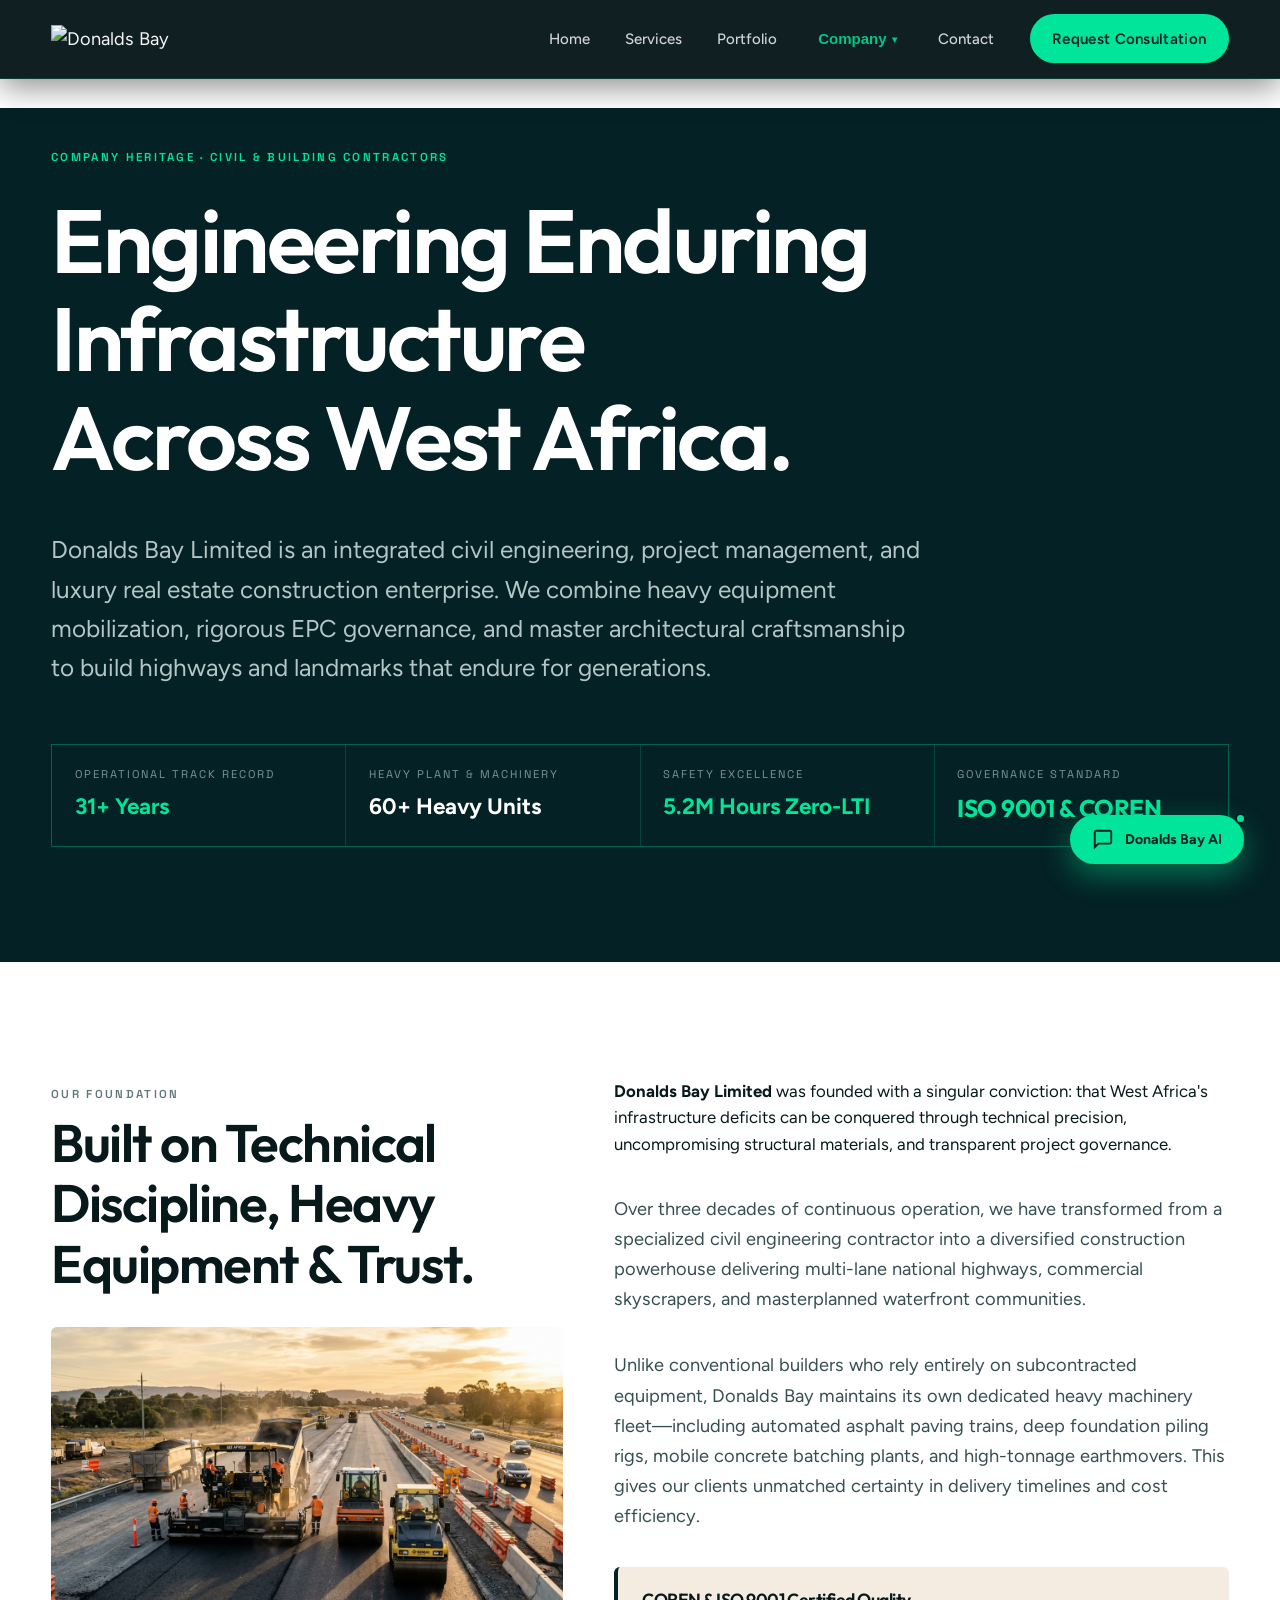
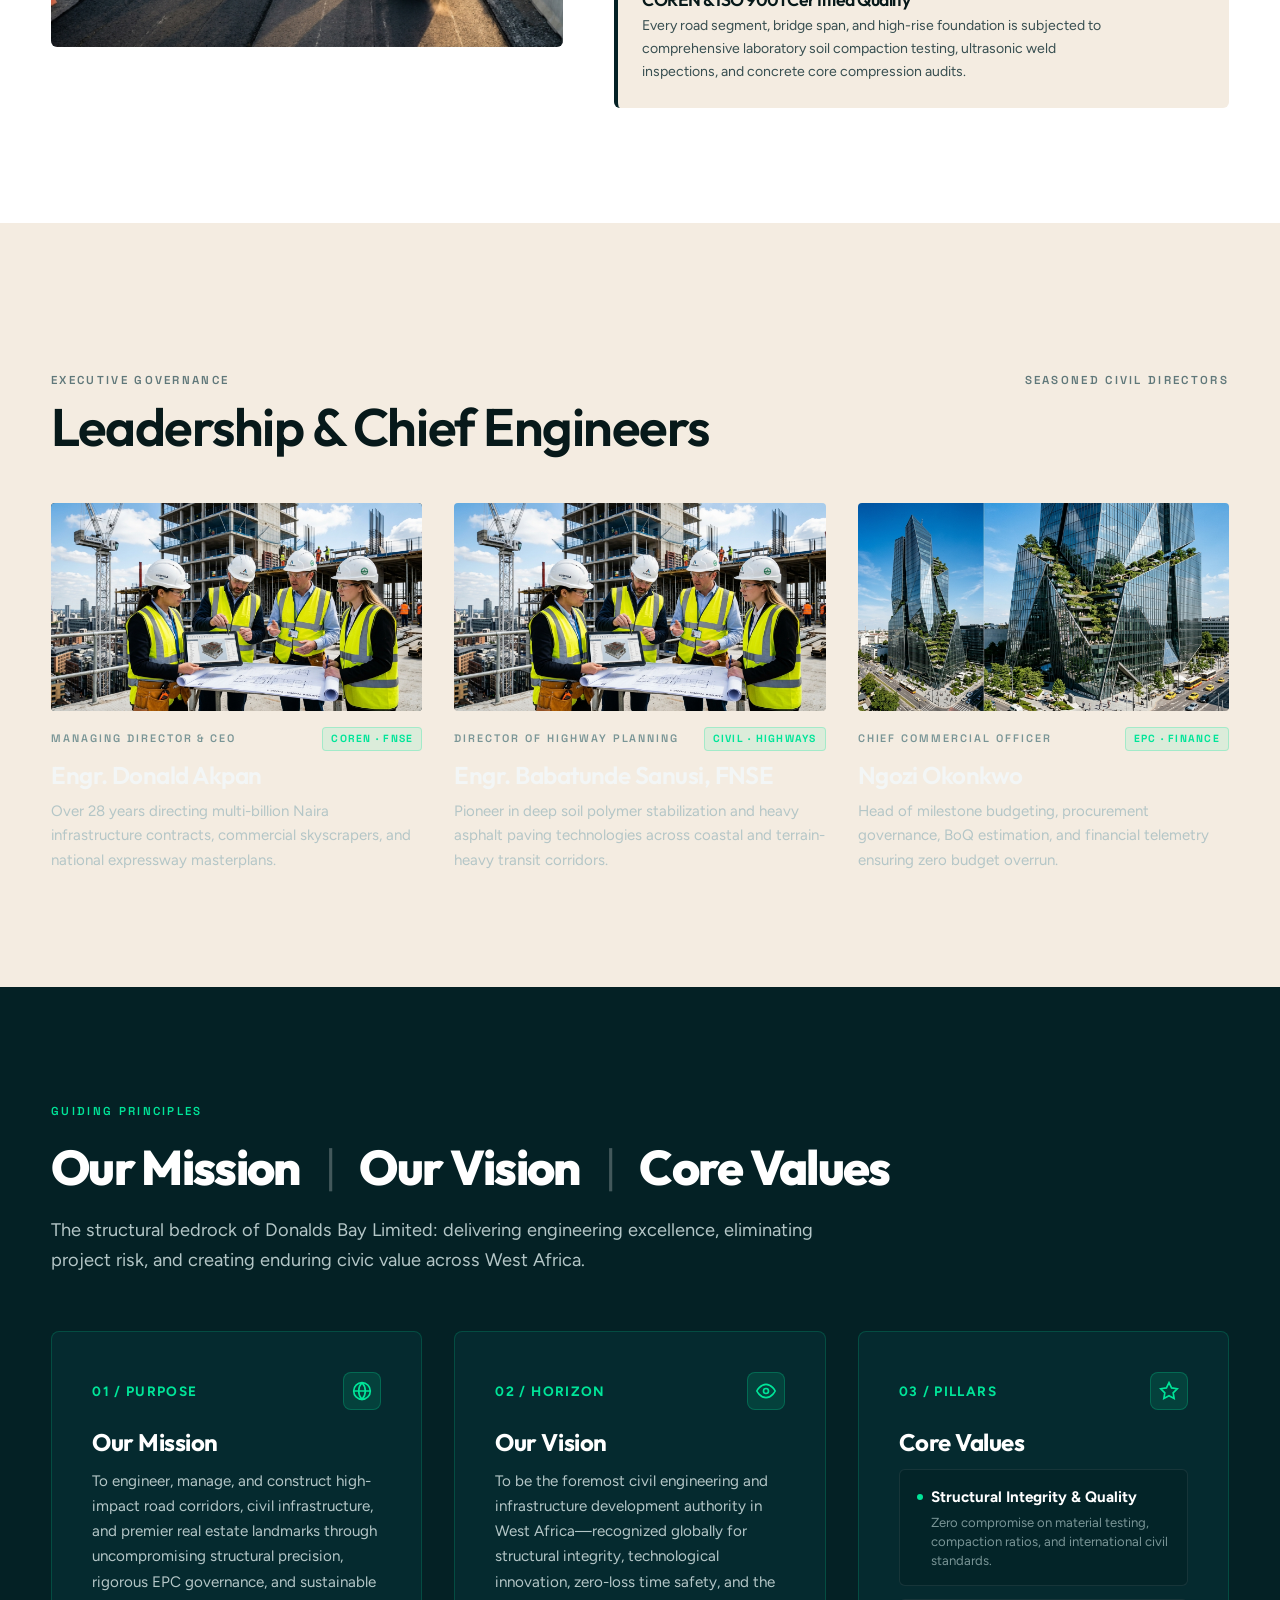
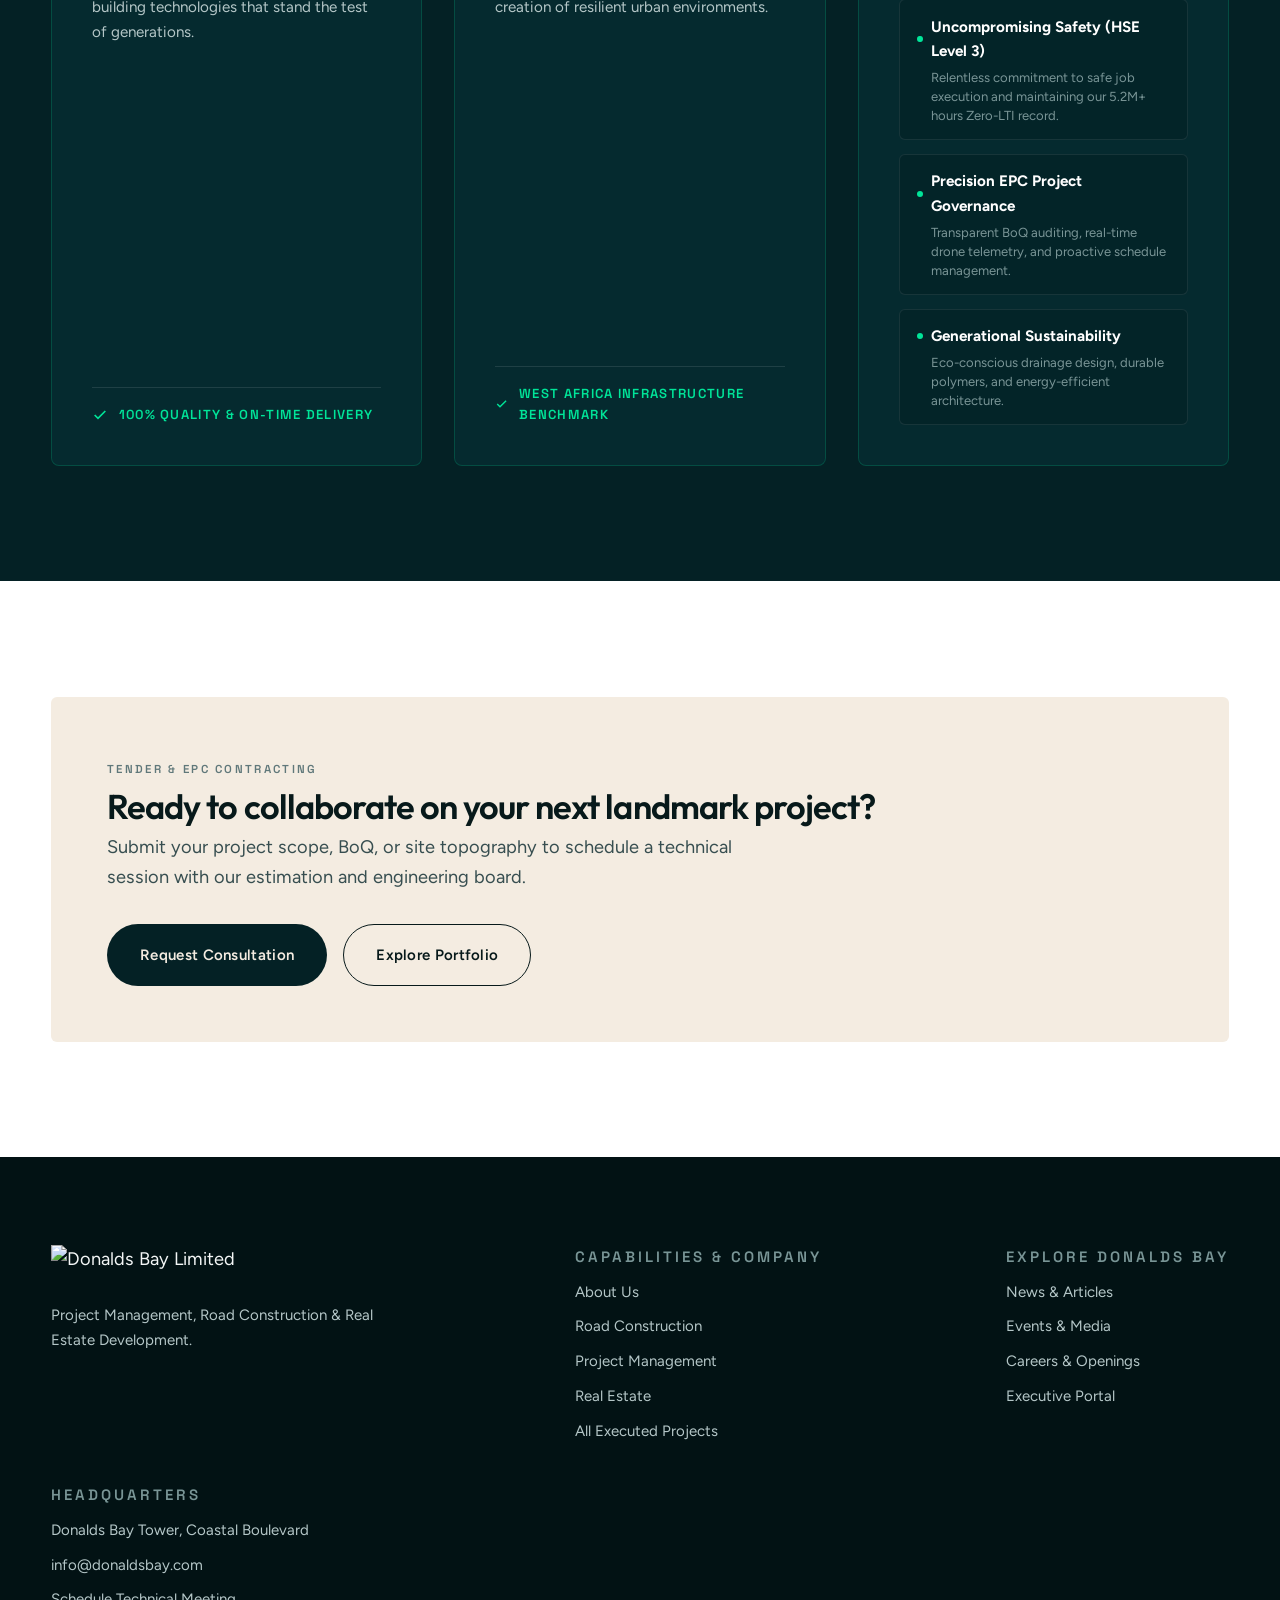
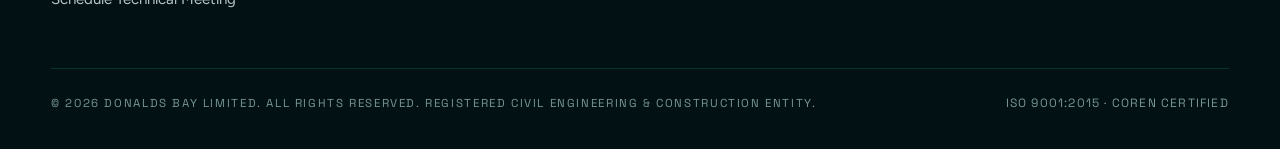
==== about.html @ 794b5937 "style: streamline Company dropdown to About Us, News & Insights, Careers, and Events" ====
<!doctype html>
<html lang="en">
<head>
  <meta charset="utf-8">
  <meta name="viewport" content="width=device-width, initial-scale=1">
  <title>About Us | Donalds Bay Limited — Civil Engineering &amp; Construction Leader</title>
  <meta name="description" content="Discover Donalds Bay Limited's heritage, executive leadership, heavy plant machinery fleet, ISO 9001 certifications, and engineering excellence across West Africa.">
  <meta name="theme-color" content="#042125">
  
  <link rel="preconnect" href="https://fonts.googleapis.com">
  <link rel="preconnect" href="https://fonts.gstatic.com" crossorigin>
  <link rel="stylesheet" href="https://fonts.googleapis.com/css2?family=Figtree:wght@400;500;600;700&family=Outfit:wght@500;600;700;800&family=Space+Grotesk:wght@400;500;600;700&display=swap">
  <link rel="stylesheet" href="css/main.css">
</head>
<body>

<!-- ============================ NAVIGATION ============================ -->
<header class="nav is-stuck" id="nav">
  <div class="shell nav__inner">
    <a href="index.html" class="nav__mark" aria-label="Donalds Bay Limited Homepage">
      <img src="media/logo-white.svg" alt="Donalds Bay Limited" width="280" height="52">
    </a>
    
    <nav class="nav__links" id="nav-links">
      <a href="index.html">Home</a>
      <a href="index.html#services">Services</a>
      <a href="portfolio.html">Portfolio</a>
      <div class="nav-item--dropdown">
        <button class="nav-dropdown-toggle" type="button" aria-expanded="false" style="color:var(--accent); font-weight:700;">
          Company <span class="nav-dropdown-caret">&#9662;</span>
        </button>
        <div class="nav-dropdown-menu">
          <a href="about.html" class="nav-dropdown-item is-active">About Us</a>
          <a href="news.html" class="nav-dropdown-item">News &amp; Insights</a>
          <a href="careers.html" class="nav-dropdown-item">Careers</a>
          <a href="events.html" class="nav-dropdown-item">Events</a>
        </div>
      </div>
      <a href="index.html#book">Contact</a>
    </nav>
    
    <a class="btn btn--primary" href="index.html#book">Request Consultation</a>
    <button class="nav__toggle" type="button" aria-expanded="false" aria-controls="nav-links">Menu</button>
  </div>
</header>

<main style="padding-top: clamp(6.5rem, 12vh, 8.5rem);">

<!-- ============================ ABOUT HERO ============================ -->
<section class="band band--petrol" style="padding-top:2.5rem; position:relative; overflow:hidden;">
  <div class="shell">
    <div class="stack" style="max-width:880px;">
      <span class="label" data-reveal>Company Heritage &middot; Civil &amp; Building Contractors</span>
      <h1 style="font-size:var(--step-4); color:var(--white); line-height:1.1;" data-reveal>
        Engineering Enduring Infrastructure Across West Africa.
      </h1>
      <p style="color:var(--on-petrol-mid); font-size:var(--step-1); max-width:58ch; margin-top:1.25rem;" data-reveal>
        Donalds Bay Limited is an integrated civil engineering, project management, and luxury real estate construction enterprise. We combine heavy equipment mobilization, rigorous EPC governance, and master architectural craftsmanship to build highways and landmarks that endure for generations.
      </p>
    </div>

    <!-- Heritage Stats Matrix -->
    <div class="case__meta" style="margin-top:3.5rem;" data-reveal>
      <div class="case__cell">
        <dt>Operational Track Record</dt>
        <dd style="font-size:1.4rem; color:var(--accent); font-weight:700;">31+ Years</dd>
      </div>
      <div class="case__cell">
        <dt>Heavy Plant &amp; Machinery</dt>
        <dd style="font-size:1.4rem; color:var(--white); font-weight:700;">60+ Heavy Units</dd>
      </div>
      <div class="case__cell">
        <dt>Safety Excellence</dt>
        <dd style="font-size:1.4rem; color:var(--accent); font-weight:700;">5.2M Hours Zero-LTI</dd>
      </div>
      <div class="case__cell case__cell--result">
        <dt>Governance Standard</dt>
        <dd>ISO 9001 &amp; COREN</dd>
      </div>
    </div>
  </div>
</section>

<!-- ============================ OUR STORY & PHILOSOPHY ============================ -->
<section class="band band--white">
  <div class="shell">
    <div class="studio__grid" style="align-items:flex-start;">
      <div data-reveal>
        <span class="label">Our Foundation</span>
        <h2 style="font-size:var(--step-3); color:var(--ink); margin-top:0.35rem; line-height:1.15;">
          Built on Technical Discipline, Heavy Equipment &amp; Trust.
        </h2>
        <div style="margin-top:2rem;">
          <img src="media/pillar-roads.jpg" alt="Donalds Bay heavy road paving operations" style="width:100%; border-radius:6px; aspect-ratio:16/10; object-fit:cover;">
        </div>
      </div>
      <div class="studio__body" data-reveal style="display:flex; flex-direction:column; gap:1.25rem;">
        <p style="font-size:1.05rem; color:var(--ink); line-height:1.6;">
          <strong>Donalds Bay Limited</strong> was founded with a singular conviction: that West Africa's infrastructure deficits can be conquered through technical precision, uncompromising structural materials, and transparent project governance.
        </p>
        <p style="color:var(--ink-mid); line-height:1.65;">
          Over three decades of continuous operation, we have transformed from a specialized civil engineering contractor into a diversified construction powerhouse delivering multi-lane national highways, commercial skyscrapers, and masterplanned waterfront communities.
        </p>
        <p style="color:var(--ink-mid); line-height:1.65;">
          Unlike conventional builders who rely entirely on subcontracted equipment, Donalds Bay maintains its own dedicated heavy machinery fleet—including automated asphalt paving trains, deep foundation piling rigs, mobile concrete batching plants, and high-tonnage earthmovers. This gives our clients unmatched certainty in delivery timelines and cost efficiency.
        </p>

        <div style="background:var(--sand); padding:1.5rem; border-radius:6px; border-left:4px solid var(--petrol); margin-top:1rem;">
          <h4 style="font-size:1.1rem; color:var(--ink); margin:0 0 0.35rem;">COREN &amp; ISO 9001 Certified Quality</h4>
          <p style="font-size:0.88rem; color:var(--ink-mid); margin:0;">
            Every road segment, bridge span, and high-rise foundation is subjected to comprehensive laboratory soil compaction testing, ultrasonic weld inspections, and concrete core compression audits.
          </p>
        </div>
      </div>
    </div>
  </div>
</section>

<!-- ============================ EXECUTIVE BOARD & LEADERSHIP ============================ -->
<section class="band band--sand">
  <div class="shell">
    <div class="grid__head" style="border-top:none; margin-top:0;" data-reveal>
      <div>
        <span class="label" style="color:var(--ink-soft);">Executive Governance</span>
        <h2 style="font-size:var(--step-3); color:var(--ink); margin-top:0.35rem;">Leadership &amp; Chief Engineers</h2>
      </div>
      <span class="label" style="color:var(--ink-soft);">Seasoned Civil Directors</span>
    </div>

    <div class="grid" style="margin-top:3rem;">
      <!-- Leader 1 -->
      <div class="card" data-reveal>
        <div class="card__media" style="background:var(--petrol);">
          <img src="media/pillar-management.jpg" alt="Engr. Donald Akpan" style="object-position:top center;">
        </div>
        <div class="card__badges">
          <span class="card__tag">Managing Director &amp; CEO</span>
          <span class="card__budget">COREN &middot; FNSE</span>
        </div>
        <h3 class="card__title">Engr. Donald Akpan</h3>
        <p class="card__desc">Over 28 years directing multi-billion Naira infrastructure contracts, commercial skyscrapers, and national expressway masterplans.</p>
      </div>

      <!-- Leader 2 -->
      <div class="card" data-reveal>
        <div class="card__media" style="background:var(--petrol);">
          <img src="media/work-06.jpg" alt="Engr. Babatunde Sanusi" style="object-position:center;">
        </div>
        <div class="card__badges">
          <span class="card__tag">Director of Highway Planning</span>
          <span class="card__budget">Civil &middot; Highways</span>
        </div>
        <h3 class="card__title">Engr. Babatunde Sanusi, FNSE</h3>
        <p class="card__desc">Pioneer in deep soil polymer stabilization and heavy asphalt paving technologies across coastal and terrain-heavy transit corridors.</p>
      </div>

      <!-- Leader 3 -->
      <div class="card" data-reveal>
        <div class="card__media" style="background:var(--petrol);">
          <img src="media/work-02.jpg" alt="Ngozi Okonkwo" style="object-position:center;">
        </div>
        <div class="card__badges">
          <span class="card__tag">Chief Commercial Officer</span>
          <span class="card__budget">EPC &middot; Finance</span>
        </div>
        <h3 class="card__title">Ngozi Okonkwo</h3>
        <p class="card__desc">Head of milestone budgeting, procurement governance, BoQ estimation, and financial telemetry ensuring zero budget overrun.</p>
      </div>
    </div>
  </div>
</section>

<!-- ============================ MISSION | VISION | CORE VALUES ============================ -->
<section class="band band--petrol mv-section" id="mission-vision">
  <div class="shell">
    <div class="pillars__banner-head">
      <span class="label" style="color:var(--accent);" data-reveal>Guiding Principles</span>
      <h2 class="pillars__title-banner" style="color:var(--white);" data-reveal>
        <span style="color:var(--white);">Our Mission</span> <span class="divider-pipe" style="color:rgba(255,255,255,0.25);">|</span> 
        <span style="color:var(--white);">Our Vision</span> <span class="divider-pipe" style="color:rgba(255,255,255,0.25);">|</span> 
        <span style="color:var(--white);">Core Values</span>
      </h2>
      <p data-reveal style="color:var(--on-petrol-mid); max-width:64ch; margin-top:0.4rem; font-size:var(--step-0);">
        The structural bedrock of Donalds Bay Limited: delivering engineering excellence, eliminating project risk, and creating enduring civic value across West Africa.
      </p>
    </div>

    <div class="mv-grid">
      <!-- Card 1: Mission -->
      <div class="mv-card" data-reveal>
        <div class="mv-card__head">
          <span class="mv-card__num">01 / PURPOSE</span>
          <div class="mv-card__icon">
            <svg viewBox="0 0 24 24" width="20" height="20" fill="none" stroke="currentColor" stroke-width="2"><circle cx="12" cy="12" r="10"/><path d="M12 2a14.5 14.5 0 0 0 0 20 14.5 14.5 0 0 0 0-20M2 12h20"/></svg>
          </div>
        </div>
        <h3 class="mv-card__title">Our Mission</h3>
        <p class="mv-card__text">
          To engineer, manage, and construct high-impact road corridors, civil infrastructure, and premier real estate landmarks through uncompromising structural precision, rigorous EPC governance, and sustainable building technologies that stand the test of generations.
        </p>
        <div class="mv-card__highlight">
          <svg viewBox="0 0 24 24" width="16" height="16" fill="none" stroke="currentColor" stroke-width="2.5"><polyline points="20 6 9 17 4 12"/></svg>
          <span>100% Quality &amp; On-Time Delivery</span>
        </div>
      </div>

      <!-- Card 2: Vision -->
      <div class="mv-card" data-reveal>
        <div class="mv-card__head">
          <span class="mv-card__num">02 / HORIZON</span>
          <div class="mv-card__icon">
            <svg viewBox="0 0 24 24" width="20" height="20" fill="none" stroke="currentColor" stroke-width="2"><path d="M1 12s4-8 11-8 11 8 11 8-4 8-11 8-11-8-11-8z"/><circle cx="12" cy="12" r="3"/></svg>
          </div>
        </div>
        <h3 class="mv-card__title">Our Vision</h3>
        <p class="mv-card__text">
          To be the foremost civil engineering and infrastructure development authority in West Africa—recognized globally for structural integrity, technological innovation, zero-loss time safety, and the creation of resilient urban environments.
        </p>
        <div class="mv-card__highlight">
          <svg viewBox="0 0 24 24" width="16" height="16" fill="none" stroke="currentColor" stroke-width="2.5"><polyline points="20 6 9 17 4 12"/></svg>
          <span>West Africa Infrastructure Benchmark</span>
        </div>
      </div>

      <!-- Card 3: Core Values -->
      <div class="mv-card" data-reveal>
        <div class="mv-card__head">
          <span class="mv-card__num">03 / PILLARS</span>
          <div class="mv-card__icon">
            <svg viewBox="0 0 24 24" width="20" height="20" fill="none" stroke="currentColor" stroke-width="2"><path d="M12 2l3.09 6.26L22 9.27l-5 4.87 1.18 6.88L12 17.77l-6.18 3.25L7 14.14 2 9.27l6.91-1.01L12 2z"/></svg>
          </div>
        </div>
        <h3 class="mv-card__title">Core Values</h3>
        <ul class="mv-values-list">
          <li class="mv-value-item">
            <div class="mv-value-title">Structural Integrity &amp; Quality</div>
            <p class="mv-value-desc">Zero compromise on material testing, compaction ratios, and international civil standards.</p>
          </li>
          <li class="mv-value-item">
            <div class="mv-value-title">Uncompromising Safety (HSE Level 3)</div>
            <p class="mv-value-desc">Relentless commitment to safe job execution and maintaining our 5.2M+ hours Zero-LTI record.</p>
          </li>
          <li class="mv-value-item">
            <div class="mv-value-title">Precision EPC Project Governance</div>
            <p class="mv-value-desc">Transparent BoQ auditing, real-time drone telemetry, and proactive schedule management.</p>
          </li>
          <li class="mv-value-item">
            <div class="mv-value-title">Generational Sustainability</div>
            <p class="mv-value-desc">Eco-conscious drainage design, durable polymers, and energy-efficient architecture.</p>
          </li>
        </ul>
      </div>
    </div>
  </div>
</section>

<!-- ============================ CTA CALLOUT ============================ -->
<section class="band band--white">
  <div class="shell">
    <div style="background:var(--sand); padding:clamp(2rem, 5vw, 3.5rem); border-radius:6px; display:flex; flex-wrap:wrap; justify-content:space-between; align-items:center; gap:2rem;" data-reveal>
      <div>
        <span class="label" style="color:var(--ink-soft);">Tender &amp; EPC Contracting</span>
        <h3 style="font-size:var(--step-2); margin-top:0.4rem; color:var(--ink);">Ready to collaborate on your next landmark project?</h3>
        <p style="color:var(--ink-mid); margin-top:0.5rem; max-width:54ch;">Submit your project scope, BoQ, or site topography to schedule a technical session with our estimation and engineering board.</p>
      </div>
      <div style="display:flex; gap:1rem; flex-wrap:wrap;">
        <a class="btn btn--dark" href="index.html#book" style="padding:1.1rem 2rem;">Request Consultation</a>
        <a class="btn btn--ghost" href="portfolio.html" style="padding:1.1rem 2rem;">Explore Portfolio</a>
      </div>
    </div>
  </div>
</section>

</main>

<!-- ============================ FOOTER ============================ -->
<footer class="foot">
  <div class="shell">
    <div class="foot__grid">
      <div class="foot__col">
        <img class="foot__mark" src="media/logo-white.svg" alt="Donalds Bay Limited" width="260" height="48">
        <span style="max-width:34ch">Project Management, Road Construction &amp; Real Estate Development.</span>
      </div>
      <div class="foot__col">
        <span class="label" style="color:var(--on-petrol-soft)">Capabilities &amp; Company</span>
        <a href="about.html">About Us</a>
        <a href="index.html#services">Road Construction</a>
        <a href="index.html#services">Project Management</a>
        <a href="index.html#services">Real Estate</a>
        <a href="portfolio.html">All Executed Projects</a>
      </div>
      <div class="foot__col">
        <span class="label" style="color:var(--on-petrol-soft)">Explore Donalds Bay</span>
        <a href="news.html">News &amp; Articles</a>
        <a href="events.html">Events &amp; Media</a>
        <a href="careers.html">Careers &amp; Openings</a>
        <a href="admin.html">Executive Portal</a>
      </div>
      <div class="foot__col">
        <span class="label" style="color:var(--on-petrol-soft)">Headquarters</span>
        <span>Donalds Bay Tower, Coastal Boulevard</span>
        <a href="mailto:info@donaldsbay.com">info@donaldsbay.com</a>
        <a href="index.html#book">Schedule Technical Meeting</a>
      </div>
    </div>
    
    <div class="foot__base">
      <span>&copy; 2026 Donalds Bay Limited. All rights reserved. Registered Civil Engineering &amp; Construction Entity.</span>
      <span style="font-size:0.75rem; color:var(--on-petrol-soft); text-transform:uppercase; letter-spacing:0.1em;">ISO 9001:2015 &middot; COREN Certified</span>
    </div>
  </div>
</footer>

<script src="js/db.js"></script>
<script src="js/main.js"></script>
<script src="js/ai-chat.js" defer></script>
</body>
</html>
---- css/main.css ----
/* ==========================================================================
   Donalds Bay Limited — Design System
   Inspired by Cidar Studios architectural minimalism.
   Grounds: Deep Petrol (#042125) carries the landmark work; Sand (#F4ECE1)
   carries the strategic copy; White (#FFFFFF) carries the service pillars.
   ========================================================================== */

:root {
  /* ---- Brand Colours ---- */
  --petrol:        #042125;
  --petrol-deep:   #021214;
  --petrol-lift:   #093339;
  --sand:          #F4ECE1;
  --sand-deep:     #E5D6C0;
  --accent:        #00E599;
  --accent-gold:   #E5A93C;
  --white:         #FFFFFF;

  /* ---- Ink & Readability ---- */
  --ink:           #07191A;
  --ink-mid:       #374E50;
  --ink-soft:      #60787A;
  --on-petrol:     #F3F6F6;
  --on-petrol-mid: #B4C6C7;
  --on-petrol-soft:#799596;

  /* ---- Typography ---- */
  --display: "Outfit", -apple-system, BlinkMacSystemFont, "Segoe UI", Roboto, sans-serif;
  --body:    "Figtree", -apple-system, BlinkMacSystemFont, "Segoe UI", Roboto, sans-serif;
  --label:   "Space Grotesk", ui-monospace, SFMono-Regular, monospace;

  /* ---- Fluid Scale ---- */
  --step--1: clamp(0.83rem, 0.78rem + 0.22vw, 0.94rem);
  --step-0:  clamp(1rem, 0.94rem + 0.28vw, 1.14rem);
  --step-1:  clamp(1.2rem, 1.08rem + 0.55vw, 1.55rem);
  --step-2:  clamp(1.5rem, 1.3rem + 1.1vw, 2.15rem);
  --step-3:  clamp(2rem, 1.6rem + 2.2vw, 3.3rem);
  --step-4:  clamp(2.8rem, 2rem + 4.5vw, 6.2rem);

  /* ---- Spacing & Layout ---- */
  --gutter: clamp(1.25rem, 4vw, 3.5rem);
  --bay:    clamp(4.5rem, 9vw, 9.5rem);
  --measure: 62ch;

  --ease: cubic-bezier(0.22, 0.61, 0.36, 1);
}

/* ==========================================================================
   Reset & Base Elements
   ========================================================================== */

*, *::before, *::after { box-sizing: border-box; }

html { -webkit-text-size-adjust: 100%; scroll-behavior: smooth; }

body {
  margin: 0;
  background: var(--white);
  color: var(--ink);
  font-family: var(--body);
  font-size: var(--step-0);
  line-height: 1.62;
  -webkit-font-smoothing: antialiased;
  -moz-osx-font-smoothing: grayscale;
  overflow-x: hidden;
}

h1, h2, h3, h4 {
  font-family: var(--display);
  font-weight: 600;
  line-height: 1.06;
  letter-spacing: -0.028em;
  text-wrap: balance;
  margin: 0;
}

p { margin: 0; max-width: var(--measure); }

img, video { display: block; max-width: 100%; height: auto; }

a { color: inherit; text-decoration: none; }

:focus-visible {
  outline: 2px solid var(--accent);
  outline-offset: 3px;
  border-radius: 2px;
}

::selection { background: var(--accent); color: var(--petrol); }

/* ==========================================================================
   Layout Primitives
   ========================================================================== */

.shell {
  width: 100%;
  max-width: 1320px;
  margin-inline: auto;
  padding-inline: var(--gutter);
}

.band { padding-block: var(--bay); position: relative; }

.band--petrol { background: var(--petrol); color: var(--on-petrol); }
.band--sand   { background: var(--sand);   color: var(--ink); }
.band--white  { background: var(--white);  color: var(--ink); }

.stack { display: flex; flex-direction: column; gap: 1.5rem; align-items: flex-start; }

.label {
  font-family: var(--label);
  font-size: 0.72rem;
  font-weight: 600;
  letter-spacing: 0.2em;
  text-transform: uppercase;
}

.band--petrol .label { color: var(--accent); }
.band--sand   .label,
.band--white  .label { color: var(--ink-soft); }

/* ==========================================================================
   Buttons & CTAs
   ========================================================================== */

.btn {
  display: inline-flex;
  align-items: center;
  justify-content: center;
  gap: 0.65rem;
  font-family: var(--body);
  font-size: var(--step--1);
  font-weight: 600;
  letter-spacing: 0.02em;
  color: inherit;
  appearance: none;
  -webkit-appearance: none;
  padding: 0.95rem 1.65rem;
  border-radius: 999px;
  border: 1px solid transparent;
  cursor: pointer;
  transition: background 0.35s var(--ease), color 0.35s var(--ease),
              border-color 0.35s var(--ease), transform 0.35s var(--ease),
              box-shadow 0.35s var(--ease);
}

.btn:hover { transform: translateY(-2px); }

.btn--primary {
  background: var(--accent);
  color: var(--petrol);
}
.btn--primary:hover {
  background: var(--white);
  box-shadow: 0 8px 24px rgba(0, 229, 153, 0.28);
}

.btn--ghost {
  border-color: currentColor;
  background: transparent;
}
.hero .btn--ghost:hover,
.band--petrol .btn--ghost:hover {
  background: var(--on-petrol);
  color: var(--petrol);
}
.band--sand .btn--ghost:hover,
.band--white .btn--ghost:hover {
  background: var(--petrol);
  color: var(--sand);
  border-color: var(--petrol);
}

.btn--dark {
  background: var(--petrol);
  color: var(--sand);
}
.btn--dark:hover {
  background: var(--petrol-deep);
  color: var(--white);
}

.btn__play {
  width: 0; height: 0;
  border-left: 7px solid currentColor;
  border-top: 4.5px solid transparent;
  border-bottom: 4.5px solid transparent;
  flex: none;
}

.cta-link {
  display: inline-flex;
  align-items: center;
  gap: 0.5rem;
  font-weight: 600;
  font-size: var(--step--1);
  padding-bottom: 3px;
  border-bottom: 1.5px solid currentColor;
  transition: gap 0.3s var(--ease), color 0.3s var(--ease);
}
.cta-link:hover { gap: 0.95rem; }
.cta-link .arw { transition: transform 0.3s var(--ease); display: inline-block; }
.cta-link:hover .arw { transform: translateX(3px); }

/* ==========================================================================
   Navigation Bar (Permanently Fixed Glassmorphic Navbar)
   ========================================================================== */

.nav {
  position: fixed;
  top: 0;
  left: 0;
  right: 0;
  z-index: 10000;
  padding-block: 0.9rem;
  background: rgba(2, 18, 20, 0.94);
  backdrop-filter: blur(20px);
  -webkit-backdrop-filter: blur(20px);
  border-bottom: 1px solid rgba(0, 229, 153, 0.16);
  box-shadow: 0 8px 32px rgba(0, 0, 0, 0.45);
  color: var(--on-petrol);
  transition: all 0.3s var(--ease);
}

.nav.is-stuck {
  background: rgba(2, 18, 20, 0.98);
  padding-block: 0.75rem;
  border-bottom-color: rgba(0, 229, 153, 0.25);
  box-shadow: 0 12px 36px rgba(0, 0, 0, 0.6);
}

.nav__inner { display: flex; align-items: center; gap: 2.2rem; }

.nav__mark {
  margin-right: auto;
  display: flex;
  align-items: center;
}
.nav__mark img, .nav__mark svg {
  height: 28px;
  width: auto;
  display: block;
}
@media (max-width: 540px) { .nav__mark img, .nav__mark svg { height: 22px; } }

.nav__links { display: flex; gap: 2.2rem; align-items: center; }

.nav__links a,
.nav-dropdown-toggle {
  font-size: var(--step--1);
  font-weight: 500;
  opacity: 0.84;
  color: var(--on-petrol);
  background: transparent;
  border: none;
  cursor: pointer;
  display: inline-flex;
  align-items: center;
  gap: 0.35rem;
  transition: opacity 0.25s var(--ease), color 0.25s var(--ease);
}
.nav__links a:hover,
.nav-dropdown-toggle:hover,
.nav-item--dropdown:hover .nav-dropdown-toggle {
  opacity: 1;
  color: var(--accent);
}

.nav-item--dropdown {
  position: relative;
  display: inline-flex;
  align-items: center;
}

.nav-dropdown-caret {
  font-size: 0.65rem;
  transition: transform 0.25s var(--ease);
}
.nav-item--dropdown:hover .nav-dropdown-caret {
  transform: rotate(180deg);
}

.nav-dropdown-menu {
  position: absolute;
  top: calc(100% + 0.5rem);
  left: 50%;
  transform: translateX(-50%) translateY(8px);
  min-width: 210px;
  background: rgba(2, 18, 20, 0.96);
  backdrop-filter: blur(20px);
  -webkit-backdrop-filter: blur(20px);
  border: 1px solid rgba(0, 229, 153, 0.22);
  border-radius: 8px;
  padding: 0.45rem 0;
  box-shadow: 0 16px 36px rgba(0, 0, 0, 0.6), 0 0 24px rgba(0, 229, 153, 0.06);
  opacity: 0;
  visibility: hidden;
  transition: all 0.22s var(--ease);
  pointer-events: none;
  z-index: 120;
}

.nav-item--dropdown:hover .nav-dropdown-menu,
.nav-item--dropdown:focus-within .nav-dropdown-menu,
.nav-item--dropdown.is-open .nav-dropdown-menu {
  opacity: 1;
  visibility: visible;
  transform: translateX(-50%) translateY(0);
  pointer-events: auto;
}

.nav-dropdown-item {
  display: block;
  padding: 0.65rem 1.25rem;
  font-size: 0.88rem;
  font-weight: 500;
  color: var(--on-petrol);
  text-decoration: none;
  border-left: 2px solid transparent;
  transition: all 0.2s var(--ease);
  white-space: nowrap;
}
.nav-dropdown-item:hover,
.nav-dropdown-item.is-active {
  background: rgba(0, 229, 153, 0.08);
  border-left-color: var(--accent);
  color: var(--accent);
  padding-left: 1.45rem;
}

.nav__clock {
  font-family: var(--label);
  font-size: 0.72rem;
  letter-spacing: 0.15em;
  text-transform: uppercase;
  color: var(--on-petrol-soft);
  font-variant-numeric: tabular-nums;
  display: flex;
  align-items: center;
  gap: 0.5rem;
}
.nav__clock::before {
  content: "";
  width: 6px; height: 6px;
  border-radius: 50%;
  background: var(--accent);
  box-shadow: 0 0 8px var(--accent);
}

.nav .btn { padding: 0.7rem 1.35rem; }

.nav__toggle {
  display: none;
  appearance: none;
  -webkit-appearance: none;
  font: inherit;
  font-size: var(--step--1);
  font-weight: 600;
  color: inherit;
  background: transparent;
  border: 1px solid rgba(243, 246, 246, 0.35);
  border-radius: 999px;
  padding: 0.62rem 1.1rem;
  cursor: pointer;
  transition: background 0.3s var(--ease);
}
.nav__toggle:hover { background: rgba(255,255,255,0.1); }

@media (max-width: 960px) {
  .nav__links, .nav__clock { display: none; }
  .nav__inner { gap: 0.75rem; }
  .nav__toggle { display: inline-flex; }

  .nav.is-open {
    background: rgba(4, 33, 37, 0.98);
    backdrop-filter: blur(18px);
  }
  .nav.is-open .nav__links {
    display: flex;
    flex-direction: column;
    align-items: stretch;
    gap: 0;
    position: absolute;
    top: 100%;
    left: 0;
    right: 0;
    padding: 0 var(--gutter) 1.5rem;
    background: rgba(4, 33, 37, 0.98);
    box-shadow: 0 8px 24px rgba(0,0,0,0.35);
    max-height: 85vh;
    overflow-y: auto;
  }
  .nav.is-open .nav__links a,
  .nav.is-open .nav-dropdown-toggle {
    display: block;
    padding: 0.9rem 0;
    font-size: var(--step-0);
    opacity: 1;
    border-top: 1px solid rgba(243, 246, 246, 0.1);
  }
  .nav.is-open .nav-item--dropdown {
    display: flex;
    flex-direction: column;
    align-items: stretch;
    border-top: 1px solid rgba(243, 246, 246, 0.1);
  }
  .nav.is-open .nav-dropdown-toggle {
    border-top: none;
    width: 100%;
    justify-content: space-between;
  }
  .nav.is-open .nav-dropdown-menu {
    position: static;
    opacity: 1;
    visibility: visible;
    transform: none;
    pointer-events: auto;
    width: 100%;
    background: rgba(9, 51, 57, 0.5);
    box-shadow: none;
    border-radius: 4px;
    padding: 0.3rem 0 0.6rem 1rem;
    margin-bottom: 0.5rem;
  }
  .nav.is-open .nav-dropdown-item {
    padding: 0.5rem 0.75rem;
  }
}

@media (max-width: 440px) {
  .nav .btn { padding: 0.58rem 0.95rem; font-size: 0.8rem; }
  .nav__toggle { padding: 0.52rem 0.85rem; font-size: 0.8rem; }
}

/* ==========================================================================
   Hero Section
   ========================================================================== */

.hero {
  position: relative;
  min-height: 100svh;
  display: flex;
  align-items: flex-end;
  background: var(--petrol);
  color: var(--on-petrol);
  overflow: hidden;
  padding-block: clamp(7.5rem, 15vh, 11rem) clamp(3rem, 7vh, 5rem);
}

.hero__media {
  position: absolute;
  inset: 0;
  z-index: 0;
}

.hero__media video, .hero__media img {
  width: 100%; height: 100%;
  object-fit: cover;
  filter: brightness(0.72) saturate(1.05);
}

.hero__media::after {
  content: "";
  position: absolute;
  inset: 0;
  background:
    radial-gradient(90% 70% at 8% 88%, rgba(2,18,20,0.95) 0%, rgba(2,18,20,0.55) 45%, transparent 75%),
    linear-gradient(180deg,
      rgba(2,18,20,0.65) 0%,
      rgba(2,18,20,0.18) 28%,
      rgba(2,18,20,0.48) 58%,
      rgba(2,18,20,0.85) 82%,
      rgba(2,18,20,0.96) 100%);
}

.hero__inner { position: relative; z-index: 2; width: 100%; }

.hero h1 {
  font-size: var(--step-4);
  font-weight: 700;
  letter-spacing: -0.045em;
  max-width: 17ch;
}

.hero h1 .word { display: inline-block; overflow: hidden; vertical-align: bottom; }
.hero h1 .word > span { display: inline-block; }

.hero__sub {
  font-size: var(--step-1);
  color: var(--on-petrol-mid);
  max-width: 48ch;
  margin-top: 1.6rem;
  line-height: 1.5;
}

.hero__actions { display: flex; flex-wrap: wrap; gap: 0.95rem; margin-top: 2.5rem; }

.hero__avail {
  display: inline-flex;
  align-items: center;
  gap: 0.65rem;
  margin-top: 2.4rem;
  font-family: var(--label);
  font-size: 0.74rem;
  letter-spacing: 0.16em;
  text-transform: uppercase;
  color: var(--on-petrol-soft);
}
.hero__avail::before {
  content: "";
  width: 7px; height: 7px;
  border-radius: 50%;
  background: var(--accent);
  box-shadow: 0 0 8px var(--accent);
  flex: none;
}

/* ==========================================================================
   Client & Partner Marquee Band
   ========================================================================== */

.logos__head {
  display: flex;
  flex-wrap: wrap;
  gap: 1rem 2rem;
  align-items: baseline;
  justify-content: space-between;
  margin-bottom: 2.5rem;
}

.marquee {
  overflow: hidden;
  -webkit-mask-image: linear-gradient(90deg, transparent, #000 8%, #000 92%, transparent);
          mask-image: linear-gradient(90deg, transparent, #000 8%, #000 92%, transparent);
}

.marquee__track {
  display: flex;
  width: max-content;
  animation: marquee-scroll 38s linear infinite;
}
.marquee:hover .marquee__track { animation-play-state: paused; }

.marquee__set {
  display: flex;
  align-items: center;
  gap: clamp(3rem, 6vw, 6.5rem);
  padding-right: clamp(3rem, 6vw, 6.5rem);
  margin: 0;
  list-style: none;
}

.marquee__set li { display: flex; align-items: center; flex: none; }

.marquee__set img, .marquee__set svg {
  max-height: 32px;
  width: auto;
  filter: brightness(0);
  opacity: 0.65;
  transition: opacity 0.35s var(--ease), filter 0.35s var(--ease);
}
.marquee__set img:hover, .marquee__set svg:hover { opacity: 1; }

@keyframes marquee-scroll {
  from { transform: translateX(0); }
  to   { transform: translateX(-50%); }
}

@media (prefers-reduced-motion: reduce) {
  .marquee { overflow-x: auto; }
  .marquee__track { animation: none; }
}

/* ==========================================================================
   Pillars — Capabilities & Sectors (ITB Nigeria Inspired Design)
   ========================================================================== */

.pillars__banner-head {
  display: flex;
  flex-direction: column;
  gap: 0.85rem;
}

.pillars__title-banner {
  font-family: var(--display);
  font-size: clamp(1.75rem, 3.8vw, 3.2rem);
  font-weight: 800;
  letter-spacing: -0.035em;
  color: var(--ink);
  line-height: 1.15;
  margin-top: 0.35rem;
}

.pillars__title-banner span {
  display: inline-block;
  color: var(--petrol);
  transition: color 0.3s var(--ease);
}

.pillars__title-banner .divider-pipe {
  color: rgba(4, 33, 37, 0.25);
  font-weight: 300;
  margin-inline: 0.35em;
}

.pillars__grid {
  display: grid;
  grid-template-columns: repeat(auto-fit, minmax(320px, 1fr));
  gap: clamp(1.5rem, 2.5vw, 2.25rem);
  margin-top: 3.5rem;
}

.itb-card {
  position: relative;
  background: var(--sand-soft);
  border-radius: 8px;
  overflow: hidden;
  border: 1px solid rgba(7, 25, 26, 0.08);
  display: flex;
  flex-direction: column;
  transition: transform 0.4s var(--ease), box-shadow 0.4s var(--ease), border-color 0.4s var(--ease);
}

.itb-card:hover {
  transform: translateY(-6px);
  box-shadow: 0 24px 48px rgba(4, 33, 37, 0.12);
  border-color: rgba(0, 229, 153, 0.4);
}

.itb-card__media {
  position: relative;
  width: 100%;
  aspect-ratio: 16 / 10;
  overflow: hidden;
  background: var(--petrol);
}

.itb-card__media img {
  width: 100%;
  height: 100%;
  object-fit: cover;
  transition: transform 0.7s var(--ease);
}

.itb-card:hover .itb-card__media img {
  transform: scale(1.06);
}

.itb-card__media-overlay {
  position: absolute;
  inset: 0;
  background: linear-gradient(180deg, rgba(4, 33, 37, 0.1) 0%, rgba(4, 33, 37, 0.75) 100%);
  display: flex;
  align-items: flex-end;
  justify-content: space-between;
  padding: 1.25rem;
}

.itb-card__badge {
  font-family: var(--label);
  font-size: 0.72rem;
  letter-spacing: 0.14em;
  text-transform: uppercase;
  color: var(--white);
  background: rgba(4, 33, 37, 0.8);
  backdrop-filter: blur(8px);
  padding: 0.35rem 0.75rem;
  border-radius: 999px;
  border: 1px solid rgba(255, 255, 255, 0.2);
}

.itb-card__action-btn {
  width: 40px;
  height: 40px;
  border-radius: 50%;
  background: var(--accent);
  color: var(--petrol);
  display: grid;
  place-items: center;
  font-size: 1.1rem;
  font-weight: 700;
  box-shadow: 0 4px 14px rgba(0, 229, 153, 0.4);
  transition: transform 0.3s var(--ease), background 0.3s var(--ease);
}

.itb-card:hover .itb-card__action-btn {
  transform: rotate(45deg) scale(1.08);
}

.itb-card__body {
  padding: 1.75rem 1.5rem;
  display: flex;
  flex-direction: column;
  flex: 1;
}

.itb-card__title {
  font-family: var(--display);
  font-size: 1.4rem;
  font-weight: 700;
  color: var(--ink);
  letter-spacing: -0.02em;
  margin: 0 0 0.6rem;
}

.itb-card__desc {
  font-size: 0.92rem;
  color: var(--ink-mid);
  line-height: 1.55;
  margin-bottom: 1.25rem;
}

.itb-card__features {
  list-style: none;
  margin: 0;
  padding: 1rem 0 0;
  border-top: 1px solid rgba(7, 25, 26, 0.1);
  display: flex;
  flex-direction: column;
  gap: 0.5rem;
  margin-top: auto;
}

.itb-card__features li {
  font-size: 0.85rem;
  color: var(--ink);
  display: flex;
  align-items: center;
  gap: 0.5rem;
}

.itb-card__features li::before {
  content: "—";
  color: var(--petrol);
  font-weight: 700;
}

.itb-card__footer {
  margin-top: 1.25rem;
  display: flex;
  justify-content: space-between;
  align-items: center;
  font-size: 0.8rem;
  font-family: var(--label);
  color: var(--ink-soft);
  text-transform: uppercase;
  letter-spacing: 0.08em;
}

.itb-card__link {
  color: var(--petrol);
  font-weight: 700;
  display: inline-flex;
  align-items: center;
  gap: 0.3rem;
  text-decoration: none;
  transition: color 0.2s var(--ease);
}
.itb-card__link:hover {
  color: #008855;
}

/* ==========================================================================
   Mission | Vision | Core Values Section Styles
   ========================================================================== */

.mv-section {
  position: relative;
  overflow: hidden;
}

.mv-grid {
  display: grid;
  grid-template-columns: repeat(auto-fit, minmax(320px, 1fr));
  gap: clamp(1.5rem, 2.5vw, 2.25rem);
  margin-top: 3.5rem;
}

.mv-card {
  position: relative;
  background: rgba(9, 51, 57, 0.55);
  backdrop-filter: blur(12px);
  -webkit-backdrop-filter: blur(12px);
  border: 1px solid rgba(0, 229, 153, 0.18);
  border-radius: 8px;
  padding: clamp(1.75rem, 3.5vw, 2.5rem);
  display: flex;
  flex-direction: column;
  transition: transform 0.35s var(--ease), border-color 0.35s var(--ease), box-shadow 0.35s var(--ease);
}

.mv-card:hover {
  transform: translateY(-5px);
  border-color: rgba(0, 229, 153, 0.45);
  box-shadow: 0 20px 40px rgba(0, 0, 0, 0.4), 0 0 30px rgba(0, 229, 153, 0.08);
}

.mv-card__head {
  display: flex;
  justify-content: space-between;
  align-items: center;
  margin-bottom: 1.25rem;
}

.mv-card__num {
  font-family: var(--mono);
  font-size: 0.85rem;
  color: var(--accent);
  letter-spacing: 0.1em;
  font-weight: 700;
}

.mv-card__icon {
  width: 38px;
  height: 38px;
  border-radius: 8px;
  background: rgba(0, 229, 153, 0.12);
  border: 1px solid rgba(0, 229, 153, 0.25);
  display: grid;
  place-items: center;
  color: var(--accent);
}

.mv-card__title {
  font-family: var(--display);
  font-size: 1.5rem;
  font-weight: 700;
  color: var(--white);
  letter-spacing: -0.02em;
  margin-bottom: 0.85rem;
}

.mv-card__text {
  font-size: 0.95rem;
  color: var(--on-petrol-mid);
  line-height: 1.65;
  margin-bottom: 1.5rem;
  flex: 1;
}

.mv-card__highlight {
  padding-top: 1rem;
  border-top: 1px solid rgba(255, 255, 255, 0.1);
  display: flex;
  align-items: center;
  gap: 0.65rem;
  font-size: 0.82rem;
  font-family: var(--label);
  color: var(--accent);
  text-transform: uppercase;
  letter-spacing: 0.1em;
  font-weight: 600;
}

.mv-values-list {
  display: grid;
  grid-template-columns: 1fr;
  gap: 0.85rem;
  list-style: none;
  margin: 0;
  padding: 0;
}

.mv-value-item {
  background: rgba(4, 33, 37, 0.6);
  border: 1px solid rgba(255, 255, 255, 0.08);
  border-radius: 6px;
  padding: 0.9rem 1.1rem;
  transition: border-color 0.25s var(--ease), background 0.25s var(--ease);
}

.mv-value-item:hover {
  border-color: rgba(0, 229, 153, 0.35);
  background: rgba(9, 51, 57, 0.8);
}

.mv-value-title {
  font-size: 0.95rem;
  font-weight: 700;
  color: var(--white);
  display: flex;
  align-items: center;
  gap: 0.5rem;
  margin-bottom: 0.25rem;
}

.mv-value-title::before {
  content: "";
  width: 6px;
  height: 6px;
  border-radius: 50%;
  background: var(--accent);
}

.mv-value-desc {
  font-size: 0.82rem;
  color: var(--on-petrol-soft);
  line-height: 1.45;
  margin: 0;
  padding-left: 0.85rem;
}

.pillar__includes li { padding-left: 1.2rem; position: relative; }
.pillar__includes li::before {
  content: "+";
  position: absolute;
  left: 0;
  color: var(--accent);
  font-weight: 700;
}

/* ==========================================================================
   Flagship Mega Project Case Study
   ========================================================================== */

.case__head {
  display: flex;
  flex-wrap: wrap;
  gap: 1.25rem 2rem;
  align-items: baseline;
  justify-content: space-between;
  margin-bottom: 2.75rem;
}

.case__title { font-size: var(--step-3); max-width: 22ch; }

.case__media {
  position: relative;
  aspect-ratio: 16 / 9;
  background: var(--petrol-lift);
  border-radius: 4px;
  overflow: hidden;
}
.case__media video, .case__media img { width: 100%; height: 100%; object-fit: cover; }

.case__meta {
  display: grid;
  grid-template-columns: repeat(auto-fit, minmax(170px, 1fr));
  gap: 1px;
  background: rgba(0, 229, 153, 0.18);
  border: 1px solid rgba(0, 229, 153, 0.18);
  margin-top: 2.5rem;
}

.case__cell {
  background: var(--petrol);
  padding: 1.25rem 1.4rem;
  display: flex;
  flex-direction: column;
  gap: 0.5rem;
}
.case__cell dt {
  font-family: var(--label);
  font-size: 0.7rem;
  letter-spacing: 0.18em;
  text-transform: uppercase;
  color: var(--on-petrol-soft);
  margin: 0;
}
.case__cell dd {
  margin: 0;
  font-size: var(--step--1);
  color: var(--on-petrol);
  font-weight: 500;
  line-height: 1.45;
}
.case__cell--result dd {
  color: var(--accent);
  font-size: var(--step-1);
  font-family: var(--display);
  font-weight: 700;
  letter-spacing: -0.02em;
}

.case__body {
  display: grid;
  grid-template-columns: minmax(0, 1fr);
  gap: 2rem;
  margin-top: 2.5rem;
}
@media (min-width: 880px) {
  .case__body { grid-template-columns: 1.15fr 1fr; gap: 3.5rem; }
}

.case__brief p { color: var(--on-petrol-mid); }

.case__quote {
  border-left: 2px solid var(--accent);
  padding-left: 1.5rem;
  display: flex;
  flex-direction: column;
  gap: 1rem;
  align-items: flex-start;
}
.case__quote blockquote {
  margin: 0;
  font-family: var(--display);
  font-size: var(--step-1);
  font-weight: 500;
  letter-spacing: -0.02em;
  line-height: 1.38;
  color: var(--on-petrol);
}
.case__quote figcaption {
  font-family: var(--label);
  font-size: 0.72rem;
  letter-spacing: 0.15em;
  text-transform: uppercase;
  color: var(--on-petrol-soft);
  line-height: 1.7;
}

.case__stills {
  display: grid;
  grid-template-columns: 1fr 1fr 2fr;
  gap: 0.85rem;
  margin-top: 2.75rem;
}
.case__still--wide {
  grid-column: 3;
  grid-row: 1 / span 2;
  aspect-ratio: auto;
}
.case__still--wide video, .case__still--wide img {
  width: 100%; height: 100%; object-fit: cover; display: block;
}

@media (max-width: 880px) {
  .case__stills { grid-template-columns: 1fr 1fr; }
  .case__still--wide { grid-column: 1 / span 2; grid-row: auto; aspect-ratio: 16 / 9; }
}
.case__still {
  aspect-ratio: 16 / 9;
  background: var(--petrol-lift);
  border-radius: 4px;
  overflow: hidden;
}
.case__still img, .case__still video { width: 100%; height: 100%; object-fit: cover; }

/* ==========================================================================
   Selected Projects Portfolio Grid
   ========================================================================== */

.grid__head {
  display: flex;
  flex-wrap: wrap;
  gap: 1rem 2rem;
  align-items: baseline;
  justify-content: space-between;
  margin-top: clamp(4.5rem, 8vw, 7.5rem);
  padding-top: 1.6rem;
  border-top: 1px solid rgba(0, 229, 153, 0.22);
}

.grid {
  display: grid;
  grid-template-columns: repeat(auto-fit, minmax(300px, 1fr));
  gap: clamp(1.5rem, 2.5vw, 2.5rem);
  margin-top: 2.5rem;
}

.card {
  display: flex;
  flex-direction: column;
  gap: 0.6rem;
  align-items: flex-start;
  cursor: pointer;
}

.card__media {
  width: 100%;
  aspect-ratio: 16 / 9;
  background: var(--petrol-lift);
  border-radius: 4px;
  overflow: hidden;
  margin-bottom: 0.4rem;
  position: relative;
}
.card__media video, .card__media img {
  width: 100%; height: 100%; object-fit: cover;
  transition: transform 0.7s var(--ease);
}
.card:hover .card__media video,
.card:hover .card__media img {
  transform: scale(1.04);
}

/* Nav Admin Link */
.nav-admin-link {
  display: inline-flex !important;
  align-items: center;
  gap: 0.45rem;
  font-size: 0.72rem !important;
  font-family: var(--label) !important;
  letter-spacing: 0.14em !important;
  text-transform: uppercase !important;
  font-weight: 700 !important;
  color: var(--accent) !important;
  background: rgba(0, 229, 153, 0.12);
  border: 1px solid rgba(0, 229, 153, 0.32);
  padding: 0.35rem 0.8rem;
  border-radius: 999px;
  opacity: 1 !important;
  transition: all 0.25s var(--ease);
}
.nav-admin-link:hover {
  background: var(--accent);
  color: var(--petrol) !important;
}
.nav-admin-dot {
  width: 5px; height: 5px;
  border-radius: 50%;
  background: var(--accent);
  box-shadow: 0 0 6px var(--accent);
}
.nav-admin-link:hover .nav-admin-dot {
  background: var(--petrol);
}

/* Portfolio Filters */
.portfolio-filters {
  display: flex;
  flex-wrap: wrap;
  gap: 0.65rem;
  margin-top: 1.8rem;
}
.portfolio-tab {
  appearance: none;
  background: rgba(255, 255, 255, 0.05);
  border: 1px solid rgba(255, 255, 255, 0.12);
  color: var(--on-petrol-mid);
  font-family: var(--body);
  font-size: var(--step--1);
  font-weight: 600;
  padding: 0.65rem 1.25rem;
  border-radius: 999px;
  cursor: pointer;
  transition: all 0.25s var(--ease);
}
.portfolio-tab:hover {
  color: var(--on-petrol);
  background: rgba(255, 255, 255, 0.1);
  border-color: rgba(255, 255, 255, 0.25);
}
.portfolio-tab.active {
  background: var(--accent);
  color: var(--petrol);
  border-color: var(--accent);
  font-weight: 700;
}

.card__badges {
  display: flex;
  align-items: center;
  justify-content: space-between;
  width: 100%;
  gap: 0.5rem;
}
.card__budget {
  font-family: var(--label);
  font-size: 0.65rem;
  letter-spacing: 0.12em;
  text-transform: uppercase;
  color: var(--accent);
  background: rgba(0, 229, 153, 0.1);
  padding: 0.15rem 0.5rem;
  border-radius: 4px;
  border: 1px solid rgba(0, 229, 153, 0.25);
  font-weight: 700;
}
.card.is-hidden {
  display: none !important;
}

.card__tag {
  font-family: var(--label);
  font-size: 0.68rem;
  font-weight: 600;
  letter-spacing: 0.18em;
  text-transform: uppercase;
  color: var(--on-petrol-soft);
  transition: color 0.3s var(--ease);
}
.card:hover .card__tag { color: var(--accent); }

.card__title {
  font-size: var(--step-1);
  font-weight: 600;
  letter-spacing: -0.022em;
  line-height: 1.18;
  color: var(--on-petrol);
}
.card:hover .card__title { text-decoration: underline; text-underline-offset: 4px; }

.card__desc { font-size: var(--step--1); color: var(--on-petrol-mid); max-width: 42ch; }

/* ==========================================================================
   Studio / Company Ethos & Facts
   ========================================================================== */

.studio__grid {
  display: grid;
  grid-template-columns: 1fr;
  gap: clamp(1.5rem, 4vw, 4.5rem);
}
@media (min-width: 900px) {
  .studio__grid { grid-template-columns: 5fr 6fr; align-items: start; }
}

.studio__lede {
  margin-top: 0.75rem;
  font-family: var(--display);
  font-size: var(--step-2);
  font-weight: 600;
  letter-spacing: -0.025em;
  line-height: 1.15;
  max-width: 22ch;
}

.studio__body p { color: var(--ink-mid); max-width: 54ch; }
.studio__body p + p { margin-top: 1rem; }

.studio__facts {
  list-style: none;
  margin: clamp(2.5rem, 5vw, 4.5rem) 0 0;
  padding: 0;
  display: grid;
  grid-template-columns: repeat(auto-fit, minmax(210px, 1fr));
  gap: 1.6rem;
}
.studio__facts li {
  border-top: 1.5px solid var(--ink);
  padding-top: 1.1rem;
  display: flex;
  flex-direction: column;
  align-items: flex-start;
  gap: 0.45rem;
}
.studio__facts strong {
  font-family: var(--display);
  font-weight: 600;
  font-size: var(--step-0);
}

/* ==========================================================================
   Consultation & Project RFP Section
   ========================================================================== */

.cta__head { margin-bottom: clamp(2rem, 4vw, 3.2rem); }
.cta h2 { font-size: var(--step-3); max-width: 18ch; }
.cta p { color: var(--ink-mid); margin-top: 1rem; max-width: 44ch; }

.rfp-box {
  background: var(--white);
  border: 1px solid var(--sand-deep);
  border-radius: 6px;
  padding: clamp(1.5rem, 4vw, 3rem);
  box-shadow: 0 10px 30px rgba(0,0,0,0.04);
}

.rfp-form {
  display: grid;
  grid-template-columns: 1fr;
  gap: 1.5rem;
}
@media (min-width: 768px) {
  .rfp-form { grid-template-columns: 1fr 1fr; }
  .rfp-form .full-col { grid-column: span 2; }
}

.form-group {
  display: flex;
  flex-direction: column;
  gap: 0.5rem;
}
.form-group label {
  font-family: var(--label);
  font-size: 0.72rem;
  font-weight: 600;
  letter-spacing: 0.14em;
  text-transform: uppercase;
  color: var(--ink-soft);
}
.form-control {
  font-family: var(--body);
  font-size: var(--step-0);
  padding: 0.85rem 1.1rem;
  border: 1px solid var(--sand-deep);
  border-radius: 4px;
  background: #FCFAF7;
  color: var(--ink);
  outline: none;
  transition: border-color 0.25s var(--ease), background 0.25s var(--ease);
}
.form-control:focus {
  border-color: var(--petrol);
  background: var(--white);
}

.service-pills {
  display: flex;
  flex-wrap: wrap;
  gap: 0.6rem;
}
.service-pill {
  cursor: pointer;
}
.service-pill input { display: none; }
.service-pill span {
  display: inline-block;
  padding: 0.6rem 1.1rem;
  border-radius: 999px;
  border: 1px solid var(--sand-deep);
  font-size: var(--step--1);
  font-weight: 500;
  background: #FCFAF7;
  color: var(--ink);
  transition: all 0.25s var(--ease);
}
.service-pill input:checked + span {
  background: var(--petrol);
  color: var(--white);
  border-color: var(--petrol);
}

/* ==========================================================================
   Footer
   ========================================================================== */

.foot {
  background: var(--petrol-deep);
  color: var(--on-petrol);
  padding-block: clamp(3.5rem, 7vw, 5.5rem) 2.2rem;
}

.foot__grid {
  display: flex;
  flex-wrap: wrap;
  gap: 2.5rem;
  justify-content: space-between;
}
.foot__col {
  display: flex;
  flex-direction: column;
  gap: 0.65rem;
}
.foot__col a, .foot__col span {
  font-size: var(--step--1);
  color: var(--on-petrol-mid);
  transition: color 0.25s var(--ease);
}
.foot__col a:hover { color: var(--accent); }

.foot__base {
  margin-top: 3.5rem;
  padding-top: 1.6rem;
  border-top: 1px solid rgba(0, 229, 153, 0.16);
  display: flex;
  flex-wrap: wrap;
  gap: 1rem;
  justify-content: space-between;
  font-family: var(--label);
  font-size: 0.72rem;
  letter-spacing: 0.14em;
  text-transform: uppercase;
  color: var(--on-petrol-soft);
}

/* ==========================================================================
   Modal Dialogs (Reel & Project Showcase)
   ========================================================================== */

.reel {
  --ratio: 1.7778;
  border: 0;
  padding: 0;
  background: transparent;
  width: min(1200px, 92vw, calc(84vh * var(--ratio)));
  max-height: 90vh;
  overflow: visible;
}
.reel::backdrop {
  background: rgba(2, 18, 20, 0.92);
  backdrop-filter: blur(8px);
  -webkit-backdrop-filter: blur(8px);
}

.reel__video {
  width: 100%;
  max-height: 84vh;
  aspect-ratio: 16 / 9;
  background: #000;
  border-radius: 4px;
  display: block;
}

.reel__frame {
  width: 100%;
  aspect-ratio: var(--ratio);
  background: #000;
  border-radius: 4px;
  overflow: hidden;
}

.reel__close {
  position: absolute;
  top: -3rem; right: 0;
  width: 36px; height: 36px;
  display: grid; place-items: center;
  font-size: 1.5rem; line-height: 1;
  background: transparent;
  color: var(--on-petrol);
  border: 1px solid rgba(243, 246, 246, 0.35);
  border-radius: 50%;
  cursor: pointer;
  transition: background 0.25s var(--ease), color 0.25s var(--ease), border-color 0.25s var(--ease);
}
.reel__close:hover {
  background: var(--accent);
  color: var(--petrol);
  border-color: var(--accent);
}

.reel--project { width: min(1200px, 92vw, calc(76vh * var(--ratio))); }
.proj__stage { position: relative; }
.proj__stage > img,
.proj__stage > video { width: 100%; height: 100%; object-fit: contain; display: block; }

.proj__bar {
  display: flex;
  flex-wrap: wrap;
  align-items: center;
  justify-content: space-between;
  gap: 0.6rem 1rem;
  margin-top: 1rem;
  color: var(--on-petrol);
}
.proj__title { font-family: var(--display); font-weight: 600; font-size: var(--step-0); }
.proj__nav { display: flex; align-items: center; gap: 0.75rem; }
.proj__nav[hidden] { display: none; }
.proj__count {
  min-width: 3.5em;
  text-align: center;
  font-family: var(--label);
  font-size: 0.72rem;
  letter-spacing: 0.14em;
  color: var(--on-petrol-soft);
  font-variant-numeric: tabular-nums;
}
.proj__arrow {
  width: 36px; height: 36px;
  display: grid; place-items: center;
  appearance: none;
  font: inherit;
  font-size: 1rem;
  background: transparent;
  color: var(--on-petrol);
  border: 1px solid rgba(243, 246, 246, 0.35);
  border-radius: 50%;
  cursor: pointer;
  transition: background 0.25s var(--ease), color 0.25s var(--ease), border-color 0.25s var(--ease);
}
.proj__arrow:hover {
  background: var(--accent);
  color: var(--petrol);
  border-color: var(--accent);
}

/* ==========================================================================
   Motion & Reveals
   ========================================================================== */

.js [data-reveal] {
  opacity: 0;
  transform: translateY(28px);
  transition: opacity 0.85s var(--ease), transform 0.85s var(--ease);
}
.js [data-reveal].is-in { opacity: 1; transform: none; }

.js .hero h1 .word > span {
  transform: translateY(115%);
  animation: word-rise 1.1s cubic-bezier(0.16, 1, 0.3, 1) 0.15s forwards;
}
.js .hero h1 .word:nth-child(2) > span { animation-delay: 0.25s; }
.js .hero h1 .word:nth-child(3) > span { animation-delay: 0.35s; }

@keyframes word-rise { to { transform: translateY(0); } }

@media (prefers-reduced-motion: reduce) {
  *, *::before, *::after {
    animation-duration: 0.01ms !important;
    animation-iteration-count: 1 !important;
    transition-duration: 0.01ms !important;
  }
  .js [data-reveal] { opacity: 1 !important; transform: none !important; }
  .js .hero h1 .word > span { transform: none; animation: none; }
}

/* ==========================================================================
   Blog & Engineering Insights Cards
   ========================================================================== */

.blog-card {
  background: var(--white);
  border: 1px solid var(--sand-deep);
  border-radius: 6px;
  overflow: hidden;
  display: flex;
  flex-direction: column;
  box-shadow: 0 4px 20px rgba(0,0,0,0.03);
  transition: transform 0.3s var(--ease), box-shadow 0.3s var(--ease);
}
.blog-card:hover {
  transform: translateY(-4px);
  box-shadow: 0 12px 30px rgba(0,0,0,0.08);
}

.blog-media {
  width: 100%;
  aspect-ratio: 16 / 10;
  overflow: hidden;
  background: var(--petrol-lift);
}
.blog-media img {
  width: 100%;
  height: 100%;
  object-fit: cover;
  transition: transform 0.6s var(--ease);
}
.blog-card:hover .blog-media img {
  transform: scale(1.04);
}

.blog-meta {
  display: flex;
  align-items: center;
  justify-content: space-between;
  padding: 1.25rem 1.4rem 0.5rem;
}

.blog-title {
  font-family: var(--display);
  font-size: 1.25rem;
  font-weight: 600;
  line-height: 1.25;
  color: var(--ink);
  padding: 0 1.4rem;
  margin-top: 0.35rem;
}

.blog-excerpt {
  font-size: 0.88rem;
  color: var(--ink-mid);
  line-height: 1.55;
  padding: 0.6rem 1.4rem 1.25rem;
  flex: 1;
}

.blog-foot {
  border-top: 1px solid rgba(7, 25, 26, 0.08);
  padding: 0.9rem 1.4rem;
  display: flex;
  align-items: center;
  justify-content: space-between;
  background: #FCFAF7;
}

/* Portfolio Search Box */
.portfolio-search-box .form-control {
  background: var(--white);
  border-color: rgba(7, 25, 26, 0.2);
}

/* ==========================================================================
   AI Customer Support Agent Popup Widget (Fixed Overlay)
   ========================================================================== */

.ai-widget {
  position: fixed;
  bottom: clamp(1.2rem, 3vw, 2.25rem);
  right: clamp(1.2rem, 3vw, 2.25rem);
  z-index: 99999;
}

.ai-toggle-btn {
  display: inline-flex;
  align-items: center;
  gap: 0.65rem;
  background: var(--accent);
  color: var(--petrol);
  border: none;
  border-radius: 999px;
  padding: 0.85rem 1.4rem;
  font-family: var(--body);
  font-size: 0.88rem;
  font-weight: 700;
  cursor: pointer;
  box-shadow: 0 10px 30px rgba(0, 229, 153, 0.45), 0 4px 12px rgba(0, 0, 0, 0.3);
  transition: transform 0.3s var(--ease), box-shadow 0.3s var(--ease), background 0.3s var(--ease);
  position: relative;
}
.ai-toggle-btn:hover {
  transform: translateY(-3px) scale(1.03);
  box-shadow: 0 14px 40px rgba(0, 229, 153, 0.65);
  background: var(--white);
}

.ai-badge-pulse {
  position: absolute;
  top: -2px;
  right: -2px;
  width: 11px;
  height: 11px;
  background: #00E599;
  border-radius: 50%;
  border: 2px solid var(--petrol);
  animation: ai-pulse 2s infinite;
}
@keyframes ai-pulse {
  0% { transform: scale(0.95); box-shadow: 0 0 0 0 rgba(0, 229, 153, 0.7); }
  70% { transform: scale(1); box-shadow: 0 0 0 12px rgba(0, 229, 153, 0); }
  100% { transform: scale(0.95); box-shadow: 0 0 0 0 rgba(0, 229, 153, 0); }
}

.ai-chat-box {
  display: none;
  position: fixed;
  bottom: calc(clamp(1.2rem, 3vw, 2.25rem) + 4.2rem);
  right: clamp(1.2rem, 3vw, 2.25rem);
  width: min(400px, calc(100vw - 2.5rem));
  height: min(560px, calc(100vh - 8rem));
  background: linear-gradient(180deg, rgba(9, 51, 57, 0.98) 0%, rgba(2, 18, 20, 0.99) 100%);
  border: 1px solid rgba(0, 229, 153, 0.3);
  border-radius: 12px;
  box-shadow: 0 24px 60px rgba(0, 0, 0, 0.75), 0 0 40px rgba(0, 229, 153, 0.1);
  overflow: hidden;
  flex-direction: column;
  z-index: 100000;
}
.ai-chat-box.is-active {
  display: flex;
  animation: ai-open 0.35s var(--ease);
}
@keyframes ai-open {
  from { opacity: 0; transform: translateY(12px) scale(0.96); }
  to { opacity: 1; transform: none; }
}

.ai-chat-head {
  background: var(--petrol);
  padding: 1rem 1.25rem;
  border-bottom: 1px solid rgba(0, 229, 153, 0.16);
  display: flex;
  align-items: center;
  justify-content: space-between;
}

.ai-head-info {
  display: flex;
  align-items: center;
  gap: 0.75rem;
}

.ai-avatar {
  width: 38px;
  height: 38px;
  border-radius: 50%;
  background: var(--petrol-lift);
  border: 1.5px solid var(--accent);
  color: var(--accent);
  display: grid;
  place-items: center;
  font-family: var(--display);
  font-size: 0.82rem;
  font-weight: 800;
  position: relative;
}

.ai-online-dot {
  position: absolute;
  bottom: 0;
  right: 0;
  width: 9px;
  height: 9px;
  border-radius: 50%;
  background: var(--accent);
  border: 2px solid var(--petrol);
}

.ai-head-info h4 {
  font-size: 0.95rem;
  font-weight: 700;
  color: var(--white);
  margin: 0;
}
.ai-head-info p {
  font-size: 0.72rem;
  color: var(--accent);
  margin: 0.1rem 0 0;
  font-family: var(--label);
}

.ai-close-btn {
  appearance: none;
  background: transparent;
  border: none;
  color: var(--on-petrol-soft);
  font-size: 1.5rem;
  line-height: 1;
  cursor: pointer;
  padding: 0.25rem;
  transition: color 0.2s var(--ease);
}
.ai-close-btn:hover { color: var(--white); }

.ai-chat-body {
  flex: 1;
  padding: 1.2rem;
  overflow-y: auto;
  display: flex;
  flex-direction: column;
  gap: 0.85rem;
}

.ai-msg {
  max-width: 86%;
  padding: 0.8rem 1rem;
  border-radius: 8px;
  font-size: 0.86rem;
  line-height: 1.5;
}
.ai-msg p { margin: 0; }
.ai-msg p + p { margin-top: 0.5rem; }

.ai-msg-bot {
  align-self: flex-start;
  background: var(--petrol);
  color: var(--on-petrol);
  border: 1px solid rgba(255, 255, 255, 0.08);
  border-bottom-left-radius: 2px;
}
.ai-msg-bot strong { color: var(--accent); }

.ai-msg-user {
  align-self: flex-end;
  background: var(--accent);
  color: var(--petrol);
  font-weight: 500;
  border-bottom-right-radius: 2px;
}

.ai-typing {
  display: flex;
  align-items: center;
  gap: 4px;
  padding: 0.75rem 1rem;
}
.ai-typing span {
  width: 6px; height: 6px;
  border-radius: 50%;
  background: var(--accent);
  animation: typing-dot 1.2s infinite ease-in-out;
}
.ai-typing span:nth-child(2) { animation-delay: 0.2s; }
.ai-typing span:nth-child(3) { animation-delay: 0.4s; }

@keyframes typing-dot {
  0%, 80%, 100% { transform: translateY(0); opacity: 0.4; }
  40% { transform: translateY(-4px); opacity: 1; }
}

.ai-quick-prompts {
  display: flex;
  flex-direction: column;
  gap: 0.45rem;
  margin-top: 0.5rem;
}
.ai-prompt-btn {
  appearance: none;
  background: rgba(0, 229, 153, 0.08);
  border: 1px solid rgba(0, 229, 153, 0.25);
  color: var(--on-petrol);
  border-radius: 6px;
  padding: 0.5rem 0.75rem;
  font-family: var(--body);
  font-size: 0.78rem;
  text-align: left;
  cursor: pointer;
  transition: all 0.2s var(--ease);
}
.ai-prompt-btn:hover {
  background: var(--accent);
  color: var(--petrol);
  font-weight: 600;
}

.ai-chat-foot {
  padding: 0.75rem 1rem;
  background: var(--petrol);
  border-top: 1px solid rgba(0, 229, 153, 0.16);
  display: flex;
  gap: 0.5rem;
}
.ai-input {
  flex: 1;
  background: var(--petrol-deep);
  border: 1px solid rgba(255, 255, 255, 0.12);
  border-radius: 6px;
  padding: 0.65rem 0.85rem;
  font-family: var(--body);
  font-size: 0.84rem;
  color: var(--white);
  outline: none;
}
.ai-input:focus { border-color: var(--accent); }

.ai-send-btn {
  appearance: none;
  background: var(--accent);
  color: var(--petrol);
  border: none;
  border-radius: 6px;
  width: 38px;
  height: 38px;
  display: grid;
  place-items: center;
  cursor: pointer;
  transition: transform 0.2s var(--ease);
}
.ai-send-btn:hover { transform: scale(1.05); }
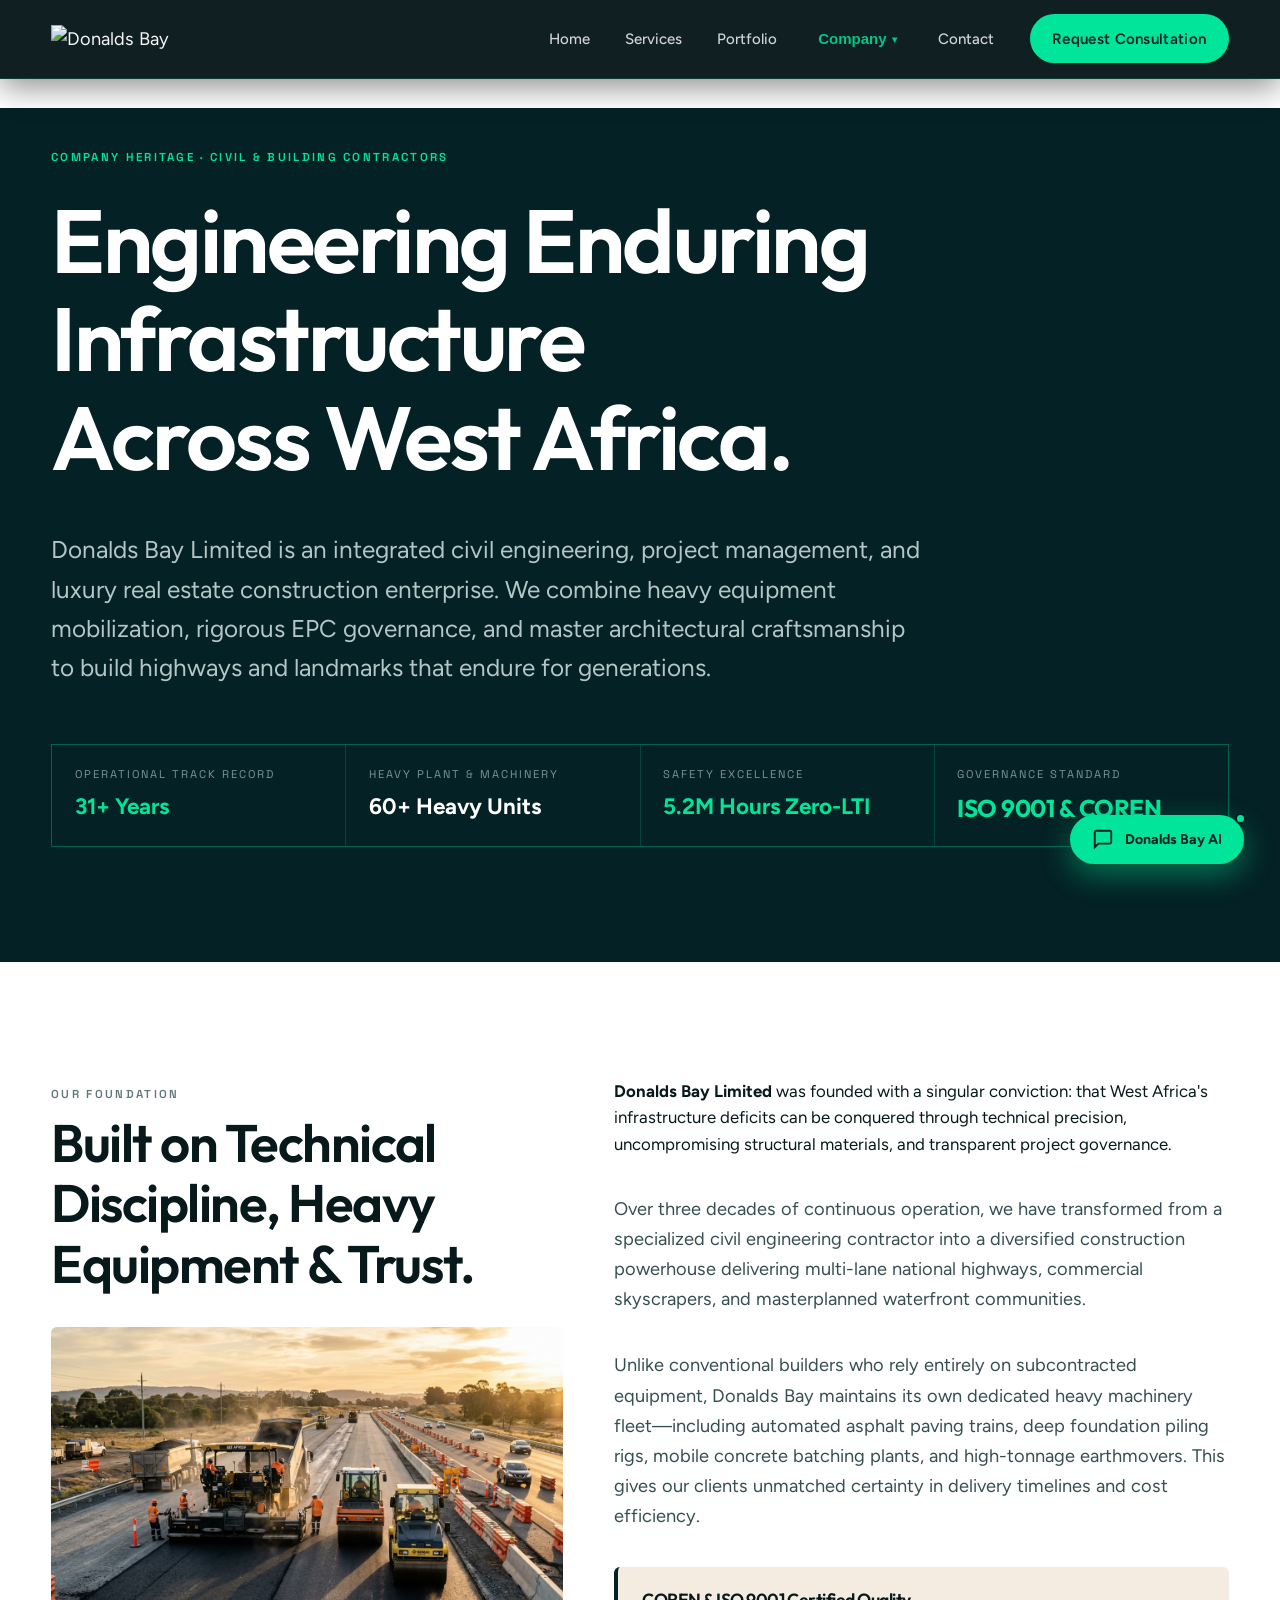
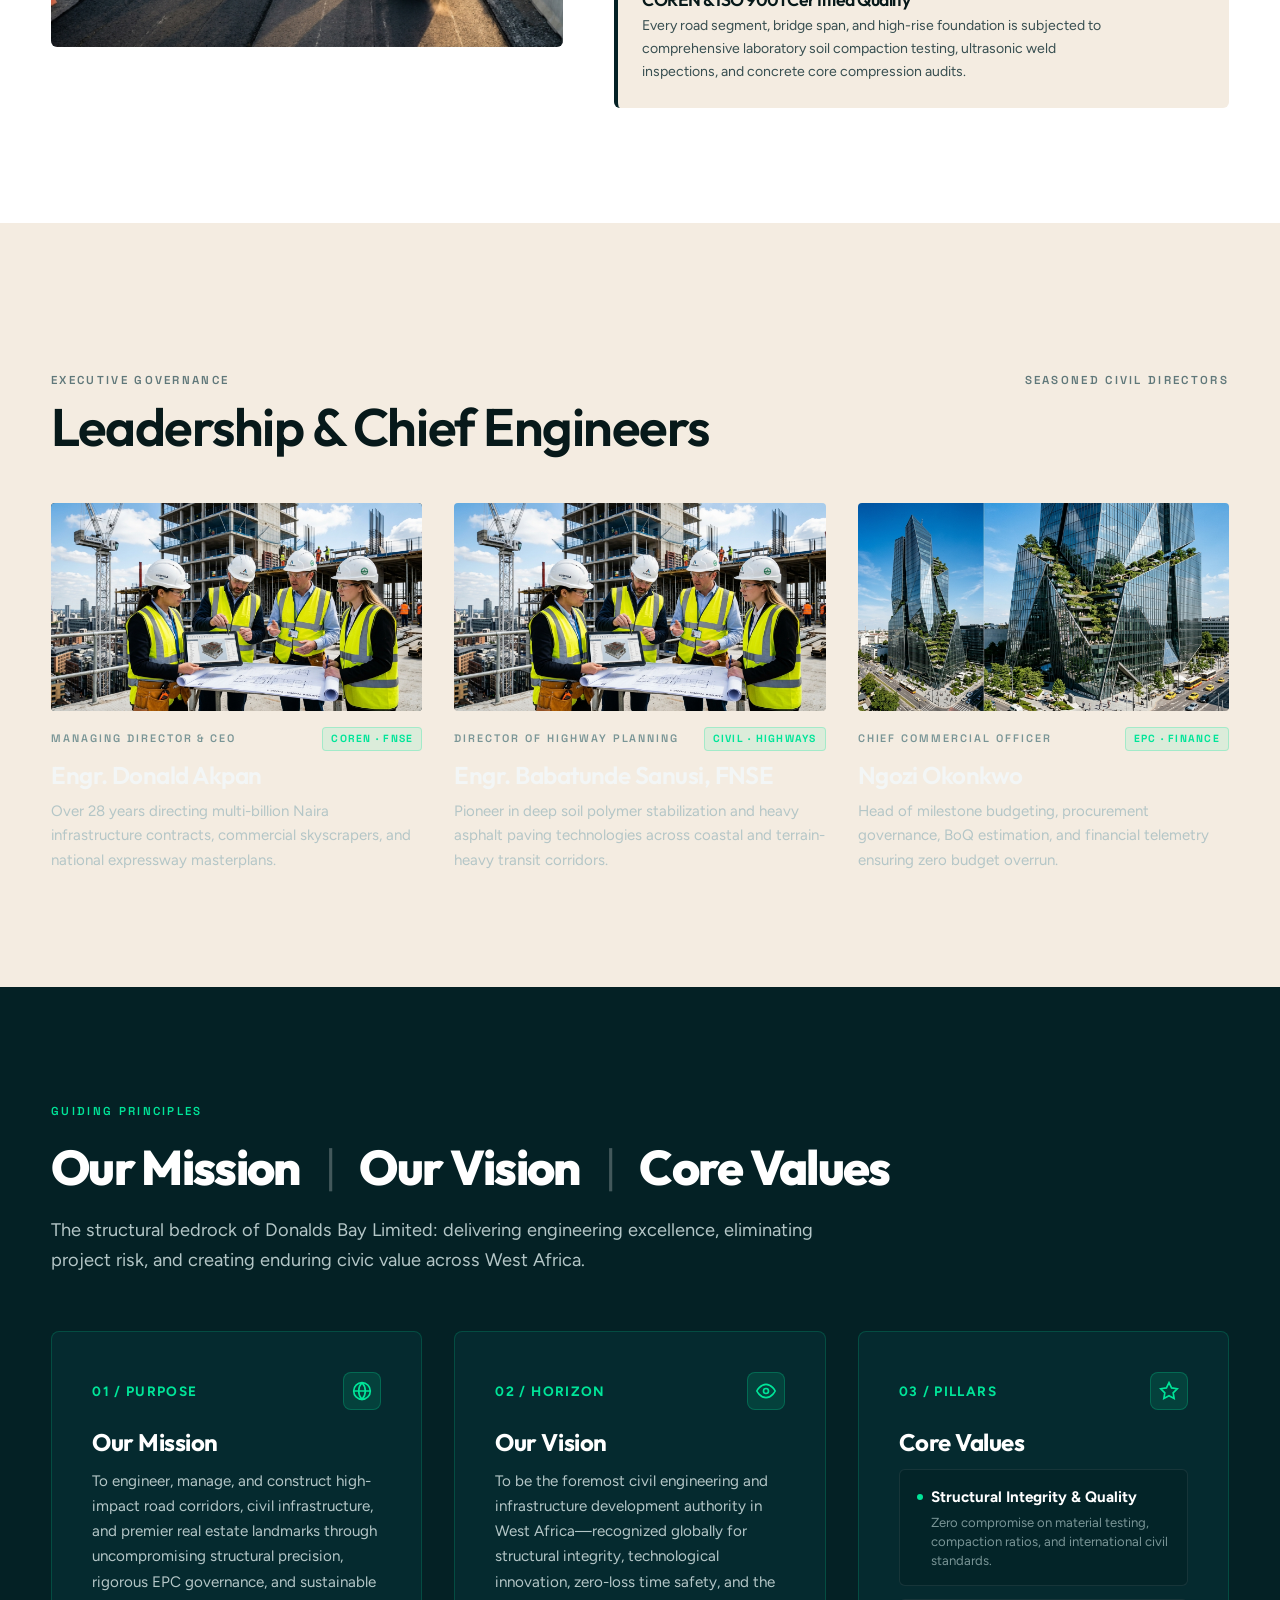
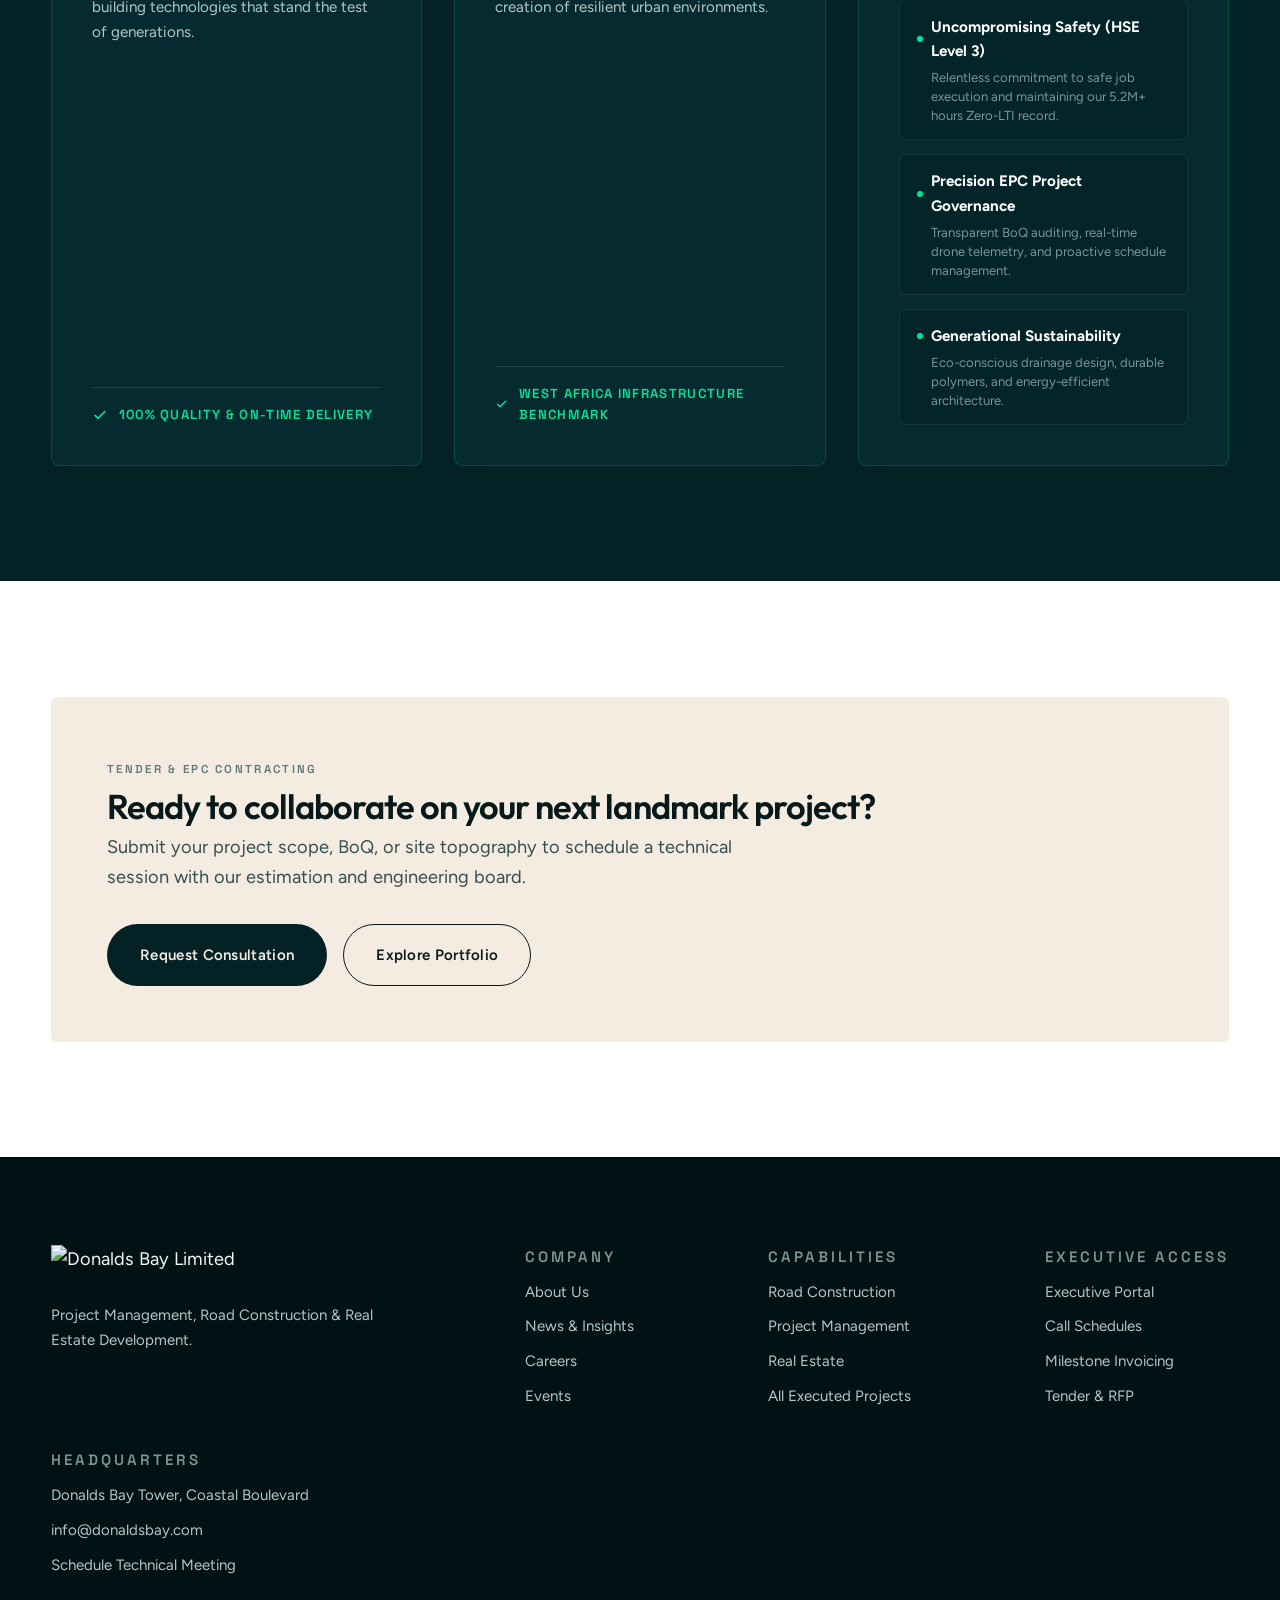
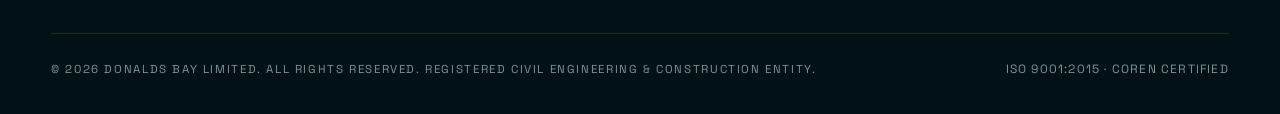
==== commit 4fee4bf0: "fix: enforce vertical stacking on Company navigation items in navbar dropdown and footer" ====
--- a/about.html
+++ b/about.html
@@ -282,19 +282,25 @@
         <span style="max-width:34ch">Project Management, Road Construction &amp; Real Estate Development.</span>
       </div>
       <div class="foot__col">
-        <span class="label" style="color:var(--on-petrol-soft)">Capabilities &amp; Company</span>
+        <span class="label" style="color:var(--on-petrol-soft)">Company</span>
         <a href="about.html">About Us</a>
+        <a href="news.html">News &amp; Insights</a>
+        <a href="careers.html">Careers</a>
+        <a href="events.html">Events</a>
+      </div>
+      <div class="foot__col">
+        <span class="label" style="color:var(--on-petrol-soft)">Capabilities</span>
         <a href="index.html#services">Road Construction</a>
         <a href="index.html#services">Project Management</a>
         <a href="index.html#services">Real Estate</a>
         <a href="portfolio.html">All Executed Projects</a>
       </div>
       <div class="foot__col">
-        <span class="label" style="color:var(--on-petrol-soft)">Explore Donalds Bay</span>
-        <a href="news.html">News &amp; Articles</a>
-        <a href="events.html">Events &amp; Media</a>
-        <a href="careers.html">Careers &amp; Openings</a>
+        <span class="label" style="color:var(--on-petrol-soft)">Executive Access</span>
         <a href="admin.html">Executive Portal</a>
+        <a href="admin.html">Call Schedules</a>
+        <a href="admin.html">Milestone Invoicing</a>
+        <a href="index.html#book">Tender &amp; RFP</a>
       </div>
       <div class="foot__col">
         <span class="label" style="color:var(--on-petrol-soft)">Headquarters</span>
--- a/css/main.css
+++ b/css/main.css
@@ -245,7 +245,7 @@
 
 .nav__links { display: flex; gap: 2.2rem; align-items: center; }
 
-.nav__links a,
+.nav__links > a,
 .nav-dropdown-toggle {
   font-size: var(--step--1);
   font-weight: 500;
@@ -259,7 +259,7 @@
   gap: 0.35rem;
   transition: opacity 0.25s var(--ease), color 0.25s var(--ease);
 }
-.nav__links a:hover,
+.nav__links > a:hover,
 .nav-dropdown-toggle:hover,
 .nav-item--dropdown:hover .nav-dropdown-toggle {
   opacity: 1;
@@ -285,13 +285,15 @@
   top: calc(100% + 0.5rem);
   left: 50%;
   transform: translateX(-50%) translateY(8px);
-  min-width: 210px;
-  background: rgba(2, 18, 20, 0.96);
+  min-width: 220px;
+  display: flex !important;
+  flex-direction: column !important;
+  background: rgba(2, 18, 20, 0.98);
   backdrop-filter: blur(20px);
   -webkit-backdrop-filter: blur(20px);
   border: 1px solid rgba(0, 229, 153, 0.22);
   border-radius: 8px;
-  padding: 0.45rem 0;
+  padding: 0.5rem 0;
   box-shadow: 0 16px 36px rgba(0, 0, 0, 0.6), 0 0 24px rgba(0, 229, 153, 0.06);
   opacity: 0;
   visibility: hidden;
@@ -309,23 +311,32 @@
   pointer-events: auto;
 }
 
-.nav-dropdown-item {
-  display: block;
-  padding: 0.65rem 1.25rem;
-  font-size: 0.88rem;
-  font-weight: 500;
-  color: var(--on-petrol);
-  text-decoration: none;
-  border-left: 2px solid transparent;
-  transition: all 0.2s var(--ease);
-  white-space: nowrap;
-}
-.nav-dropdown-item:hover,
-.nav-dropdown-item.is-active {
-  background: rgba(0, 229, 153, 0.08);
-  border-left-color: var(--accent);
-  color: var(--accent);
-  padding-left: 1.45rem;
+.nav-dropdown-menu .nav-dropdown-item {
+  display: flex !important;
+  align-items: center !important;
+  width: 100% !important;
+  box-sizing: border-box !important;
+  padding: 0.75rem 1.35rem !important;
+  font-size: 0.88rem !important;
+  font-weight: 500 !important;
+  color: var(--on-petrol) !important;
+  text-decoration: none !important;
+  border-left: 3px solid transparent !important;
+  border-top: none !important;
+  border-right: none !important;
+  border-bottom: none !important;
+  transition: all 0.2s var(--ease) !important;
+  white-space: nowrap !important;
+  text-align: left !important;
+  opacity: 0.9 !important;
+}
+.nav-dropdown-menu .nav-dropdown-item:hover,
+.nav-dropdown-menu .nav-dropdown-item.is-active {
+  background: rgba(0, 229, 153, 0.1) !important;
+  border-left-color: var(--accent) !important;
+  color: var(--accent) !important;
+  padding-left: 1.6rem !important;
+  opacity: 1 !important;
 }
 
 .nav__clock {
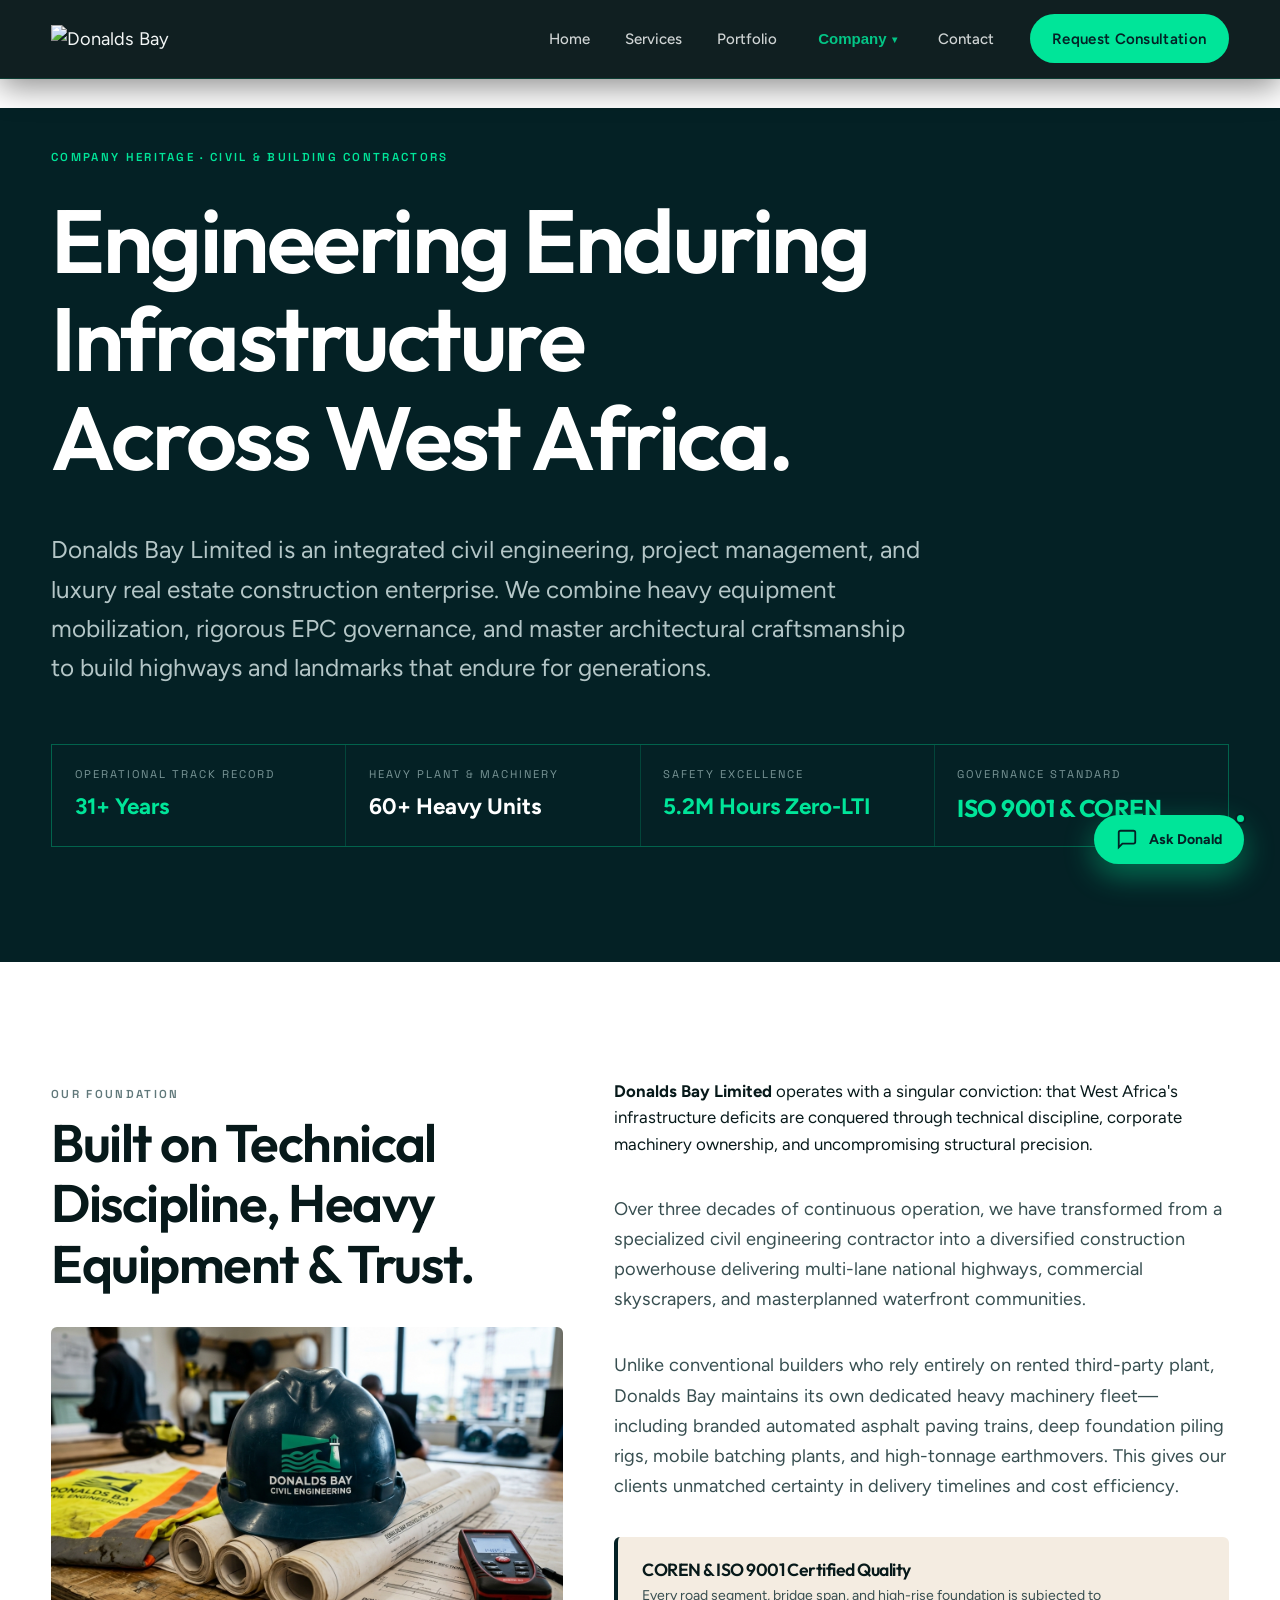
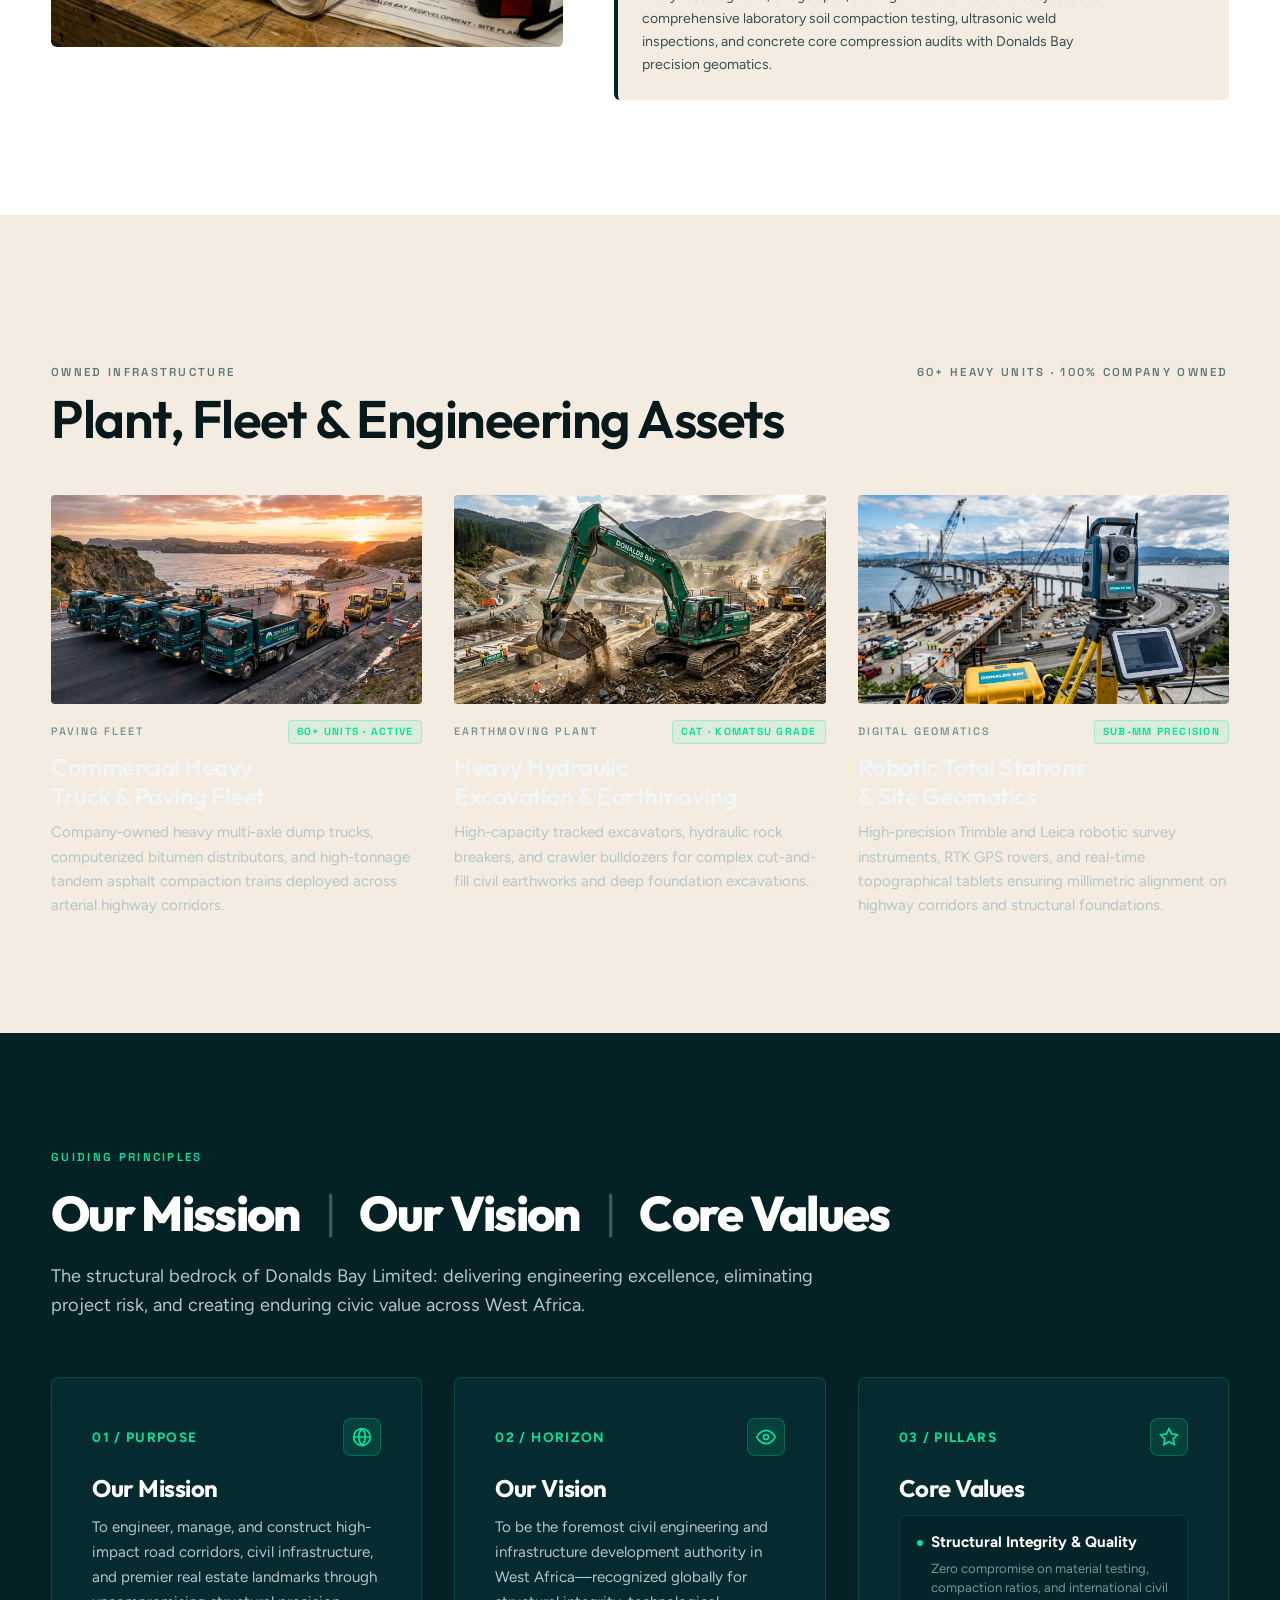
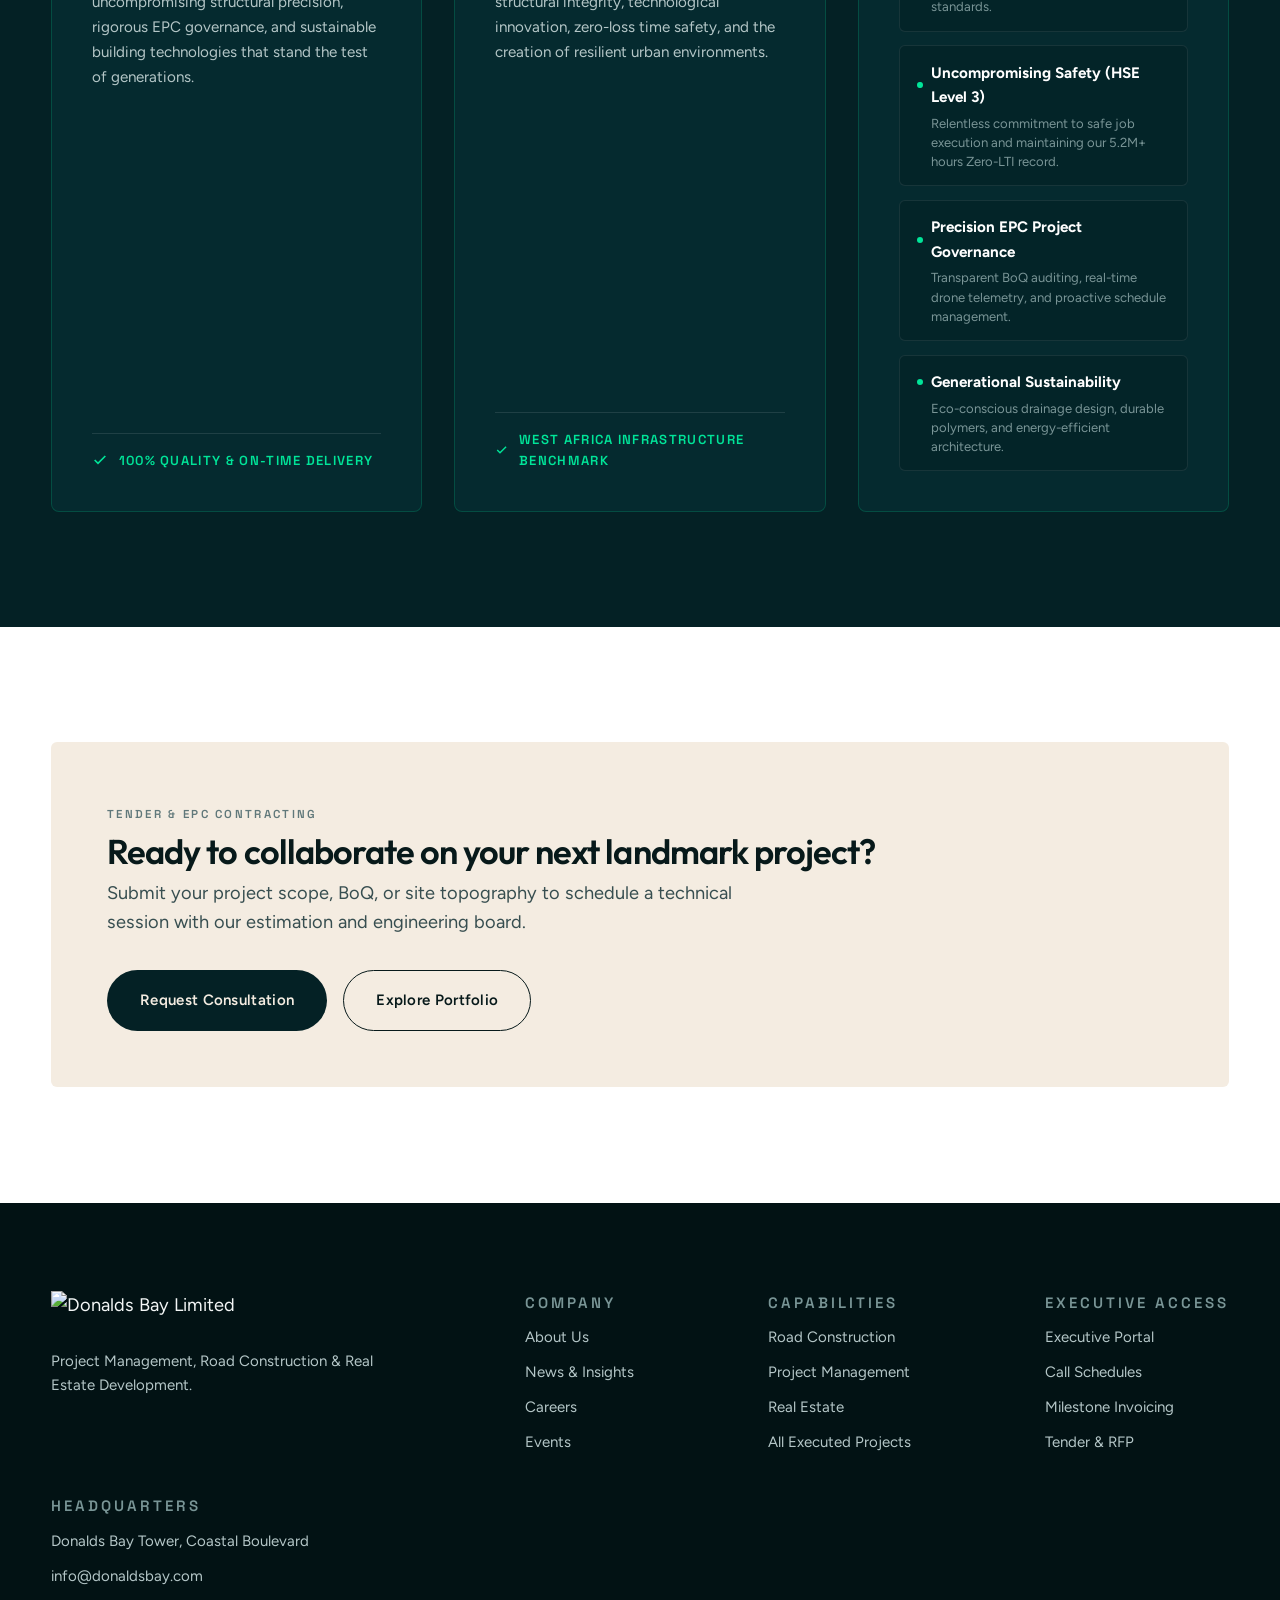
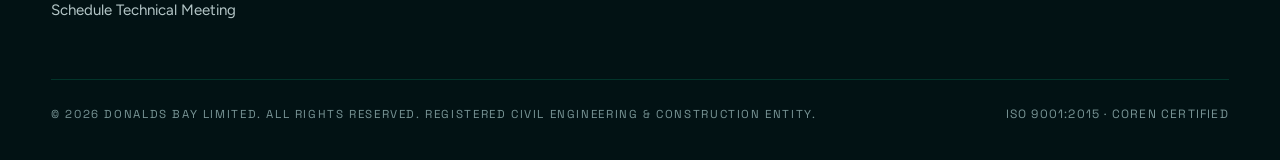
==== commit 3ef81288: "feat(branding): replace mock portrait placeholders with authentic Donalds Bay branded helmets, truck" ====
--- a/about.html
+++ b/about.html
@@ -91,24 +91,24 @@
           Built on Technical Discipline, Heavy Equipment &amp; Trust.
         </h2>
         <div style="margin-top:2rem;">
-          <img src="media/pillar-roads.jpg" alt="Donalds Bay heavy road paving operations" style="width:100%; border-radius:6px; aspect-ratio:16/10; object-fit:cover;">
+          <img src="media/branded-helmet.jpg" alt="Donalds Bay branded engineering safety gear, helmet, and blueprints" style="width:100%; border-radius:6px; aspect-ratio:16/10; object-fit:cover;">
         </div>
       </div>
       <div class="studio__body" data-reveal style="display:flex; flex-direction:column; gap:1.25rem;">
         <p style="font-size:1.05rem; color:var(--ink); line-height:1.6;">
-          <strong>Donalds Bay Limited</strong> was founded with a singular conviction: that West Africa's infrastructure deficits can be conquered through technical precision, uncompromising structural materials, and transparent project governance.
+          <strong>Donalds Bay Limited</strong> operates with a singular conviction: that West Africa's infrastructure deficits are conquered through technical discipline, corporate machinery ownership, and uncompromising structural precision.
         </p>
         <p style="color:var(--ink-mid); line-height:1.65;">
           Over three decades of continuous operation, we have transformed from a specialized civil engineering contractor into a diversified construction powerhouse delivering multi-lane national highways, commercial skyscrapers, and masterplanned waterfront communities.
         </p>
         <p style="color:var(--ink-mid); line-height:1.65;">
-          Unlike conventional builders who rely entirely on subcontracted equipment, Donalds Bay maintains its own dedicated heavy machinery fleet—including automated asphalt paving trains, deep foundation piling rigs, mobile concrete batching plants, and high-tonnage earthmovers. This gives our clients unmatched certainty in delivery timelines and cost efficiency.
+          Unlike conventional builders who rely entirely on rented third-party plant, Donalds Bay maintains its own dedicated heavy machinery fleet—including branded automated asphalt paving trains, deep foundation piling rigs, mobile batching plants, and high-tonnage earthmovers. This gives our clients unmatched certainty in delivery timelines and cost efficiency.
         </p>
 
         <div style="background:var(--sand); padding:1.5rem; border-radius:6px; border-left:4px solid var(--petrol); margin-top:1rem;">
           <h4 style="font-size:1.1rem; color:var(--ink); margin:0 0 0.35rem;">COREN &amp; ISO 9001 Certified Quality</h4>
           <p style="font-size:0.88rem; color:var(--ink-mid); margin:0;">
-            Every road segment, bridge span, and high-rise foundation is subjected to comprehensive laboratory soil compaction testing, ultrasonic weld inspections, and concrete core compression audits.
+            Every road segment, bridge span, and high-rise foundation is subjected to comprehensive laboratory soil compaction testing, ultrasonic weld inspections, and concrete core compression audits with Donalds Bay precision geomatics.
           </p>
         </div>
       </div>
@@ -116,55 +116,55 @@
   </div>
 </section>
 
-<!-- ============================ EXECUTIVE BOARD & LEADERSHIP ============================ -->
+<!-- ============================ BRANDED FLEET & FIELD PLANT ============================ -->
 <section class="band band--sand">
   <div class="shell">
     <div class="grid__head" style="border-top:none; margin-top:0;" data-reveal>
       <div>
-        <span class="label" style="color:var(--ink-soft);">Executive Governance</span>
-        <h2 style="font-size:var(--step-3); color:var(--ink); margin-top:0.35rem;">Leadership &amp; Chief Engineers</h2>
-      </div>
-      <span class="label" style="color:var(--ink-soft);">Seasoned Civil Directors</span>
+        <span class="label" style="color:var(--ink-soft);">Owned Infrastructure</span>
+        <h2 style="font-size:var(--step-3); color:var(--ink); margin-top:0.35rem;">Plant, Fleet &amp; Engineering Assets</h2>
+      </div>
+      <span class="label" style="color:var(--ink-soft);">60+ Heavy Units &middot; 100% Company Owned</span>
     </div>
 
     <div class="grid" style="margin-top:3rem;">
-      <!-- Leader 1 -->
+      <!-- Plant 1 -->
       <div class="card" data-reveal>
         <div class="card__media" style="background:var(--petrol);">
-          <img src="media/pillar-management.jpg" alt="Engr. Donald Akpan" style="object-position:top center;">
+          <img src="media/branded-trucks.jpg" alt="Donalds Bay branded commercial asphalt haulage truck fleet" style="object-position:center;">
         </div>
         <div class="card__badges">
-          <span class="card__tag">Managing Director &amp; CEO</span>
-          <span class="card__budget">COREN &middot; FNSE</span>
-        </div>
-        <h3 class="card__title">Engr. Donald Akpan</h3>
-        <p class="card__desc">Over 28 years directing multi-billion Naira infrastructure contracts, commercial skyscrapers, and national expressway masterplans.</p>
-      </div>
-
-      <!-- Leader 2 -->
+          <span class="card__tag">Paving Fleet</span>
+          <span class="card__budget">60+ Units &middot; Active</span>
+        </div>
+        <h3 class="card__title">Commercial Heavy Truck &amp; Paving Fleet</h3>
+        <p class="card__desc">Company-owned heavy multi-axle dump trucks, computerized bitumen distributors, and high-tonnage tandem asphalt compaction trains deployed across arterial highway corridors.</p>
+      </div>
+
+      <!-- Plant 2 -->
       <div class="card" data-reveal>
         <div class="card__media" style="background:var(--petrol);">
-          <img src="media/work-06.jpg" alt="Engr. Babatunde Sanusi" style="object-position:center;">
+          <img src="media/branded-excavator.jpg" alt="Donalds Bay branded heavy hydraulic excavator on site" style="object-position:center;">
         </div>
         <div class="card__badges">
-          <span class="card__tag">Director of Highway Planning</span>
-          <span class="card__budget">Civil &middot; Highways</span>
-        </div>
-        <h3 class="card__title">Engr. Babatunde Sanusi, FNSE</h3>
-        <p class="card__desc">Pioneer in deep soil polymer stabilization and heavy asphalt paving technologies across coastal and terrain-heavy transit corridors.</p>
-      </div>
-
-      <!-- Leader 3 -->
+          <span class="card__tag">Earthmoving Plant</span>
+          <span class="card__budget">CAT &middot; Komatsu Grade</span>
+        </div>
+        <h3 class="card__title">Heavy Hydraulic Excavation &amp; Earthmoving</h3>
+        <p class="card__desc">High-capacity tracked excavators, hydraulic rock breakers, and crawler bulldozers for complex cut-and-fill civil earthworks and deep foundation excavations.</p>
+      </div>
+
+      <!-- Plant 3 -->
       <div class="card" data-reveal>
         <div class="card__media" style="background:var(--petrol);">
-          <img src="media/work-02.jpg" alt="Ngozi Okonkwo" style="object-position:center;">
+          <img src="media/branded-survey.jpg" alt="Donalds Bay branded digital geomatics and robotic total station" style="object-position:center;">
         </div>
         <div class="card__badges">
-          <span class="card__tag">Chief Commercial Officer</span>
-          <span class="card__budget">EPC &middot; Finance</span>
-        </div>
-        <h3 class="card__title">Ngozi Okonkwo</h3>
-        <p class="card__desc">Head of milestone budgeting, procurement governance, BoQ estimation, and financial telemetry ensuring zero budget overrun.</p>
+          <span class="card__tag">Digital Geomatics</span>
+          <span class="card__budget">Sub-mm Precision</span>
+        </div>
+        <h3 class="card__title">Robotic Total Stations &amp; Site Geomatics</h3>
+        <p class="card__desc">High-precision Trimble and Leica robotic survey instruments, RTK GPS rovers, and real-time topographical tablets ensuring millimetric alignment on highway corridors and structural foundations.</p>
       </div>
     </div>
   </div>
--- a/css/main.css
+++ b/css/main.css
@@ -275,67 +275,66 @@
 .nav-dropdown-caret {
   font-size: 0.65rem;
   transition: transform 0.25s var(--ease);
-}
-.nav-item--dropdown:hover .nav-dropdown-caret {
+  display: inline-block;
+}
+.nav-item--dropdown.is-open .nav-dropdown-caret {
   transform: rotate(180deg);
 }
 
 .nav-dropdown-menu {
+  display: none !important;
   position: absolute;
-  top: calc(100% + 0.5rem);
-  left: 50%;
-  transform: translateX(-50%) translateY(8px);
-  min-width: 220px;
+  top: calc(100% + 0.65rem);
+  left: 0;
+  min-width: 210px;
+  width: max-content;
+  flex-direction: column !important;
+  background: rgba(2, 18, 20, 0.98) !important;
+  backdrop-filter: blur(24px) !important;
+  -webkit-backdrop-filter: blur(24px) !important;
+  border: 1px solid rgba(0, 229, 153, 0.25) !important;
+  border-radius: 8px !important;
+  padding: 0.4rem 0 !important;
+  box-shadow: 0 16px 36px rgba(0, 0, 0, 0.7), 0 0 24px rgba(0, 229, 153, 0.06) !important;
+  z-index: 10001 !important;
+}
+
+.nav-item--dropdown.is-open .nav-dropdown-menu {
   display: flex !important;
   flex-direction: column !important;
-  background: rgba(2, 18, 20, 0.98);
-  backdrop-filter: blur(20px);
-  -webkit-backdrop-filter: blur(20px);
-  border: 1px solid rgba(0, 229, 153, 0.22);
-  border-radius: 8px;
-  padding: 0.5rem 0;
-  box-shadow: 0 16px 36px rgba(0, 0, 0, 0.6), 0 0 24px rgba(0, 229, 153, 0.06);
-  opacity: 0;
-  visibility: hidden;
-  transition: all 0.22s var(--ease);
-  pointer-events: none;
-  z-index: 120;
-}
-
-.nav-item--dropdown:hover .nav-dropdown-menu,
-.nav-item--dropdown:focus-within .nav-dropdown-menu,
-.nav-item--dropdown.is-open .nav-dropdown-menu {
-  opacity: 1;
-  visibility: visible;
-  transform: translateX(-50%) translateY(0);
-  pointer-events: auto;
 }
 
 .nav-dropdown-menu .nav-dropdown-item {
-  display: flex !important;
-  align-items: center !important;
+  display: block !important;
   width: 100% !important;
   box-sizing: border-box !important;
   padding: 0.75rem 1.35rem !important;
   font-size: 0.88rem !important;
   font-weight: 500 !important;
+  line-height: 1.4 !important;
   color: var(--on-petrol) !important;
   text-decoration: none !important;
   border-left: 3px solid transparent !important;
   border-top: none !important;
   border-right: none !important;
-  border-bottom: none !important;
-  transition: all 0.2s var(--ease) !important;
+  border-bottom: 1px solid rgba(255, 255, 255, 0.05) !important;
+  transition: background 0.2s var(--ease), border-color 0.2s var(--ease), color 0.2s var(--ease), padding-left 0.2s var(--ease) !important;
   white-space: nowrap !important;
   text-align: left !important;
-  opacity: 0.9 !important;
-}
+  clear: both !important;
+  opacity: 0.92 !important;
+}
+
+.nav-dropdown-menu .nav-dropdown-item:last-child {
+  border-bottom: none !important;
+}
+
 .nav-dropdown-menu .nav-dropdown-item:hover,
 .nav-dropdown-menu .nav-dropdown-item.is-active {
-  background: rgba(0, 229, 153, 0.1) !important;
+  background: rgba(0, 229, 153, 0.12) !important;
   border-left-color: var(--accent) !important;
   color: var(--accent) !important;
-  padding-left: 1.6rem !important;
+  padding-left: 1.55rem !important;
   opacity: 1 !important;
 }
 
@@ -421,20 +420,25 @@
     justify-content: space-between;
   }
   .nav.is-open .nav-dropdown-menu {
-    position: static;
-    opacity: 1;
-    visibility: visible;
-    transform: none;
-    pointer-events: auto;
-    width: 100%;
-    background: rgba(9, 51, 57, 0.5);
-    box-shadow: none;
-    border-radius: 4px;
-    padding: 0.3rem 0 0.6rem 1rem;
-    margin-bottom: 0.5rem;
+    display: none !important;
+    position: static !important;
+    width: 100% !important;
+    background: rgba(9, 51, 57, 0.6) !important;
+    box-shadow: none !important;
+    border-radius: 6px !important;
+    padding: 0.35rem 0 !important;
+    margin-top: 0.35rem !important;
+    margin-bottom: 0.5rem !important;
+  }
+  .nav.is-open .nav-item--dropdown.is-open .nav-dropdown-menu {
+    display: flex !important;
+    flex-direction: column !important;
   }
   .nav.is-open .nav-dropdown-item {
-    padding: 0.5rem 0.75rem;
+    display: block !important;
+    width: 100% !important;
+    padding: 0.65rem 1.1rem !important;
+    clear: both !important;
   }
 }
 
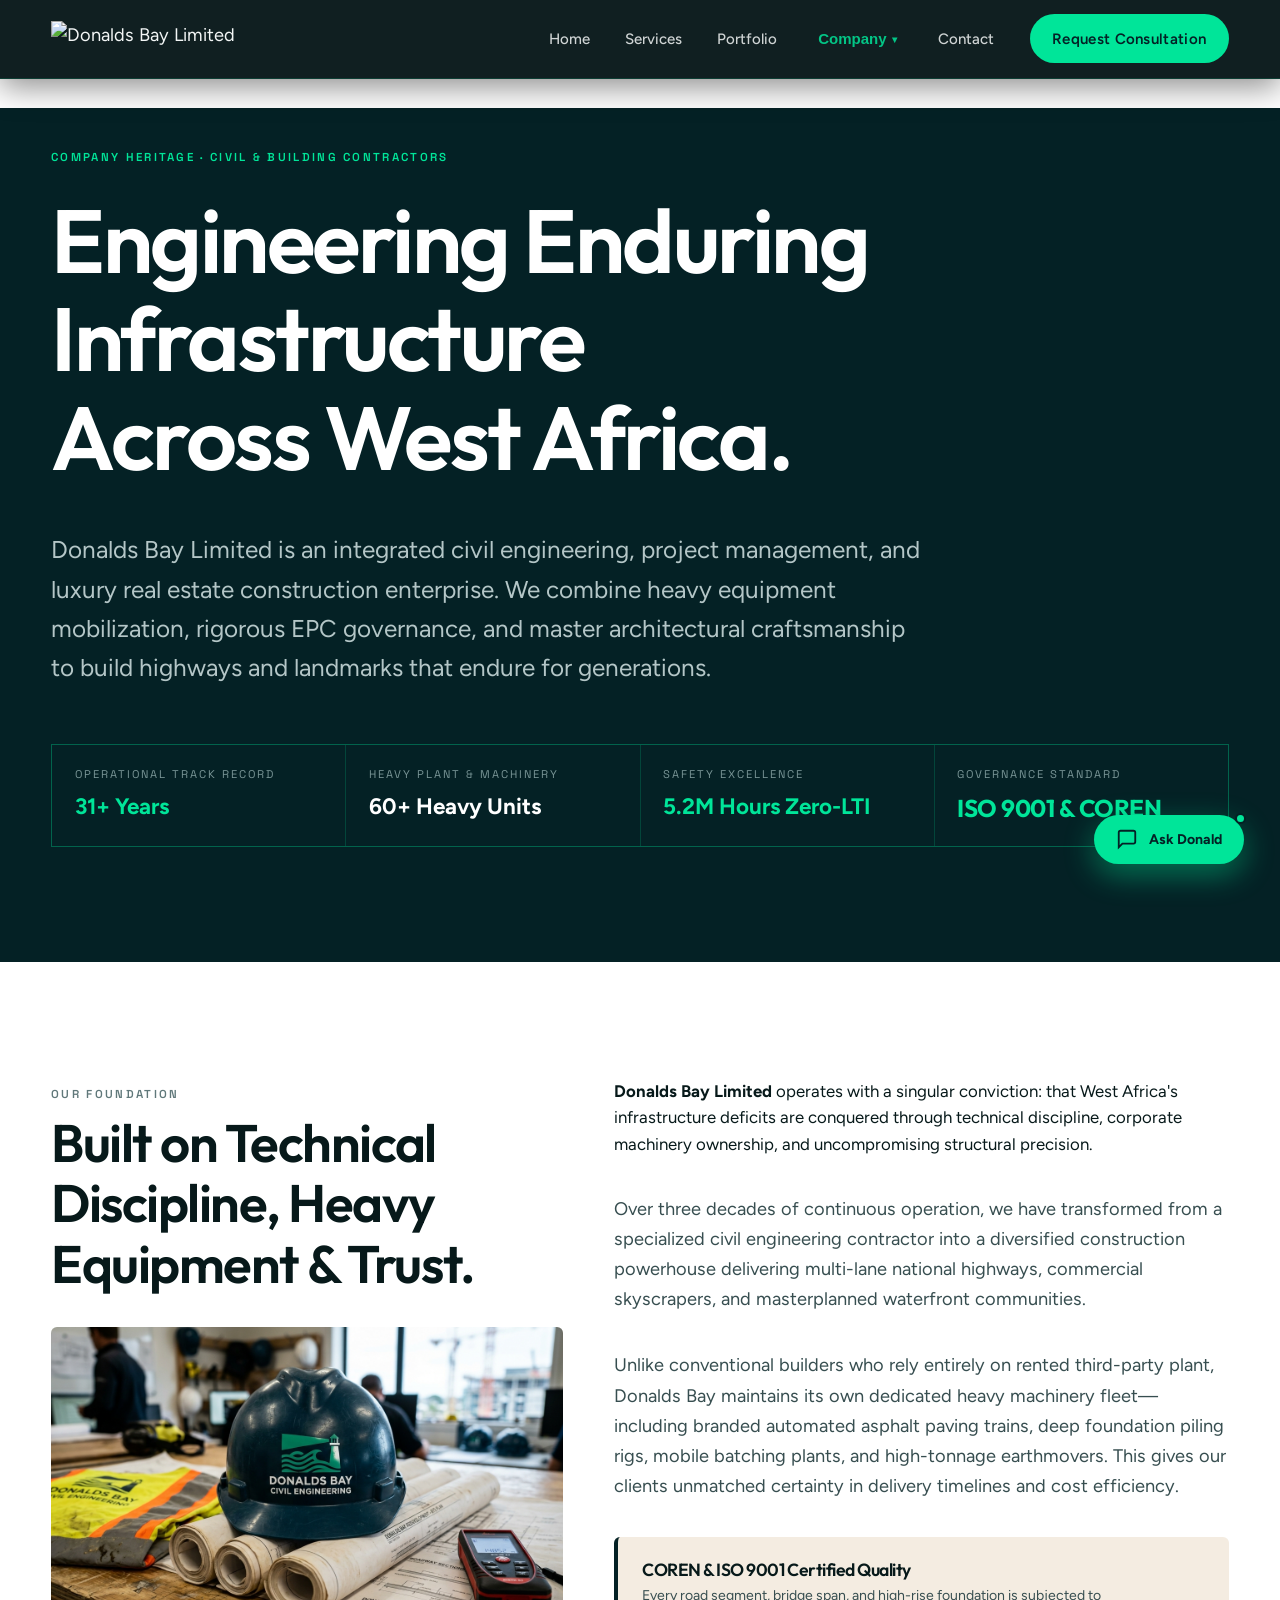
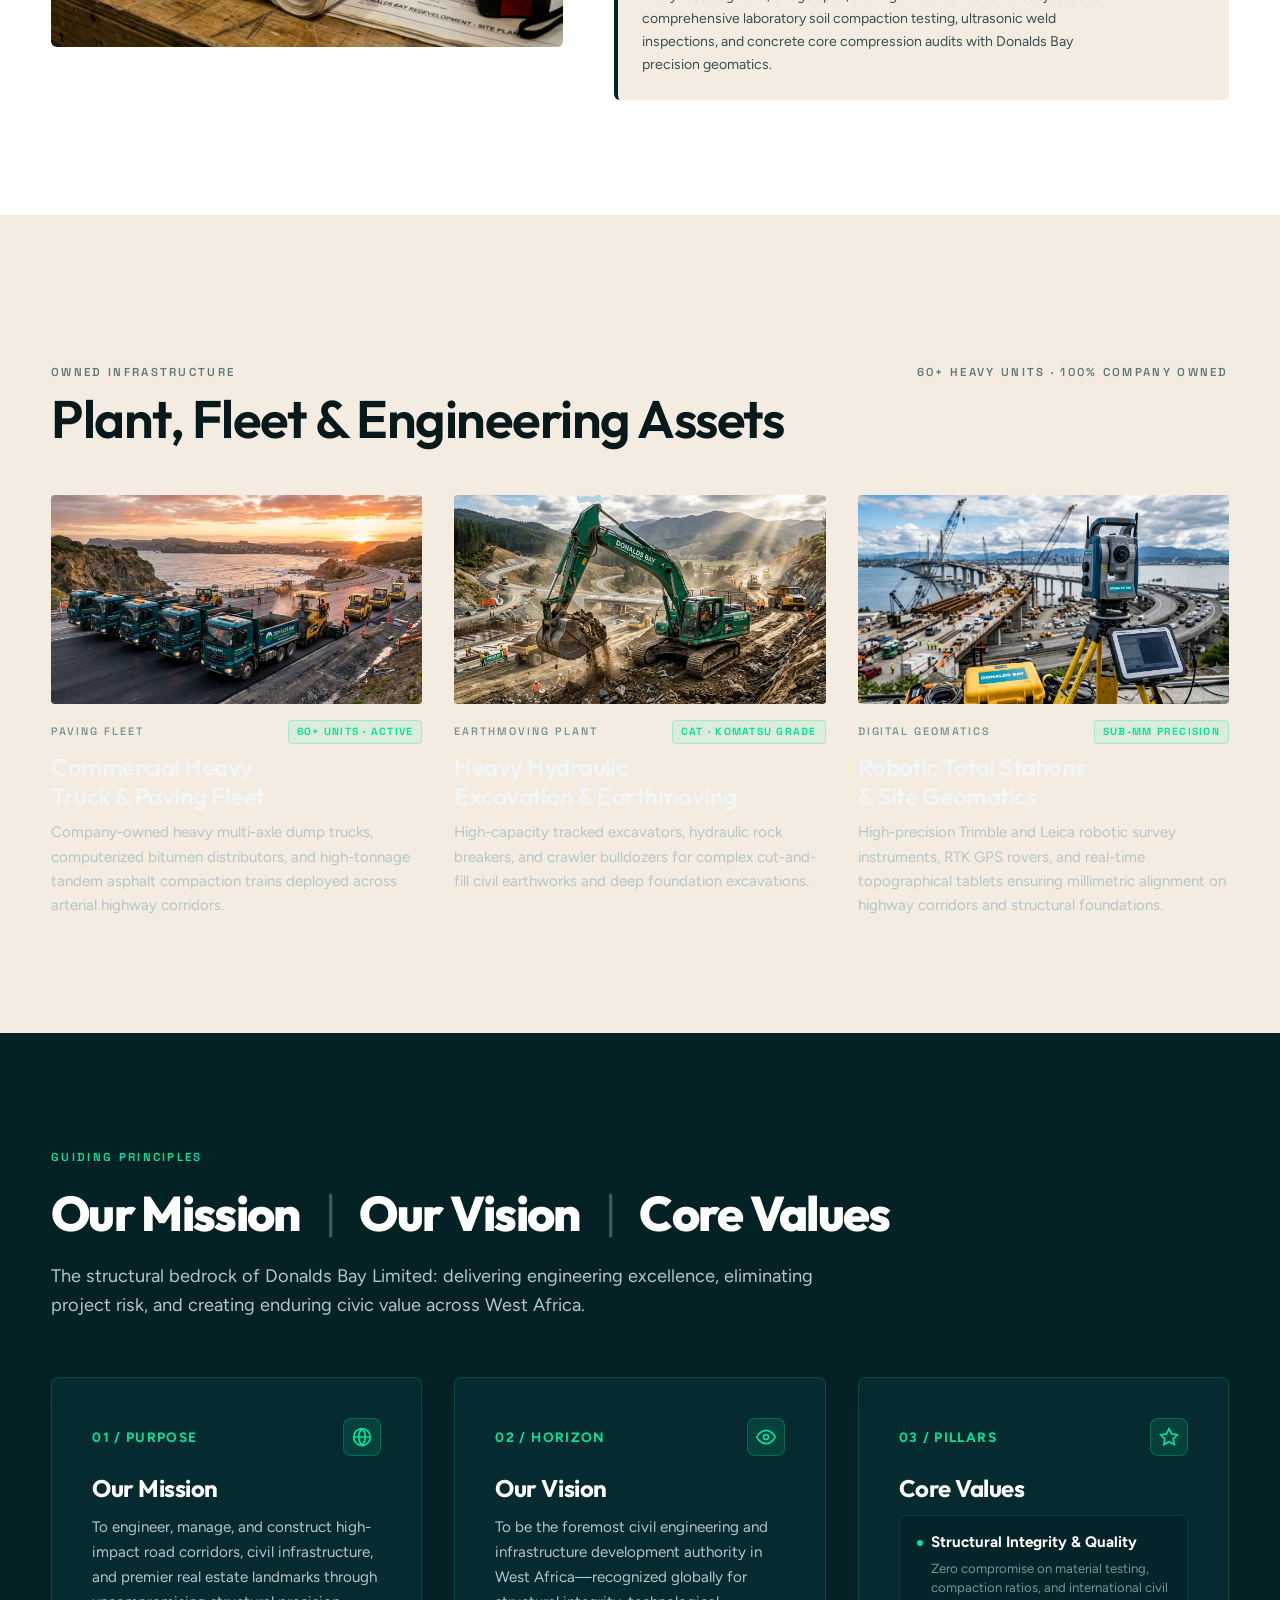
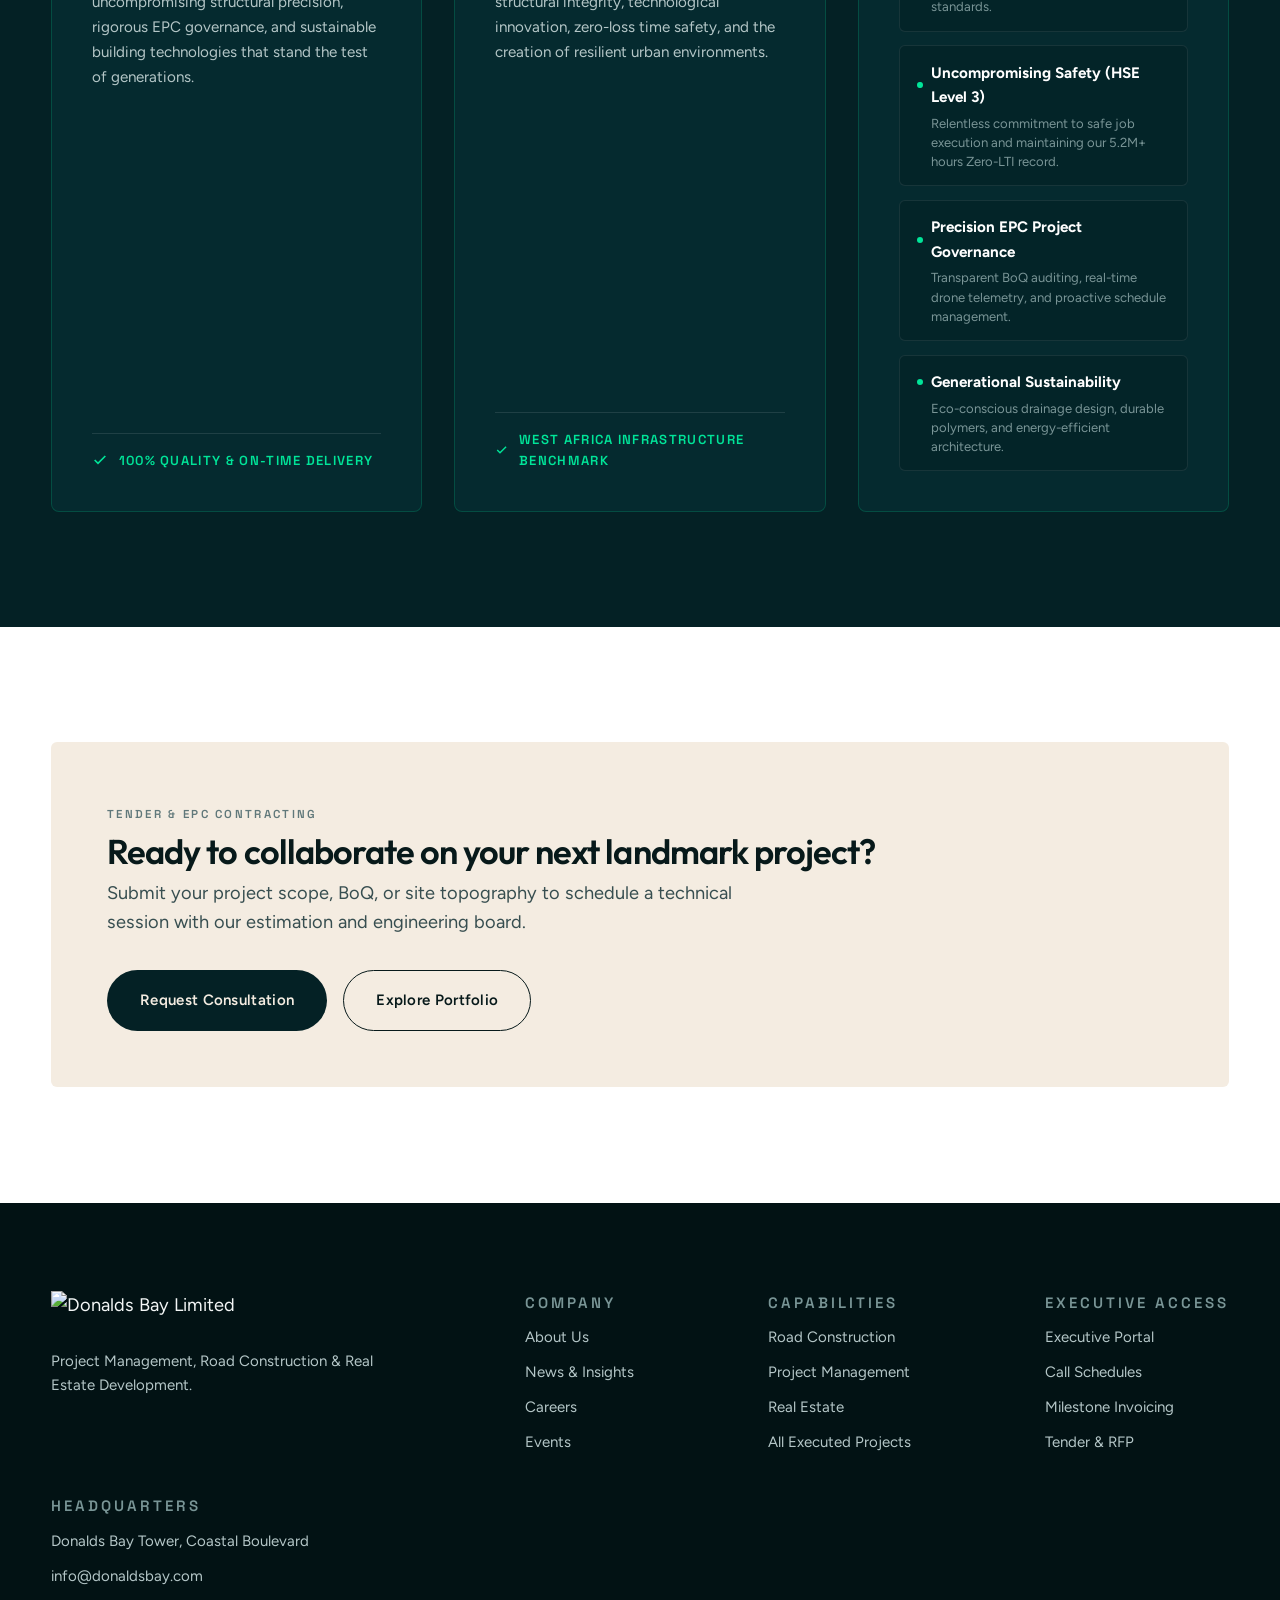
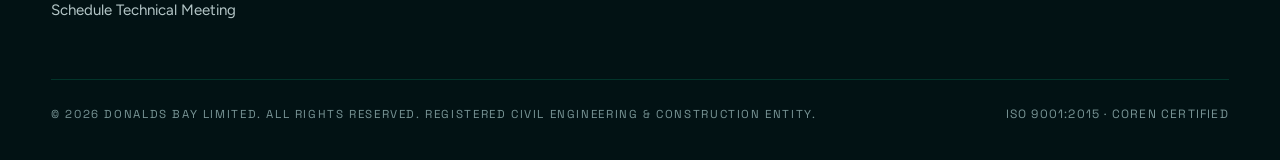
==== commit 5d4b2b8a: "feat: link Request Consultation to interactive calendar scheduler with admin panel real-time sync an" ====
--- a/about.html
+++ b/about.html
@@ -319,6 +319,7 @@
 
 <script src="js/db.js"></script>
 <script src="js/main.js"></script>
+<script src="js/calendar-booking.js" defer></script>
 <script src="js/ai-chat.js" defer></script>
 </body>
 </html>
--- a/css/main.css
+++ b/css/main.css
@@ -235,13 +235,21 @@
   margin-right: auto;
   display: flex;
   align-items: center;
+  text-decoration: none;
+  flex-shrink: 0;
 }
 .nav__mark img, .nav__mark svg {
-  height: 28px;
+  height: 36px;
   width: auto;
   display: block;
-}
-@media (max-width: 540px) { .nav__mark img, .nav__mark svg { height: 22px; } }
+  object-fit: contain;
+  transition: transform 0.25s var(--ease), opacity 0.25s var(--ease);
+}
+.nav__mark:hover img, .nav__mark:hover svg {
+  transform: scale(1.02);
+  opacity: 0.95;
+}
+@media (max-width: 540px) { .nav__mark img, .nav__mark svg { height: 28px; } }
 
 .nav__links { display: flex; gap: 2.2rem; align-items: center; }
 
@@ -1844,3 +1852,396 @@
 }
 .ai-send-btn:hover { transform: scale(1.05); }
 
+/* ==========================================================================
+   Interactive Calendar Consultation & Booking Modal
+   ========================================================================== */
+
+.booking-dialog {
+  border: 0;
+  padding: 0;
+  background: transparent;
+  width: min(1080px, 94vw);
+  max-height: 92vh;
+  margin: auto;
+  border-radius: 12px;
+  box-shadow: 0 30px 90px rgba(0, 0, 0, 0.8), 0 0 40px rgba(0, 229, 153, 0.12);
+  outline: none;
+  z-index: 99999;
+}
+
+.booking-dialog::backdrop {
+  background: rgba(2, 18, 20, 0.88);
+  backdrop-filter: blur(14px);
+  -webkit-backdrop-filter: blur(14px);
+}
+
+.booking-box {
+  background: #021417;
+  background: linear-gradient(145deg, rgba(4, 33, 37, 0.98), rgba(2, 18, 20, 0.99));
+  border: 1px solid rgba(0, 229, 153, 0.3);
+  border-radius: 12px;
+  position: relative;
+  max-height: 90vh;
+  overflow-y: auto;
+  box-sizing: border-box;
+}
+
+.booking-close {
+  position: absolute;
+  top: 1.25rem;
+  right: 1.25rem;
+  width: 36px;
+  height: 36px;
+  border-radius: 50%;
+  background: rgba(255, 255, 255, 0.08);
+  border: 1px solid rgba(255, 255, 255, 0.15);
+  color: var(--white);
+  font-size: 1.4rem;
+  line-height: 1;
+  display: grid;
+  place-items: center;
+  cursor: pointer;
+  z-index: 10;
+  transition: all 0.2s var(--ease);
+}
+.booking-close:hover {
+  background: var(--accent);
+  color: var(--petrol);
+  border-color: var(--accent);
+}
+
+.booking-container {
+  display: grid;
+  grid-template-columns: 1.15fr 1fr;
+  gap: 0;
+}
+@media (max-width: 860px) {
+  .booking-container { grid-template-columns: 1fr; }
+}
+
+.booking-left {
+  padding: clamp(1.5rem, 3vw, 2.5rem);
+  border-right: 1px solid rgba(0, 229, 153, 0.15);
+  background: rgba(2, 18, 20, 0.45);
+}
+@media (max-width: 860px) {
+  .booking-left { border-right: none; border-bottom: 1px solid rgba(0, 229, 153, 0.15); }
+}
+
+.booking-right {
+  padding: clamp(1.5rem, 3vw, 2.5rem);
+}
+
+.booking-badge-header {
+  display: inline-flex;
+  align-items: center;
+  gap: 0.5rem;
+  font-family: var(--label);
+  font-size: 0.72rem;
+  letter-spacing: 0.15em;
+  color: var(--accent);
+  background: rgba(0, 229, 153, 0.08);
+  border: 1px solid rgba(0, 229, 153, 0.22);
+  padding: 0.35rem 0.75rem;
+  border-radius: 999px;
+  margin-bottom: 0.75rem;
+}
+
+.booking-live-dot {
+  width: 7px;
+  height: 7px;
+  border-radius: 50%;
+  background: var(--accent);
+  box-shadow: 0 0 8px var(--accent);
+  animation: pulseDot 2s infinite ease-in-out;
+}
+
+.booking-title {
+  font-size: 1.45rem;
+  color: var(--white);
+  margin: 0 0 0.35rem;
+  line-height: 1.25;
+}
+
+.booking-desc {
+  font-size: 0.88rem;
+  color: var(--on-petrol-mid);
+  margin: 0 0 1.5rem;
+  line-height: 1.5;
+}
+
+/* Calendar Widget Component */
+.cal-widget {
+  background: rgba(4, 33, 37, 0.7);
+  border: 1px solid rgba(0, 229, 153, 0.2);
+  border-radius: 8px;
+  padding: 1.25rem;
+}
+
+.cal-nav {
+  display: flex;
+  align-items: center;
+  justify-content: space-between;
+  margin-bottom: 1rem;
+}
+
+.cal-month-title {
+  font-size: 1.05rem;
+  color: var(--white);
+  margin: 0;
+  font-weight: 700;
+  letter-spacing: 0.02em;
+}
+
+.cal-nav-btn {
+  appearance: none;
+  background: rgba(255, 255, 255, 0.08);
+  border: 1px solid rgba(255, 255, 255, 0.15);
+  color: var(--white);
+  width: 32px;
+  height: 32px;
+  border-radius: 6px;
+  font-size: 1.2rem;
+  display: grid;
+  place-items: center;
+  cursor: pointer;
+  transition: all 0.2s var(--ease);
+}
+.cal-nav-btn:hover {
+  background: var(--accent);
+  color: var(--petrol);
+  border-color: var(--accent);
+}
+
+.cal-weekdays {
+  display: grid;
+  grid-template-columns: repeat(7, 1fr);
+  text-align: center;
+  font-family: var(--label);
+  font-size: 0.72rem;
+  color: var(--on-petrol-soft);
+  text-transform: uppercase;
+  letter-spacing: 0.1em;
+  margin-bottom: 0.5rem;
+}
+
+.cal-days-grid {
+  display: grid;
+  grid-template-columns: repeat(7, 1fr);
+  gap: 4px;
+}
+
+.cal-day {
+  appearance: none;
+  aspect-ratio: 1;
+  border-radius: 6px;
+  background: transparent;
+  border: 1px solid transparent;
+  color: var(--on-petrol);
+  font-family: var(--body);
+  font-size: 0.88rem;
+  font-weight: 500;
+  display: grid;
+  place-items: center;
+  cursor: pointer;
+  transition: all 0.2s var(--ease);
+}
+
+.cal-day.cal-day--blank {
+  pointer-events: none;
+  background: transparent;
+}
+
+.cal-day.cal-day--disabled {
+  opacity: 0.25;
+  cursor: not-allowed;
+}
+
+.cal-day.cal-day--active:hover {
+  background: rgba(0, 229, 153, 0.12);
+  border-color: rgba(0, 229, 153, 0.35);
+  color: var(--white);
+}
+
+.cal-day.is-selected {
+  background: var(--accent) !important;
+  color: var(--petrol) !important;
+  font-weight: 800 !important;
+  box-shadow: 0 0 16px rgba(0, 229, 153, 0.4);
+}
+
+/* Time Slots Component */
+.slots-section {
+  margin-top: 1.25rem;
+}
+
+.slots-label {
+  font-size: 0.84rem;
+  color: var(--on-petrol-mid);
+  margin-bottom: 0.65rem;
+}
+.slots-label strong { color: var(--accent); }
+
+.slots-grid {
+  display: grid;
+  grid-template-columns: repeat(auto-fill, minmax(130px, 1fr));
+  gap: 0.5rem;
+}
+
+.slot-btn {
+  appearance: none;
+  background: rgba(4, 33, 37, 0.6);
+  border: 1px solid rgba(0, 229, 153, 0.2);
+  border-radius: 6px;
+  padding: 0.6rem 0.5rem;
+  color: var(--on-petrol);
+  text-align: center;
+  cursor: pointer;
+  display: flex;
+  flex-direction: column;
+  align-items: center;
+  gap: 0.15rem;
+  transition: all 0.2s var(--ease);
+}
+.slot-btn:hover {
+  background: rgba(0, 229, 153, 0.1);
+  border-color: var(--accent);
+}
+.slot-btn.is-selected {
+  background: rgba(0, 229, 153, 0.18);
+  border-color: var(--accent);
+  box-shadow: 0 0 14px rgba(0, 229, 153, 0.2);
+}
+.slot-btn.is-selected .slot-time {
+  color: var(--accent);
+  font-weight: 700;
+}
+.slot-time {
+  font-size: 0.82rem;
+  font-weight: 600;
+}
+.slot-desc {
+  font-size: 0.68rem;
+  color: var(--on-petrol-soft);
+}
+
+/* Booking Form Elements */
+.booking-form-header h4 {
+  font-size: 1.35rem;
+  color: var(--white);
+  margin: 0.25rem 0 1.25rem;
+}
+
+.booking-form {
+  display: flex;
+  flex-direction: column;
+  gap: 0.9rem;
+}
+
+.bform-row-2 {
+  display: grid;
+  grid-template-columns: 1fr 1fr;
+  gap: 0.85rem;
+}
+@media (max-width: 540px) {
+  .bform-row-2 { grid-template-columns: 1fr; }
+}
+
+.bform-group {
+  display: flex;
+  flex-direction: column;
+  gap: 0.35rem;
+}
+.bform-group label {
+  font-family: var(--label);
+  font-size: 0.72rem;
+  letter-spacing: 0.08em;
+  text-transform: uppercase;
+  color: var(--on-petrol-soft);
+}
+
+.bform-control {
+  background: rgba(2, 18, 20, 0.8);
+  border: 1px solid rgba(0, 229, 153, 0.22);
+  border-radius: 6px;
+  padding: 0.65rem 0.85rem;
+  font-family: var(--body);
+  font-size: 0.88rem;
+  color: var(--white);
+  outline: none;
+  transition: border-color 0.2s var(--ease), box-shadow 0.2s var(--ease);
+}
+.bform-control:focus {
+  border-color: var(--accent);
+  box-shadow: 0 0 12px rgba(0, 229, 153, 0.15);
+}
+
+.booking-summary-bar {
+  background: rgba(0, 229, 153, 0.08);
+  border: 1px dashed rgba(0, 229, 153, 0.3);
+  border-radius: 6px;
+  padding: 0.75rem 1rem;
+  display: flex;
+  align-items: center;
+  gap: 0.75rem;
+  margin-top: 0.25rem;
+}
+.bsum-icon { font-size: 1.3rem; }
+.bsum-date { font-weight: 700; color: var(--white); font-size: 0.88rem; }
+.bsum-sub { font-size: 0.72rem; color: var(--accent); }
+
+/* Booking Success Receipt Stage */
+.booking-success-view {
+  padding: clamp(2rem, 5vw, 4rem) clamp(1.5rem, 4vw, 3rem);
+  text-align: center;
+}
+
+.bsuccess-card {
+  max-width: 620px;
+  margin: 0 auto;
+}
+
+.bsuccess-icon {
+  width: 72px;
+  height: 72px;
+  border-radius: 50%;
+  background: rgba(0, 229, 153, 0.12);
+  border: 2px solid var(--accent);
+  display: grid;
+  place-items: center;
+  margin: 0 auto;
+  box-shadow: 0 0 30px rgba(0, 229, 153, 0.25);
+}
+
+.bsuccess-grid {
+  display: grid;
+  grid-template-columns: 1fr 1fr;
+  gap: 0.75rem;
+  background: rgba(4, 33, 37, 0.7);
+  border: 1px solid rgba(0, 229, 153, 0.2);
+  border-radius: 8px;
+  padding: 1.25rem;
+  text-align: left;
+  margin-top: 1.5rem;
+}
+@media (max-width: 540px) {
+  .bsuccess-grid { grid-template-columns: 1fr; }
+}
+
+.bsuccess-item {
+  display: flex;
+  flex-direction: column;
+  gap: 0.15rem;
+}
+.bs-lbl {
+  font-family: var(--label);
+  font-size: 0.68rem;
+  letter-spacing: 0.12em;
+  color: var(--on-petrol-soft);
+}
+.bs-val {
+  font-size: 0.88rem;
+  font-weight: 600;
+  color: var(--white);
+}
+
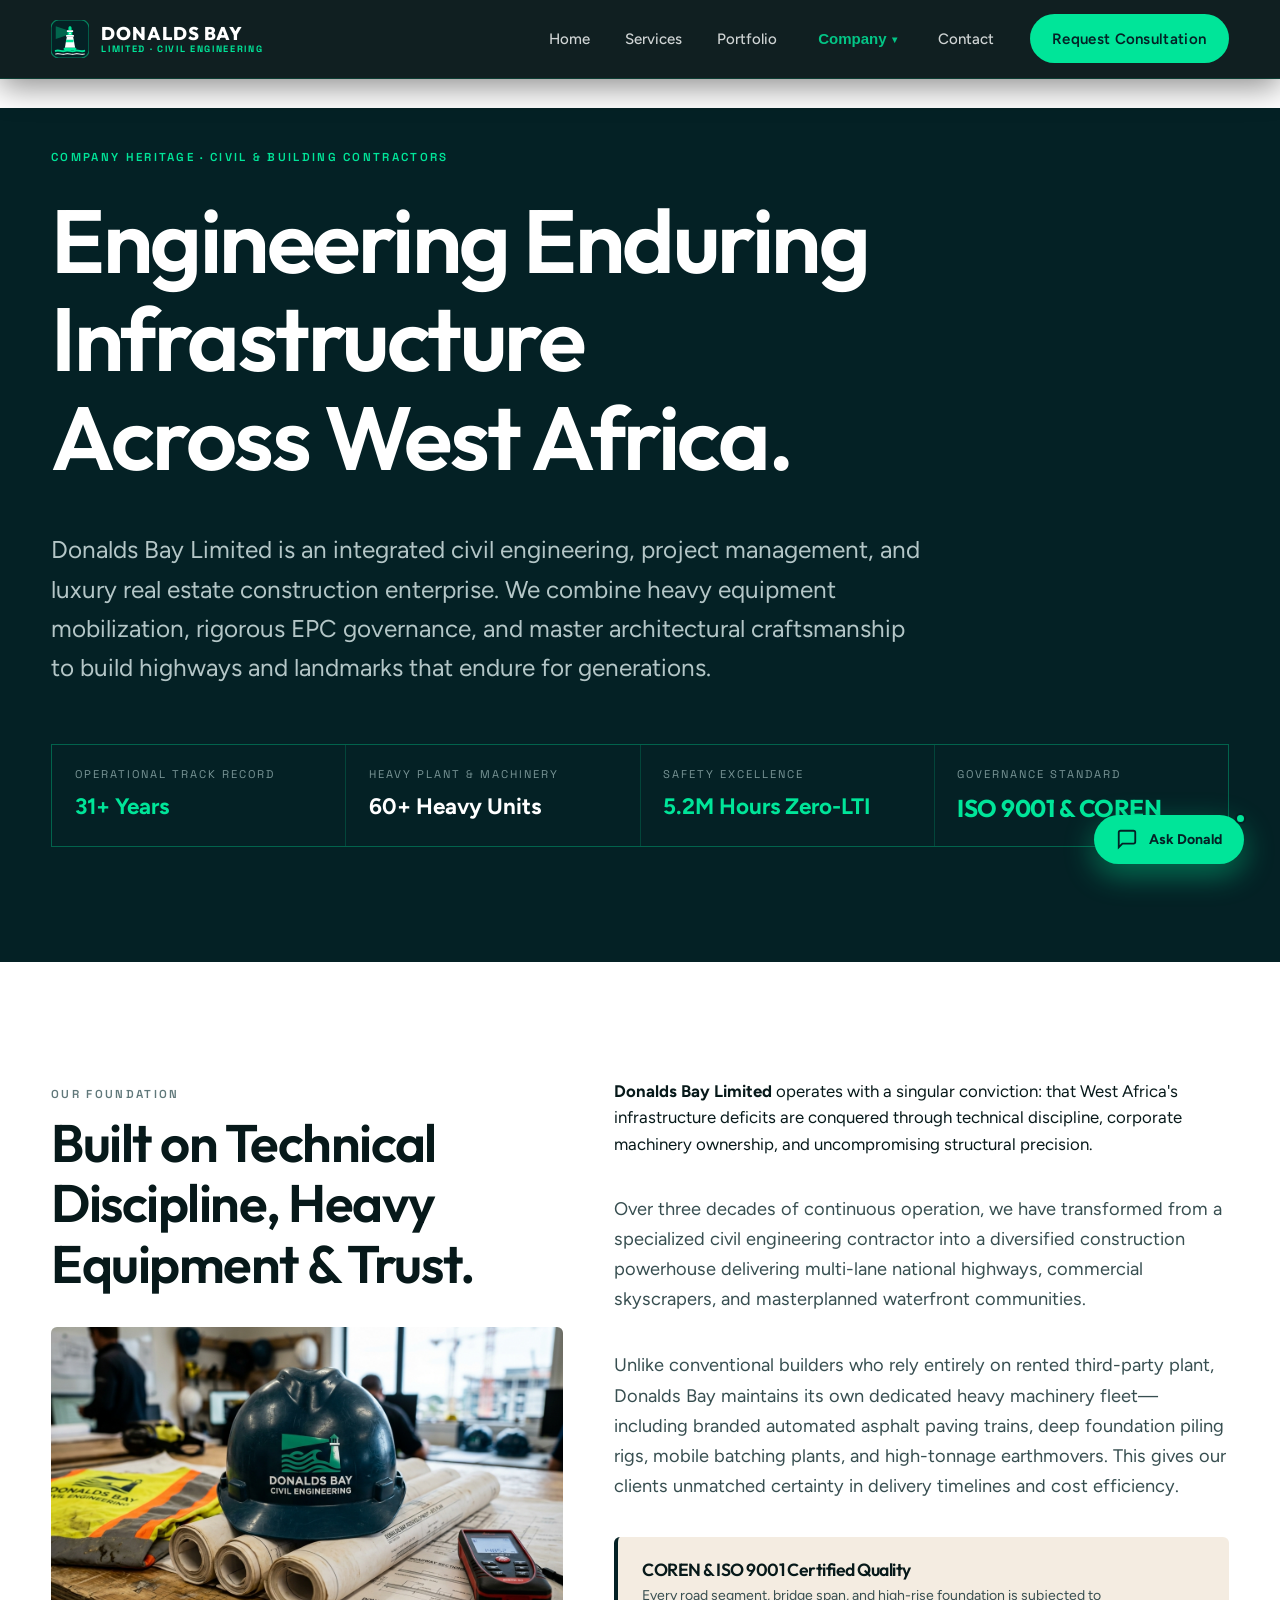
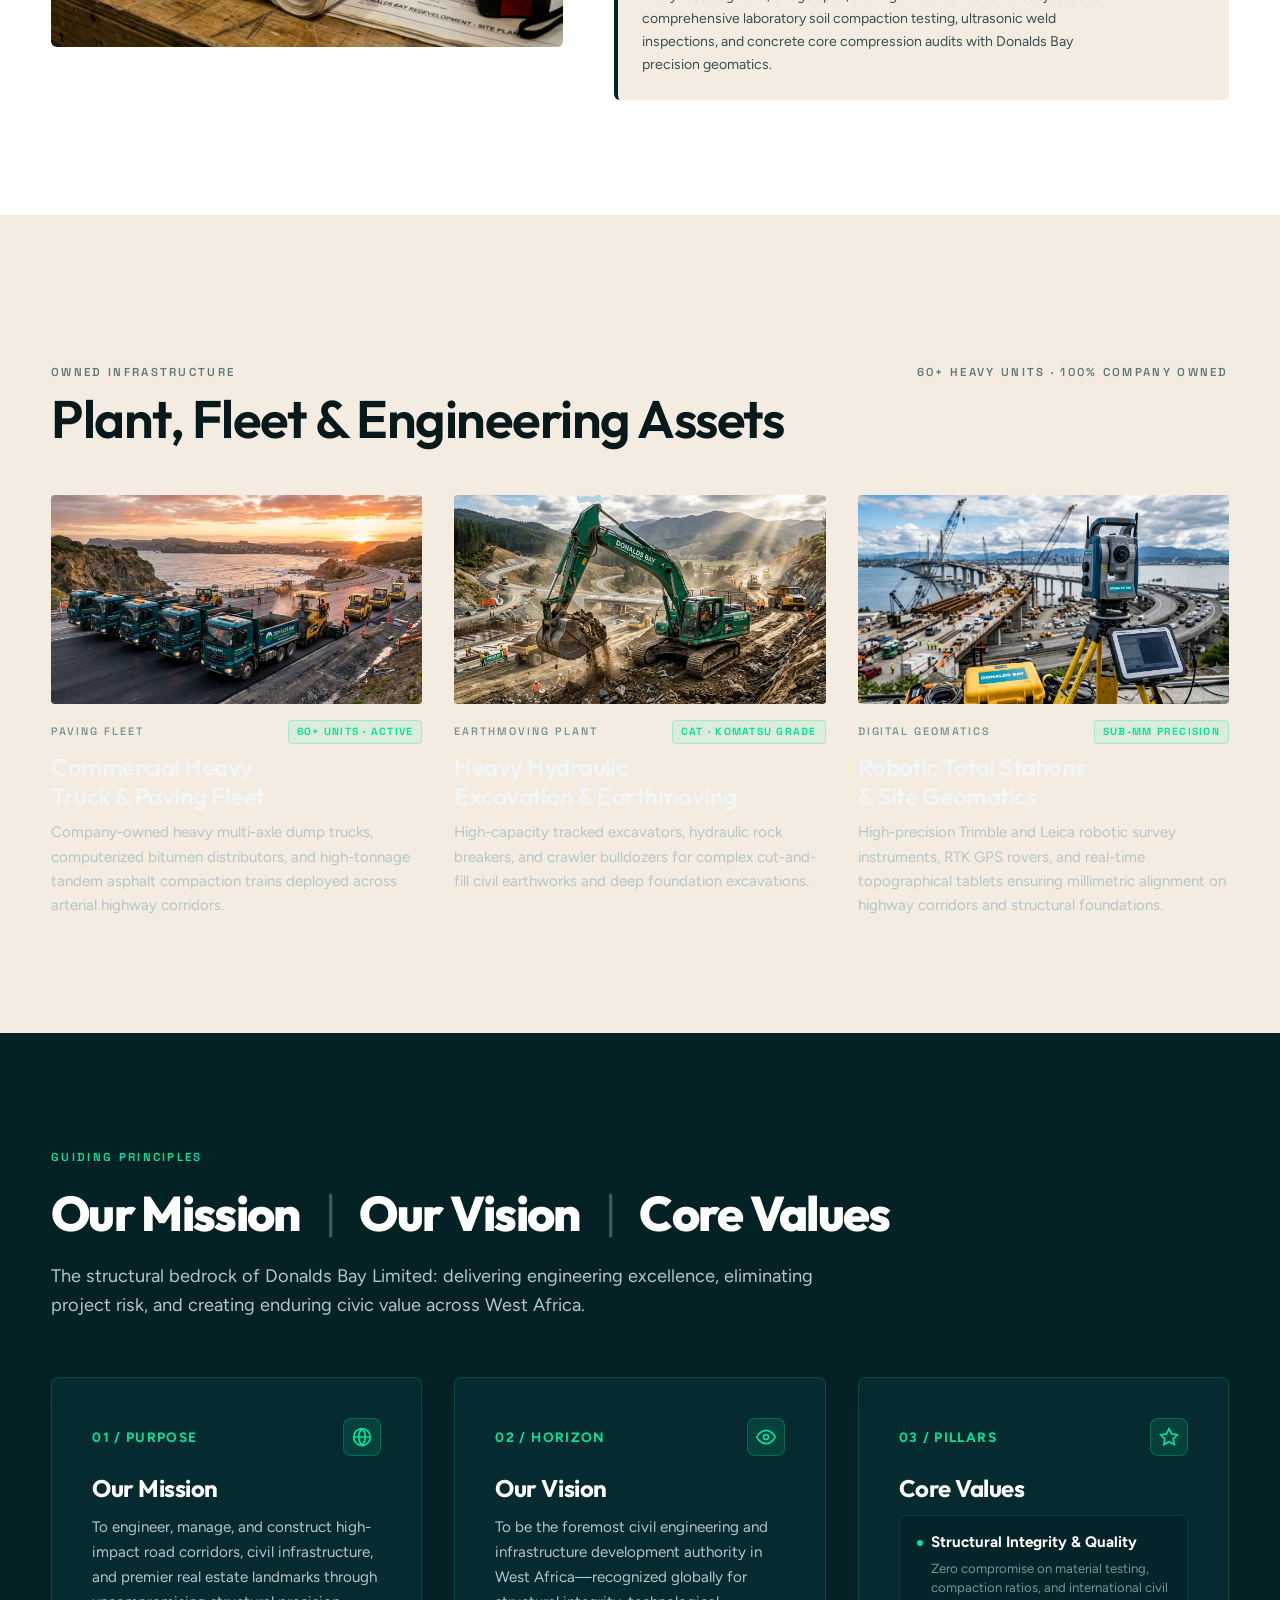
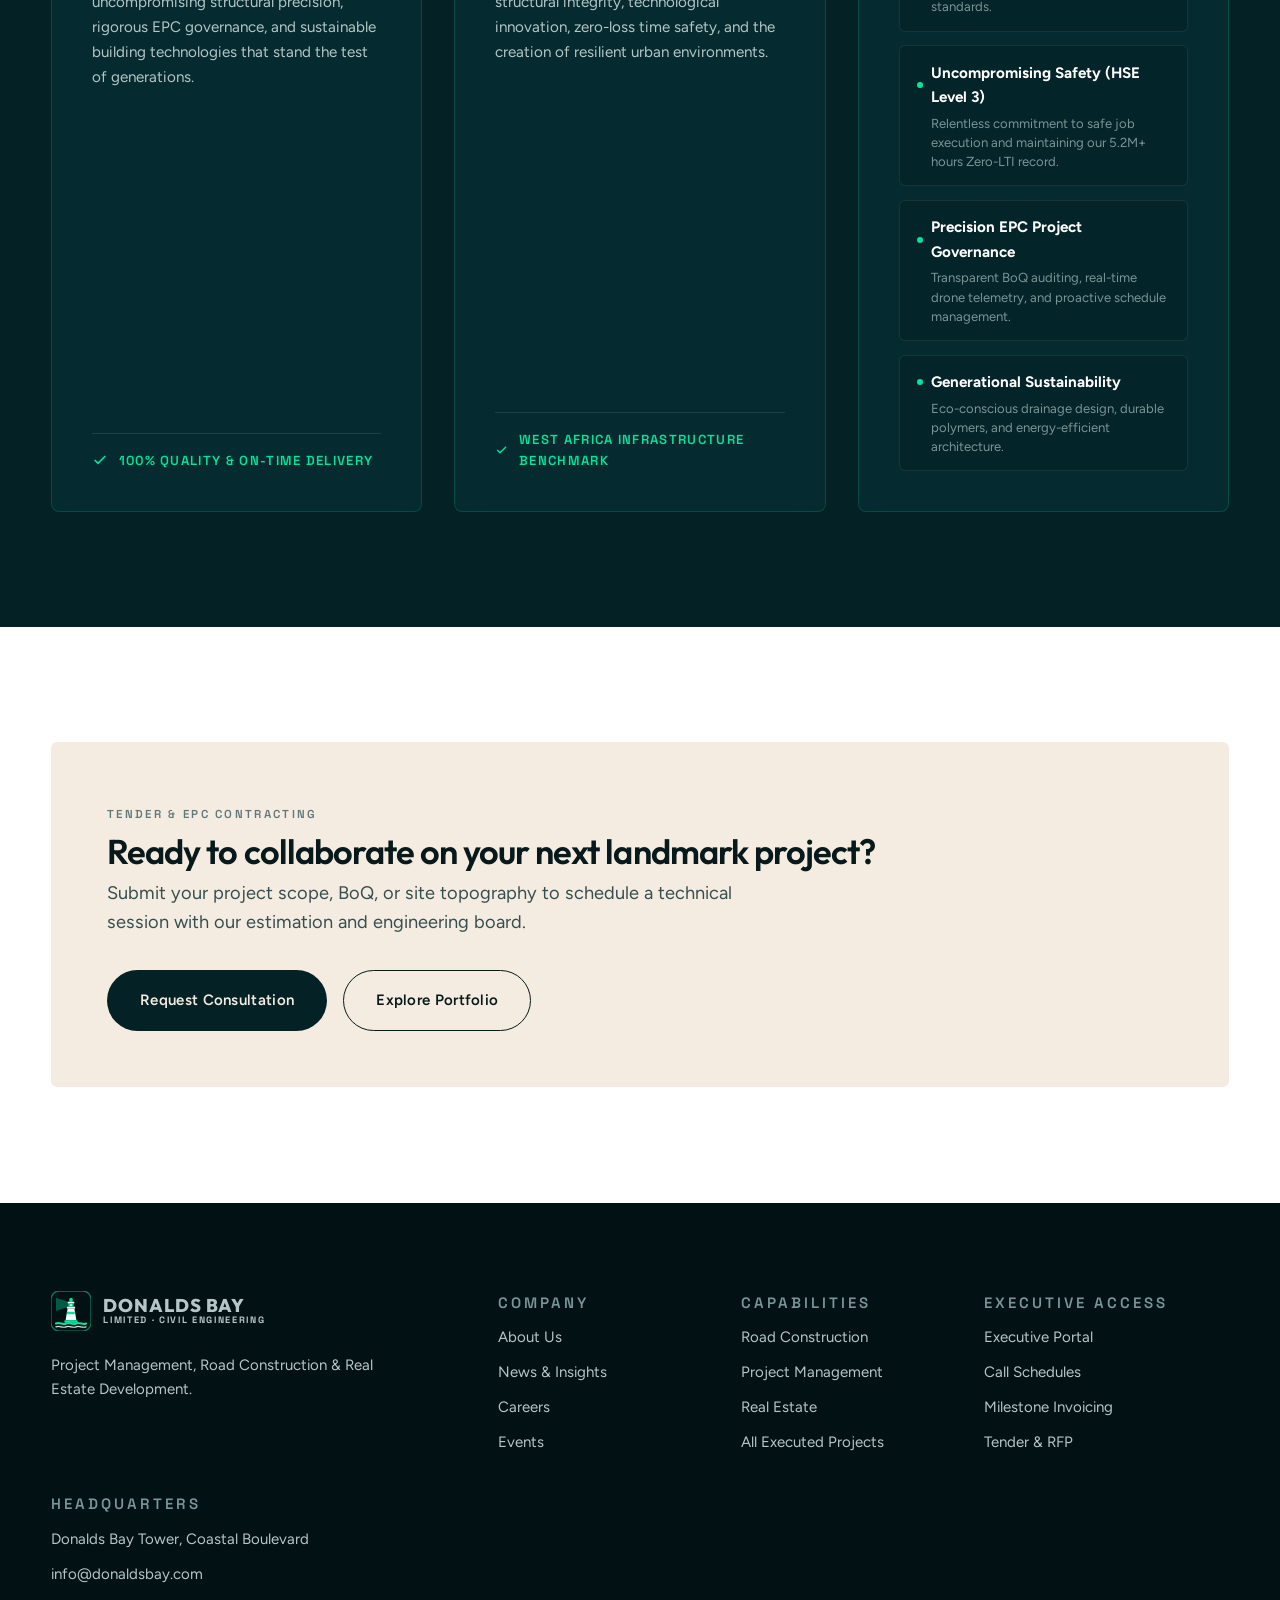
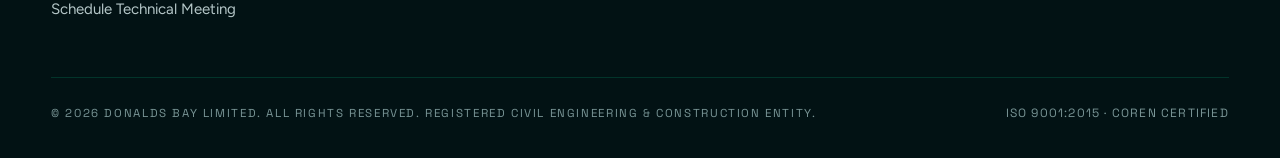
==== commit 23f981ca: "fix: ensure crisp high-contrast vector logo rendering across all pages, navbars, footers, and admin " ====
--- a/about.html
+++ b/about.html
@@ -18,7 +18,26 @@
 <header class="nav is-stuck" id="nav">
   <div class="shell nav__inner">
     <a href="index.html" class="nav__mark" aria-label="Donalds Bay Limited Homepage">
-      <img src="media/logo-white.svg" alt="Donalds Bay Limited" width="280" height="52">
+      <span class="nav-brand-logo">
+        <svg class="nav-brand-emblem" viewBox="0 0 48 48" width="40" height="40" fill="none">
+          <rect width="48" height="48" rx="10" fill="#042125" stroke="#00E599" stroke-width="1.5" stroke-opacity="0.5"/>
+          <polygon points="24,14 6,8 6,24 24,18" fill="#00E599" opacity="0.35"/>
+          <path d="M22 10C22 8.89543 22.8954 8 24 8C25.1046 8 26 8.89543 26 10V13H22V10Z" fill="#00E599"/>
+          <rect x="20" y="13" width="8" height="2" fill="#FFFFFF" rx="0.5"/>
+          <rect x="21" y="15" width="6" height="4" fill="#00E599" rx="0.5"/>
+          <rect x="23" y="16" width="2" height="2" fill="#FFFFFF"/>
+          <rect x="19" y="19" width="10" height="2" fill="#FFFFFF" rx="0.5"/>
+          <path d="M20 21L17.5 35H30.5L28 21H20Z" fill="#FFFFFF"/>
+          <polygon points="19.2 25 28.8 25 28.3 28 18.7 28" fill="#00E599"/>
+          <rect x="16" y="35" width="16" height="3" fill="#00E599" rx="1"/>
+          <path d="M6 39C10 37 14 41 18 39C22 37 26 41 30 39C34 37 38 41 42 39" stroke="#00E599" stroke-width="2.5" stroke-linecap="round" fill="none"/>
+          <path d="M6 43C10 41 14 45 18 43C22 41 26 45 30 43C34 41 38 45 42 43" stroke="#FFFFFF" stroke-width="1.5" stroke-linecap="round" fill="none" opacity="0.85"/>
+        </svg>
+        <span class="nav-brand-content">
+          <span class="nav-brand-title">DONALDS BAY</span>
+          <span class="nav-brand-sub">LIMITED &middot; CIVIL ENGINEERING</span>
+        </span>
+      </span>
     </a>
     
     <nav class="nav__links" id="nav-links">
@@ -278,7 +297,26 @@
   <div class="shell">
     <div class="foot__grid">
       <div class="foot__col">
-        <img class="foot__mark" src="media/logo-white.svg" alt="Donalds Bay Limited" width="260" height="48">
+        <a href="index.html" class="nav-brand-logo" style="margin-bottom:0.75rem;">
+          <svg class="nav-brand-emblem" viewBox="0 0 48 48" width="38" height="38" fill="none">
+            <rect width="48" height="48" rx="10" fill="#021214" stroke="#00E599" stroke-width="1.5" stroke-opacity="0.5"/>
+            <polygon points="24,14 6,8 6,24 24,18" fill="#00E599" opacity="0.35"/>
+            <path d="M22 10C22 8.89543 22.8954 8 24 8C25.1046 8 26 8.89543 26 10V13H22V10Z" fill="#00E599"/>
+            <rect x="20" y="13" width="8" height="2" fill="#FFFFFF" rx="0.5"/>
+            <rect x="21" y="15" width="6" height="4" fill="#00E599" rx="0.5"/>
+            <rect x="23" y="16" width="2" height="2" fill="#FFFFFF"/>
+            <rect x="19" y="19" width="10" height="2" fill="#FFFFFF" rx="0.5"/>
+            <path d="M20 21L17.5 35H30.5L28 21H20Z" fill="#FFFFFF"/>
+            <polygon points="19.2 25 28.8 25 28.3 28 18.7 28" fill="#00E599"/>
+            <rect x="16" y="35" width="16" height="3" fill="#00E599" rx="1"/>
+            <path d="M6 39C10 37 14 41 18 39C22 37 26 41 30 39C34 37 38 41 42 39" stroke="#00E599" stroke-width="2.5" stroke-linecap="round" fill="none"/>
+            <path d="M6 43C10 41 14 45 18 43C22 41 26 45 30 43C34 41 38 45 42 43" stroke="#FFFFFF" stroke-width="1.5" stroke-linecap="round" fill="none" opacity="0.85"/>
+          </svg>
+          <span class="nav-brand-content">
+            <span class="nav-brand-title" style="font-size:1.15rem;">DONALDS BAY</span>
+            <span class="nav-brand-sub" style="font-size:0.58rem;">LIMITED &middot; CIVIL ENGINEERING</span>
+          </span>
+        </a>
         <span style="max-width:34ch">Project Management, Road Construction &amp; Real Estate Development.</span>
       </div>
       <div class="foot__col">
--- a/css/main.css
+++ b/css/main.css
@@ -239,8 +239,9 @@
   flex-shrink: 0;
 }
 .nav__mark img, .nav__mark svg {
-  height: 36px;
+  height: 38px;
   width: auto;
+  max-width: 260px;
   display: block;
   object-fit: contain;
   transition: transform 0.25s var(--ease), opacity 0.25s var(--ease);
@@ -249,7 +250,68 @@
   transform: scale(1.02);
   opacity: 0.95;
 }
-@media (max-width: 540px) { .nav__mark img, .nav__mark svg { height: 28px; } }
+
+/* Direct High-Fidelity Brand Logo Components */
+.nav-brand-logo {
+  display: inline-flex;
+  align-items: center;
+  gap: 0.75rem;
+  text-decoration: none;
+}
+.nav-brand-emblem {
+  width: 40px;
+  height: 40px;
+  flex-shrink: 0;
+  display: block;
+  transition: transform 0.25s var(--ease);
+}
+.nav__mark:hover .nav-brand-emblem {
+  transform: scale(1.05);
+}
+.nav-brand-content {
+  display: flex;
+  flex-direction: column;
+  gap: 0.1rem;
+  justify-content: center;
+}
+.nav-brand-title {
+  font-family: var(--display);
+  font-weight: 800;
+  font-size: 1.15rem;
+  letter-spacing: 0.05em;
+  color: #FFFFFF;
+  line-height: 1.05;
+  white-space: nowrap;
+}
+.nav-brand-sub {
+  font-family: var(--label);
+  font-weight: 700;
+  font-size: 0.58rem;
+  letter-spacing: 0.18em;
+  color: var(--accent);
+  text-transform: uppercase;
+  line-height: 1;
+  white-space: nowrap;
+}
+
+.foot__mark {
+  height: 40px;
+  width: auto;
+  max-width: 260px;
+  display: block;
+  margin-bottom: 0.6rem;
+}
+
+@media (max-width: 540px) {
+  .nav__mark img, .nav__mark svg { height: 30px; }
+  .nav-brand-emblem { width: 32px; height: 32px; }
+  .nav-brand-title { font-size: 0.98rem; }
+  .nav-brand-sub { font-size: 0.52rem; letter-spacing: 0.14em; }
+}
+
+@media (max-width: 380px) {
+  .nav-brand-sub { display: none; }
+}
 
 .nav__links { display: flex; gap: 2.2rem; align-items: center; }
 
@@ -628,7 +690,7 @@
 
 .pillars__grid {
   display: grid;
-  grid-template-columns: repeat(auto-fit, minmax(320px, 1fr));
+  grid-template-columns: repeat(auto-fit, minmax(min(100%, 290px), 1fr));
   gap: clamp(1.5rem, 2.5vw, 2.25rem);
   margin-top: 3.5rem;
 }
@@ -794,7 +856,7 @@
 
 .mv-grid {
   display: grid;
-  grid-template-columns: repeat(auto-fit, minmax(320px, 1fr));
+  grid-template-columns: repeat(auto-fit, minmax(min(100%, 290px), 1fr));
   gap: clamp(1.5rem, 2.5vw, 2.25rem);
   margin-top: 3.5rem;
 }
@@ -1077,7 +1139,7 @@
 
 .grid {
   display: grid;
-  grid-template-columns: repeat(auto-fit, minmax(300px, 1fr));
+  grid-template-columns: repeat(auto-fit, minmax(min(100%, 280px), 1fr));
   gap: clamp(1.5rem, 2.5vw, 2.5rem);
   margin-top: 2.5rem;
 }
@@ -1357,10 +1419,21 @@
 }
 
 .foot__grid {
-  display: flex;
-  flex-wrap: wrap;
-  gap: 2.5rem;
-  justify-content: space-between;
+  display: grid;
+  grid-template-columns: 2fr 1fr 1fr 1.2fr;
+  gap: clamp(1.5rem, 3vw, 2.75rem);
+}
+@media (max-width: 960px) {
+  .foot__grid {
+    grid-template-columns: 1fr 1fr;
+    gap: 2rem;
+  }
+}
+@media (max-width: 540px) {
+  .foot__grid {
+    grid-template-columns: 1fr;
+    gap: 2rem;
+  }
 }
 .foot__col {
   display: flex;
@@ -2245,3 +2318,277 @@
   color: var(--white);
 }
 
+/* ==========================================================================
+   Full-Spectrum Cross-Device Responsive System
+   ========================================================================== */
+
+/* 1. Global Touch Targets & Anti-Overflow Guard */
+html, body {
+  overflow-x: hidden;
+  max-width: 100vw;
+  width: 100%;
+}
+
+@media (pointer: coarse) {
+  .btn, .nav-dropdown-toggle, .portfolio-tab, .ai-toggle-btn, .cal-nav-btn {
+    min-height: 44px;
+  }
+}
+
+/* 2. Large Tablet & Small Laptop (max-width: 1080px) */
+@media (max-width: 1080px) {
+  .shell {
+    padding-inline: clamp(1rem, 3.5vw, 2.5rem);
+  }
+  .nav__inner {
+    gap: 1.25rem;
+  }
+  .nav__links {
+    gap: 1.25rem;
+  }
+  .studio__lede {
+    max-width: 100%;
+  }
+}
+
+/* 3. Standard Tablet (max-width: 960px) */
+@media (max-width: 960px) {
+  :root {
+    --bay: clamp(3.5rem, 7vw, 6rem);
+  }
+
+  .hero {
+    min-height: 90svh;
+    padding-top: 7rem;
+    padding-bottom: 3.5rem;
+  }
+  .hero h1 {
+    font-size: clamp(2.2rem, 5.8vw, 3.8rem);
+  }
+  .hero__sub {
+    font-size: clamp(1rem, 2vw, 1.25rem);
+  }
+
+  /* Portfolio Tabs scrollable on tablet & mobile */
+  .portfolio-filters {
+    overflow-x: auto;
+    flex-wrap: nowrap;
+    -webkit-overflow-scrolling: touch;
+    padding-bottom: 0.5rem;
+    scrollbar-width: none;
+    -ms-overflow-style: none;
+  }
+  .portfolio-filters::-webkit-scrollbar {
+    display: none;
+  }
+  .portfolio-tab {
+    flex-shrink: 0;
+    white-space: nowrap;
+  }
+
+  /* Case study layout */
+  .case__meta {
+    grid-template-columns: repeat(2, 1fr);
+  }
+
+  /* AI Widget on tablets */
+  .ai-chat-box {
+    width: min(380px, calc(100vw - 2rem));
+  }
+}
+
+/* 4. Small Tablet & Phablet (max-width: 768px) */
+@media (max-width: 768px) {
+  .hero__actions {
+    flex-wrap: wrap;
+    gap: 0.75rem;
+  }
+
+  .grid__head {
+    flex-direction: column;
+    align-items: flex-start;
+    gap: 1rem;
+  }
+
+  .booking-dialog {
+    width: calc(100vw - 1rem);
+    margin: 0.5rem auto;
+  }
+
+  .reel {
+    width: 96vw;
+  }
+
+  .reel__head {
+    padding: 0.75rem 1rem;
+  }
+
+  .reel__title {
+    font-size: 0.88rem;
+  }
+
+  /* Universal table container touch scroll */
+  .table-container {
+    overflow-x: auto;
+    -webkit-overflow-scrolling: touch;
+    width: 100%;
+    margin-inline: 0;
+  }
+}
+
+/* 5. Mobile Devices (max-width: 600px) */
+@media (max-width: 600px) {
+  :root {
+    --gutter: 1.15rem;
+    --bay: 3.5rem;
+  }
+
+  .hero h1 {
+    font-size: clamp(2rem, 8.5vw, 2.75rem);
+    letter-spacing: -0.03em;
+  }
+
+  .hero__sub {
+    margin-top: 1rem;
+    font-size: 0.95rem;
+    line-height: 1.5;
+  }
+
+  .hero__actions {
+    flex-direction: column;
+    width: 100%;
+  }
+  .hero__actions .btn {
+    width: 100%;
+    justify-content: center;
+  }
+
+  /* Pillars and cards on mobile */
+  .itb-card__body {
+    padding: 1.25rem 1.1rem;
+  }
+  .itb-card__title {
+    font-size: 1.2rem;
+  }
+  .itb-card__desc {
+    font-size: 0.88rem;
+  }
+
+  .mv-card {
+    padding: 1.25rem 1.1rem;
+  }
+  .mv-card__title {
+    font-size: 1.25rem;
+  }
+
+  /* Form controls iOS anti-zoom */
+  .form-control, .bform-control, .table-search, .table-select {
+    font-size: 16px !important;
+  }
+
+  /* Calendar Widget on mobile */
+  .cal-widget {
+    padding: 0.85rem 0.65rem;
+  }
+  .cal-days-grid {
+    gap: 2px;
+  }
+  .cal-day {
+    font-size: 0.8rem;
+    min-height: 34px;
+  }
+  .slots-grid {
+    grid-template-columns: repeat(2, 1fr);
+    gap: 0.4rem;
+  }
+  .slot-btn {
+    padding: 0.5rem 0.35rem;
+  }
+  .slot-time {
+    font-size: 0.75rem;
+  }
+  .slot-desc {
+    font-size: 0.62rem;
+  }
+
+  /* AI Widget anchored safely on mobile */
+  .ai-widget {
+    bottom: 1rem;
+    right: 1rem;
+  }
+  .ai-toggle-btn {
+    padding: 0.7rem 1.1rem;
+    font-size: 0.8rem;
+  }
+  .ai-chat-box {
+    position: fixed;
+    bottom: 4.8rem;
+    left: 0.75rem;
+    right: 0.75rem;
+    width: calc(100vw - 1.5rem);
+    height: calc(100vh - 6.5rem);
+    max-height: 520px;
+    border-radius: 10px;
+  }
+
+  /* Studio Facts */
+  .studio__facts {
+    grid-template-columns: 1fr;
+    gap: 1.2rem;
+  }
+
+  /* Case stills on mobile */
+  .case__stills {
+    grid-template-columns: 1fr;
+  }
+  .case__still--wide {
+    grid-column: 1;
+  }
+  .case__meta {
+    grid-template-columns: 1fr;
+  }
+
+  /* Subpage headers */
+  .subpage-hero {
+    padding-top: 6.5rem;
+    padding-bottom: 2.5rem;
+  }
+}
+
+/* 6. Ultra-Compact Mobile Phones (max-width: 380px) */
+@media (max-width: 380px) {
+  :root {
+    --gutter: 0.9rem;
+  }
+
+  .nav .btn {
+    display: none; /* Keep nav uncluttered on 320-375px; accessible in mobile menu */
+  }
+
+  .nav__toggle {
+    padding: 0.45rem 0.75rem;
+    font-size: 0.75rem;
+  }
+
+  .nav__mark img, .nav__mark svg {
+    height: 24px;
+  }
+
+  .hero h1 {
+    font-size: 1.85rem;
+  }
+
+  .itb-card__media {
+    aspect-ratio: 16 / 11;
+  }
+
+  .slots-grid {
+    grid-template-columns: 1fr;
+  }
+
+  .bsuccess-grid {
+    grid-template-columns: 1fr;
+  }
+}
+
+
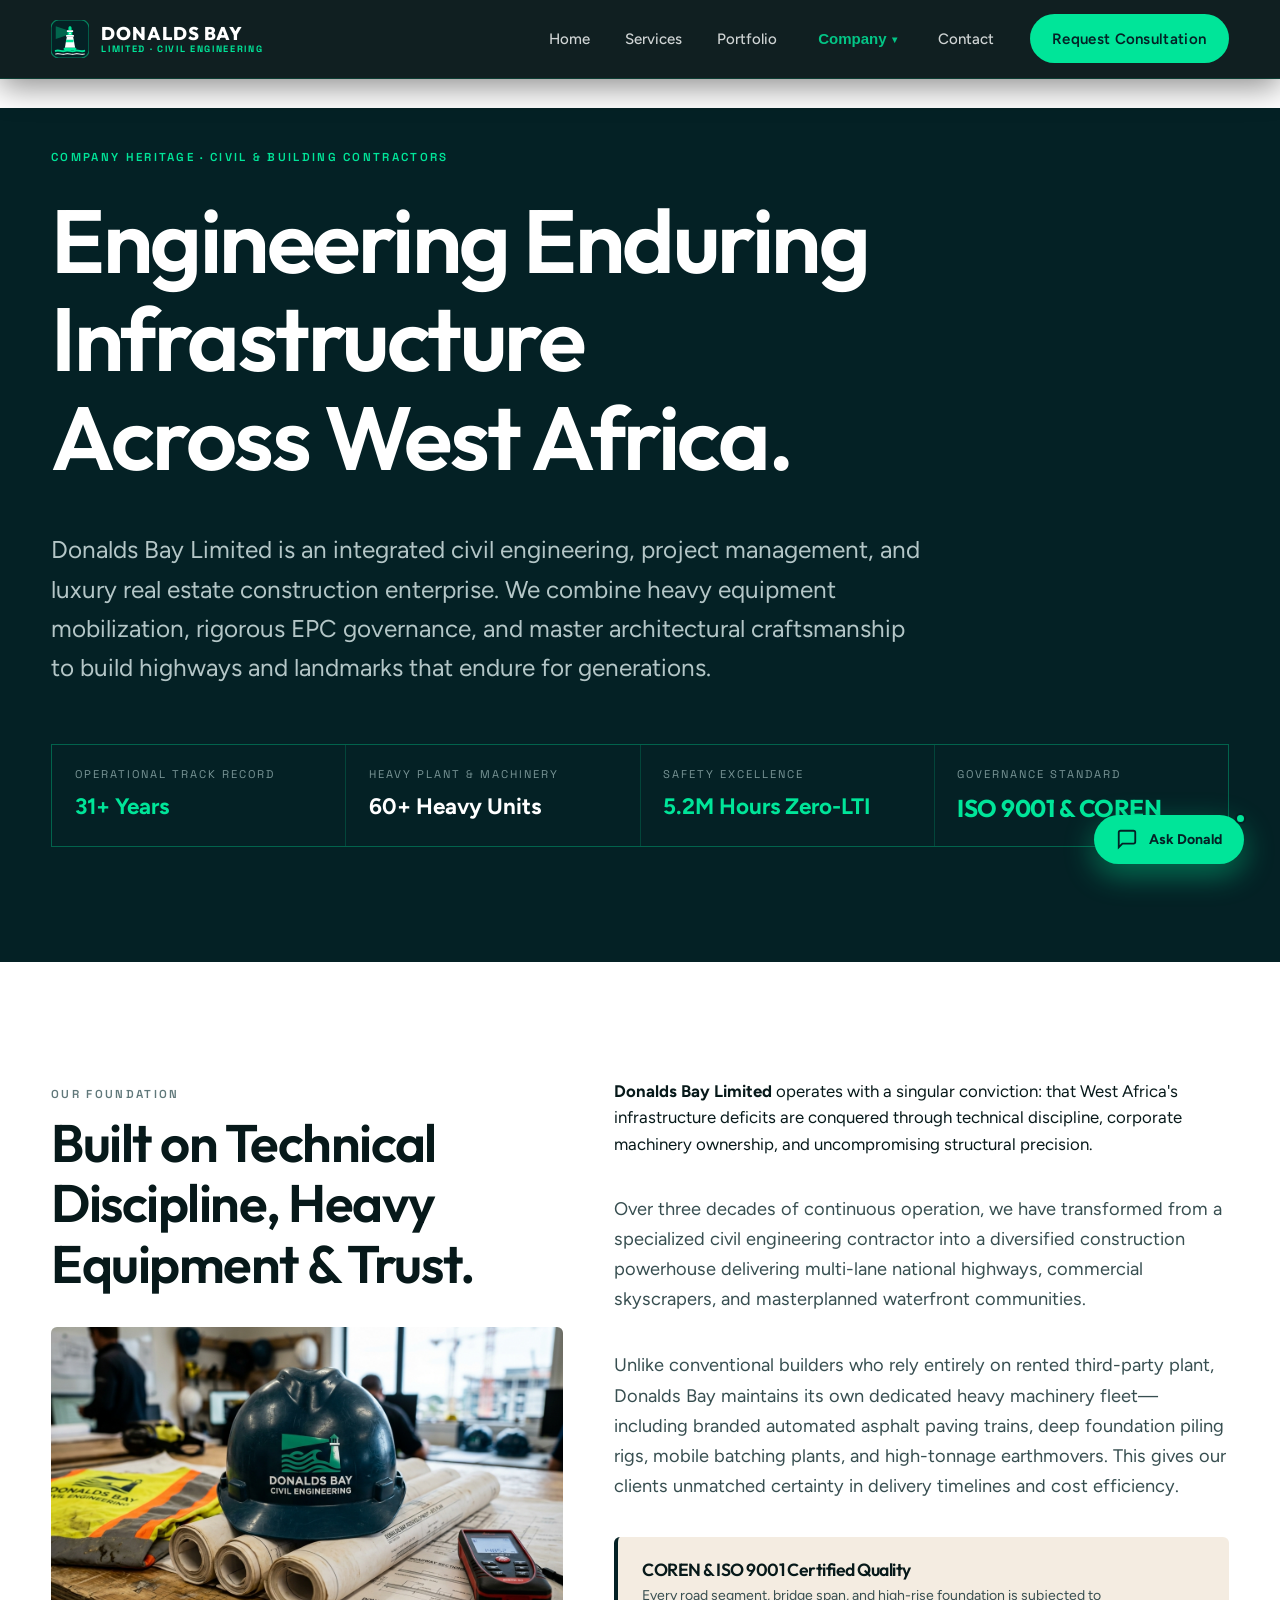
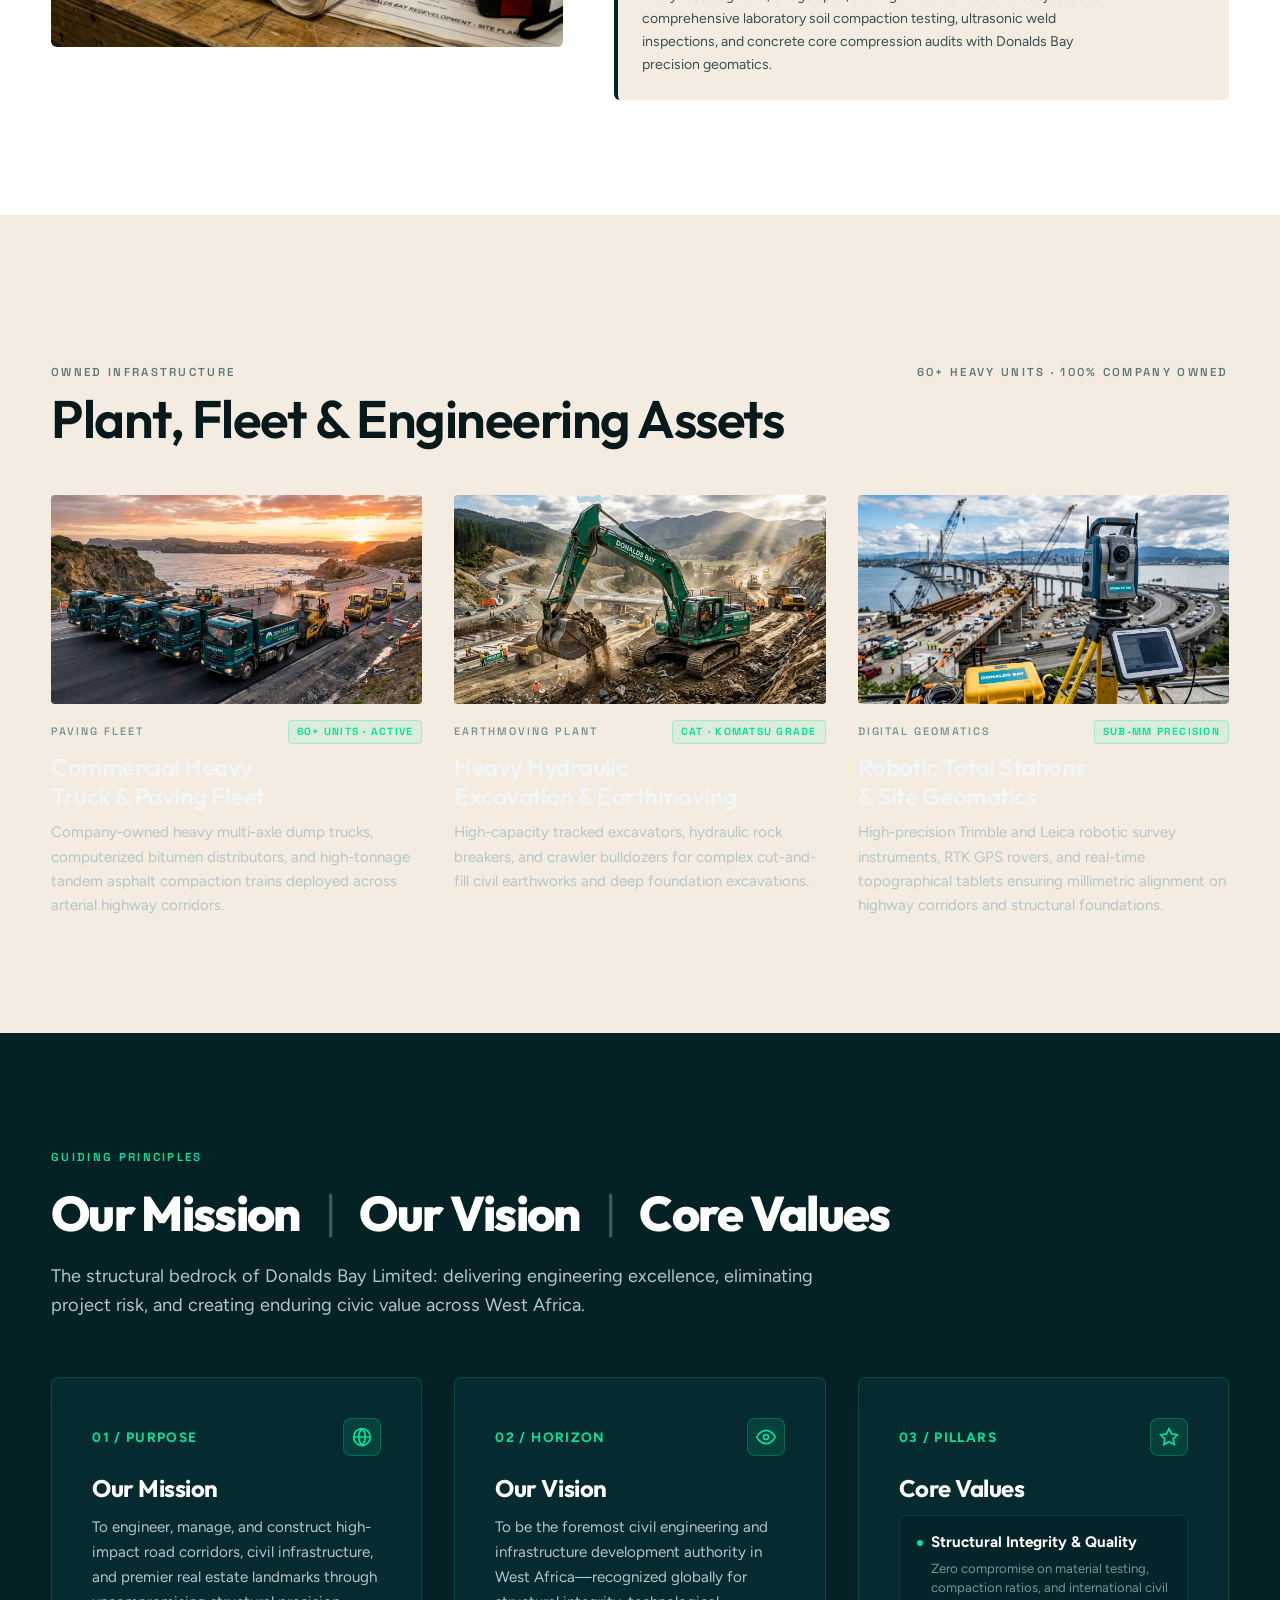
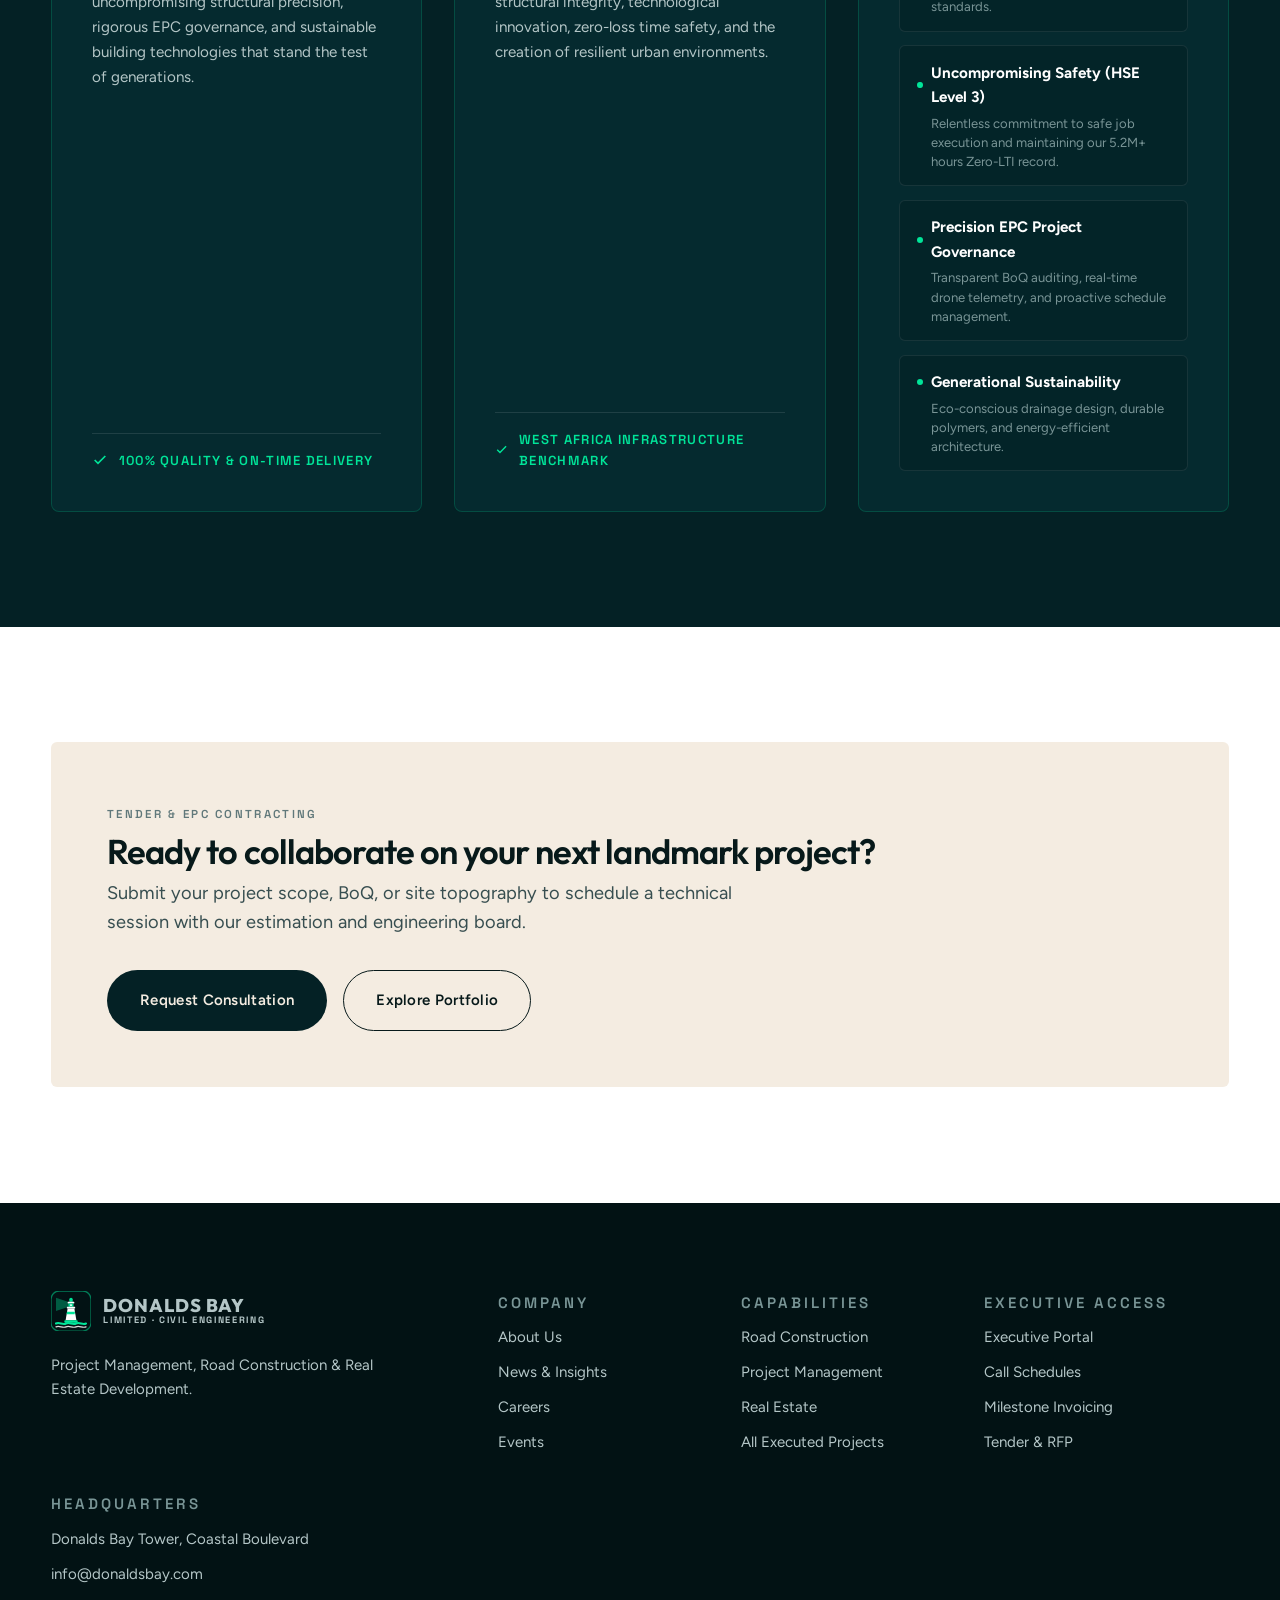
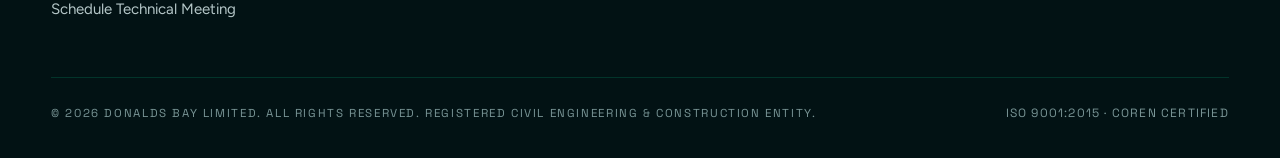
==== commit 8d375aec: "feat: complete comprehensive smartphone responsive system across all pages, modals, and drawers" ====
--- a/about.html
+++ b/about.html
@@ -56,6 +56,7 @@
         </div>
       </div>
       <a href="index.html#book">Contact</a>
+      <a href="index.html#book" class="btn btn--primary nav-mobile-cta">Request Consultation &rarr;</a>
     </nav>
     
     <a class="btn btn--primary" href="index.html#book">Request Consultation</a>
--- a/css/main.css
+++ b/css/main.css
@@ -508,8 +508,21 @@
     display: block !important;
     width: 100% !important;
     padding: 0.65rem 1.1rem !important;
-    clear: both !important;
-  }
+  }
+  .nav-mobile-cta {
+    display: flex !important;
+    justify-content: center !important;
+    align-items: center !important;
+    width: 100% !important;
+    margin-top: 1rem !important;
+    padding: 0.95rem !important;
+    font-size: 0.95rem !important;
+    border-radius: 999px !important;
+  }
+}
+
+.nav-mobile-cta {
+  display: none !important;
 }
 
 @media (max-width: 440px) {
@@ -2437,149 +2450,418 @@
 }
 
 /* 5. Mobile Devices (max-width: 600px) */
-@media (max-width: 600px) {
+/* ==========================================================================
+   Comprehensive Smartphone & Small Screen Responsiveness System
+   ========================================================================== */
+
+/* Universal Anti-Overflow and Fluid Box Model */
+html, body {
+  overflow-x: hidden !important;
+  width: 100% !important;
+  max-width: 100vw !important;
+  position: relative;
+}
+
+*, *::before, *::after {
+  box-sizing: border-box;
+}
+
+img, video, svg, canvas, iframe {
+  max-width: 100%;
+  height: auto;
+}
+
+/* 4. Small Tablet & Phablet (max-width: 768px) */
+@media (max-width: 768px) {
   :root {
-    --gutter: 1.15rem;
-    --bay: 3.5rem;
-  }
-
+    --gutter: 1.25rem;
+    --bay: clamp(3rem, 6vw, 4.5rem);
+  }
+
+  .shell {
+    width: 100%;
+    padding-inline: var(--gutter);
+  }
+
+  /* Header & Navigation */
+  .nav {
+    padding-block: 0.8rem;
+  }
+  .nav__inner {
+    gap: 0.75rem;
+    justify-content: space-between;
+  }
+  .nav-brand-logo {
+    gap: 0.65rem;
+  }
+  .nav-brand-emblem {
+    width: 34px;
+    height: 34px;
+  }
+  .nav-brand-title {
+    font-size: 1.05rem;
+  }
+  .nav-brand-sub {
+    font-size: 0.52rem;
+    letter-spacing: 0.14em;
+  }
+
+  .nav__toggle {
+    display: inline-flex;
+    padding: 0.55rem 0.95rem;
+    font-size: 0.82rem;
+  }
+
+  /* Hero Section */
+  .hero {
+    min-height: 85svh;
+    padding-top: 6.5rem;
+    padding-bottom: 3rem;
+  }
   .hero h1 {
-    font-size: clamp(2rem, 8.5vw, 2.75rem);
-    letter-spacing: -0.03em;
-  }
-
+    font-size: clamp(2.1rem, 7.5vw, 3.2rem);
+    line-height: 1.12;
+    letter-spacing: -0.025em;
+  }
   .hero__sub {
-    margin-top: 1rem;
-    font-size: 0.95rem;
+    font-size: 1rem;
+    line-height: 1.55;
+    max-width: 100%;
+  }
+  .hero__actions {
+    flex-wrap: wrap;
+    gap: 0.75rem;
+  }
+
+  /* Grids to single column */
+  .grid, .grid--2, .grid--3, .grid--4, .itb-grid, .mv-grid, .team-grid, .news-grid, .events-grid, .careers-grid {
+    grid-template-columns: 1fr !important;
+    gap: 1.5rem;
+  }
+
+  .grid__head {
+    flex-direction: column;
+    align-items: flex-start;
+    gap: 1rem;
+  }
+
+  /* Booking Dialog */
+  .booking-dialog {
+    width: calc(100vw - 1.25rem);
+    max-width: 540px;
+    margin: 0.75rem auto;
+    padding: 1.25rem;
+  }
+
+  /* Modal Reel */
+  .reel {
+    width: 95vw;
+  }
+  .reel__head {
+    padding: 0.75rem 1rem;
+  }
+
+  /* Horizontal swipe tables */
+  .table-container, .table-responsive {
+    overflow-x: auto;
+    -webkit-overflow-scrolling: touch;
+    width: 100%;
+    margin-inline: 0;
+  }
+}
+
+/* 5. Mobile Devices & Smartphones (max-width: 540px) */
+@media (max-width: 540px) {
+  :root {
+    --gutter: 1rem;
+    --bay: 3rem;
+  }
+
+  /* Header Bar Clean Compact layout */
+  .nav > .shell > .btn {
+    display: none; /* Accessible directly inside mobile drawer menu */
+  }
+
+  .nav.is-open .nav__links {
+    padding: 0.5rem var(--gutter) 1.5rem;
+  }
+  .nav.is-open .nav__links a,
+  .nav.is-open .nav-dropdown-toggle {
+    padding: 0.85rem 0.25rem;
+    font-size: 1.05rem;
+  }
+
+  .nav-brand-logo {
+    gap: 0.55rem;
+  }
+  .nav-brand-emblem {
+    width: 32px;
+    height: 32px;
+  }
+  .nav-brand-title {
+    font-size: 0.98rem;
+  }
+  .nav-brand-sub {
+    font-size: 0.5rem;
+    letter-spacing: 0.12em;
+  }
+
+  /* Hero adjustments */
+  .hero {
+    min-height: auto;
+    padding-top: 5.5rem;
+    padding-bottom: 2.75rem;
+  }
+  .hero h1 {
+    font-size: clamp(1.85rem, 8vw, 2.5rem);
+    letter-spacing: -0.025em;
+  }
+  .hero__sub {
+    font-size: 0.92rem;
     line-height: 1.5;
   }
-
   .hero__actions {
     flex-direction: column;
     width: 100%;
+    gap: 0.65rem;
+    margin-top: 1.75rem;
   }
   .hero__actions .btn {
     width: 100%;
     justify-content: center;
-  }
-
-  /* Pillars and cards on mobile */
+    padding: 0.95rem 1.25rem;
+    font-size: 0.95rem;
+  }
+
+  /* Capabilities and Pillar cards */
+  .itb-card {
+    border-radius: 8px;
+  }
+  .itb-card__media {
+    aspect-ratio: 16 / 10;
+  }
   .itb-card__body {
-    padding: 1.25rem 1.1rem;
+    padding: 1.2rem 1rem;
   }
   .itb-card__title {
     font-size: 1.2rem;
   }
   .itb-card__desc {
     font-size: 0.88rem;
-  }
-
-  .mv-card {
-    padding: 1.25rem 1.1rem;
-  }
-  .mv-card__title {
-    font-size: 1.25rem;
-  }
-
-  /* Form controls iOS anti-zoom */
+    line-height: 1.5;
+  }
+  .itb-card__tags {
+    gap: 0.4rem;
+  }
+  .itb-card__tag {
+    font-size: 0.72rem;
+    padding: 0.25rem 0.6rem;
+  }
+
+  /* Studio Stats / Facts */
+  .studio__facts {
+    grid-template-columns: 1fr;
+    gap: 1.25rem;
+    margin-top: 2rem;
+  }
+  .studio__facts li {
+    padding-top: 0.85rem;
+  }
+
+  /* Case study layout */
+  .case__head {
+    margin-bottom: 1.5rem;
+  }
+  .case__title {
+    font-size: 1.35rem;
+    max-width: 100%;
+  }
+  .case__meta {
+    grid-template-columns: 1fr;
+    margin-top: 1.5rem;
+  }
+  .case__cell {
+    padding: 1rem 1.1rem;
+  }
+  .case__stills {
+    grid-template-columns: 1fr;
+    gap: 0.75rem;
+  }
+  .case__still--wide {
+    grid-column: 1;
+  }
+
+  /* Consultation RFP Form */
+  .rfp-box {
+    padding: 1.25rem 1rem;
+    border-radius: 8px;
+  }
+  .rfp-form {
+    gap: 1.1rem;
+  }
   .form-control, .bform-control, .table-search, .table-select {
-    font-size: 16px !important;
-  }
-
-  /* Calendar Widget on mobile */
+    font-size: 16px !important; /* iOS anti-zoom */
+    padding: 0.8rem 0.95rem;
+  }
+  .service-pills {
+    gap: 0.45rem;
+  }
+  .service-pill span {
+    padding: 0.5rem 0.85rem;
+    font-size: 0.8rem;
+  }
+
+  /* Calendar Booking Modal on Smartphones */
+  .booking-dialog {
+    width: calc(100vw - 0.75rem);
+    margin: 0.35rem auto;
+    padding: 1rem 0.75rem;
+    max-height: 92vh;
+    border-radius: 10px;
+  }
+  .bmodal-head h3 {
+    font-size: 1.15rem;
+  }
   .cal-widget {
-    padding: 0.85rem 0.65rem;
+    padding: 0.75rem 0.45rem;
+    border-radius: 8px;
+  }
+  .cal-header {
+    margin-bottom: 0.65rem;
+  }
+  .cal-month-title {
+    font-size: 0.95rem;
+  }
+  .cal-weekdays {
+    font-size: 0.68rem;
+    margin-bottom: 0.35rem;
   }
   .cal-days-grid {
     gap: 2px;
   }
   .cal-day {
-    font-size: 0.8rem;
-    min-height: 34px;
+    font-size: 0.82rem;
+    min-height: 36px;
   }
   .slots-grid {
     grid-template-columns: repeat(2, 1fr);
-    gap: 0.4rem;
+    gap: 0.45rem;
   }
   .slot-btn {
-    padding: 0.5rem 0.35rem;
+    padding: 0.6rem 0.35rem;
+    border-radius: 6px;
   }
   .slot-time {
-    font-size: 0.75rem;
+    font-size: 0.78rem;
   }
   .slot-desc {
     font-size: 0.62rem;
   }
 
-  /* AI Widget anchored safely on mobile */
+  /* Ask Donald AI Assistant Widget on Smartphone */
   .ai-widget {
-    bottom: 1rem;
-    right: 1rem;
+    bottom: 0.85rem;
+    right: 0.85rem;
   }
   .ai-toggle-btn {
-    padding: 0.7rem 1.1rem;
-    font-size: 0.8rem;
+    padding: 0.65rem 1rem;
+    font-size: 0.82rem;
+    border-radius: 999px;
   }
   .ai-chat-box {
     position: fixed;
-    bottom: 4.8rem;
-    left: 0.75rem;
-    right: 0.75rem;
-    width: calc(100vw - 1.5rem);
-    height: calc(100vh - 6.5rem);
+    bottom: 4.4rem;
+    left: 0.5rem;
+    right: 0.5rem;
+    width: calc(100vw - 1rem);
+    height: calc(100vh - 5.5rem);
     max-height: 520px;
-    border-radius: 10px;
-  }
-
-  /* Studio Facts */
-  .studio__facts {
+    border-radius: 12px;
+  }
+  .ai-messages {
+    padding: 0.85rem;
+    gap: 0.75rem;
+  }
+  .ai-bubble {
+    font-size: 0.88rem;
+    line-height: 1.45;
+  }
+  .ai-chips {
+    gap: 0.4rem;
+  }
+  .ai-chip {
+    font-size: 0.72rem;
+    padding: 0.35rem 0.65rem;
+  }
+
+  /* Subpage layouts */
+  .subpage-hero {
+    padding-top: 5.5rem;
+    padding-bottom: 2.25rem;
+  }
+  .subpage-title {
+    font-size: clamp(1.75rem, 7vw, 2.35rem);
+  }
+  .subpage-desc {
+    font-size: 0.92rem;
+  }
+
+  /* Portfolio Tabs Swipeable Bar */
+  .portfolio-filters, .news-filters {
+    display: flex;
+    overflow-x: auto;
+    -webkit-overflow-scrolling: touch;
+    white-space: nowrap;
+    scrollbar-width: none;
+    gap: 0.45rem;
+    padding-bottom: 0.5rem;
+  }
+  .portfolio-tab, .news-tab {
+    flex-shrink: 0;
+    padding: 0.45rem 0.85rem;
+    font-size: 0.8rem;
+  }
+
+  /* Footer on Smartphone */
+  .foot {
+    padding-block: 3rem 1.75rem;
+  }
+  .foot__grid {
     grid-template-columns: 1fr;
-    gap: 1.2rem;
-  }
-
-  /* Case stills on mobile */
-  .case__stills {
-    grid-template-columns: 1fr;
-  }
-  .case__still--wide {
-    grid-column: 1;
-  }
-  .case__meta {
-    grid-template-columns: 1fr;
-  }
-
-  /* Subpage headers */
-  .subpage-hero {
-    padding-top: 6.5rem;
-    padding-bottom: 2.5rem;
+    gap: 2rem;
+  }
+  .foot__col {
+    gap: 0.55rem;
+  }
+  .foot__base {
+    flex-direction: column;
+    gap: 0.75rem;
+    text-align: center;
+    padding-top: 1.5rem;
+    margin-top: 2rem;
   }
 }
 
 /* 6. Ultra-Compact Mobile Phones (max-width: 380px) */
 @media (max-width: 380px) {
   :root {
-    --gutter: 0.9rem;
-  }
-
-  .nav .btn {
-    display: none; /* Keep nav uncluttered on 320-375px; accessible in mobile menu */
+    --gutter: 0.8rem;
+  }
+
+  .nav-brand-title {
+    font-size: 0.9rem;
+  }
+  .nav-brand-sub {
+    display: none; /* Maximize room on 320px screens */
   }
 
   .nav__toggle {
-    padding: 0.45rem 0.75rem;
+    padding: 0.42rem 0.7rem;
     font-size: 0.75rem;
   }
 
-  .nav__mark img, .nav__mark svg {
-    height: 24px;
-  }
-
   .hero h1 {
-    font-size: 1.85rem;
-  }
-
-  .itb-card__media {
-    aspect-ratio: 16 / 11;
+    font-size: 1.75rem;
   }
 
   .slots-grid {
@@ -2589,6 +2871,14 @@
   .bsuccess-grid {
     grid-template-columns: 1fr;
   }
-}
-
-
+
+  .bstep-progress {
+    gap: 0.35rem;
+  }
+  .bstep-label {
+    font-size: 0.65rem;
+  }
+}
+
+
+
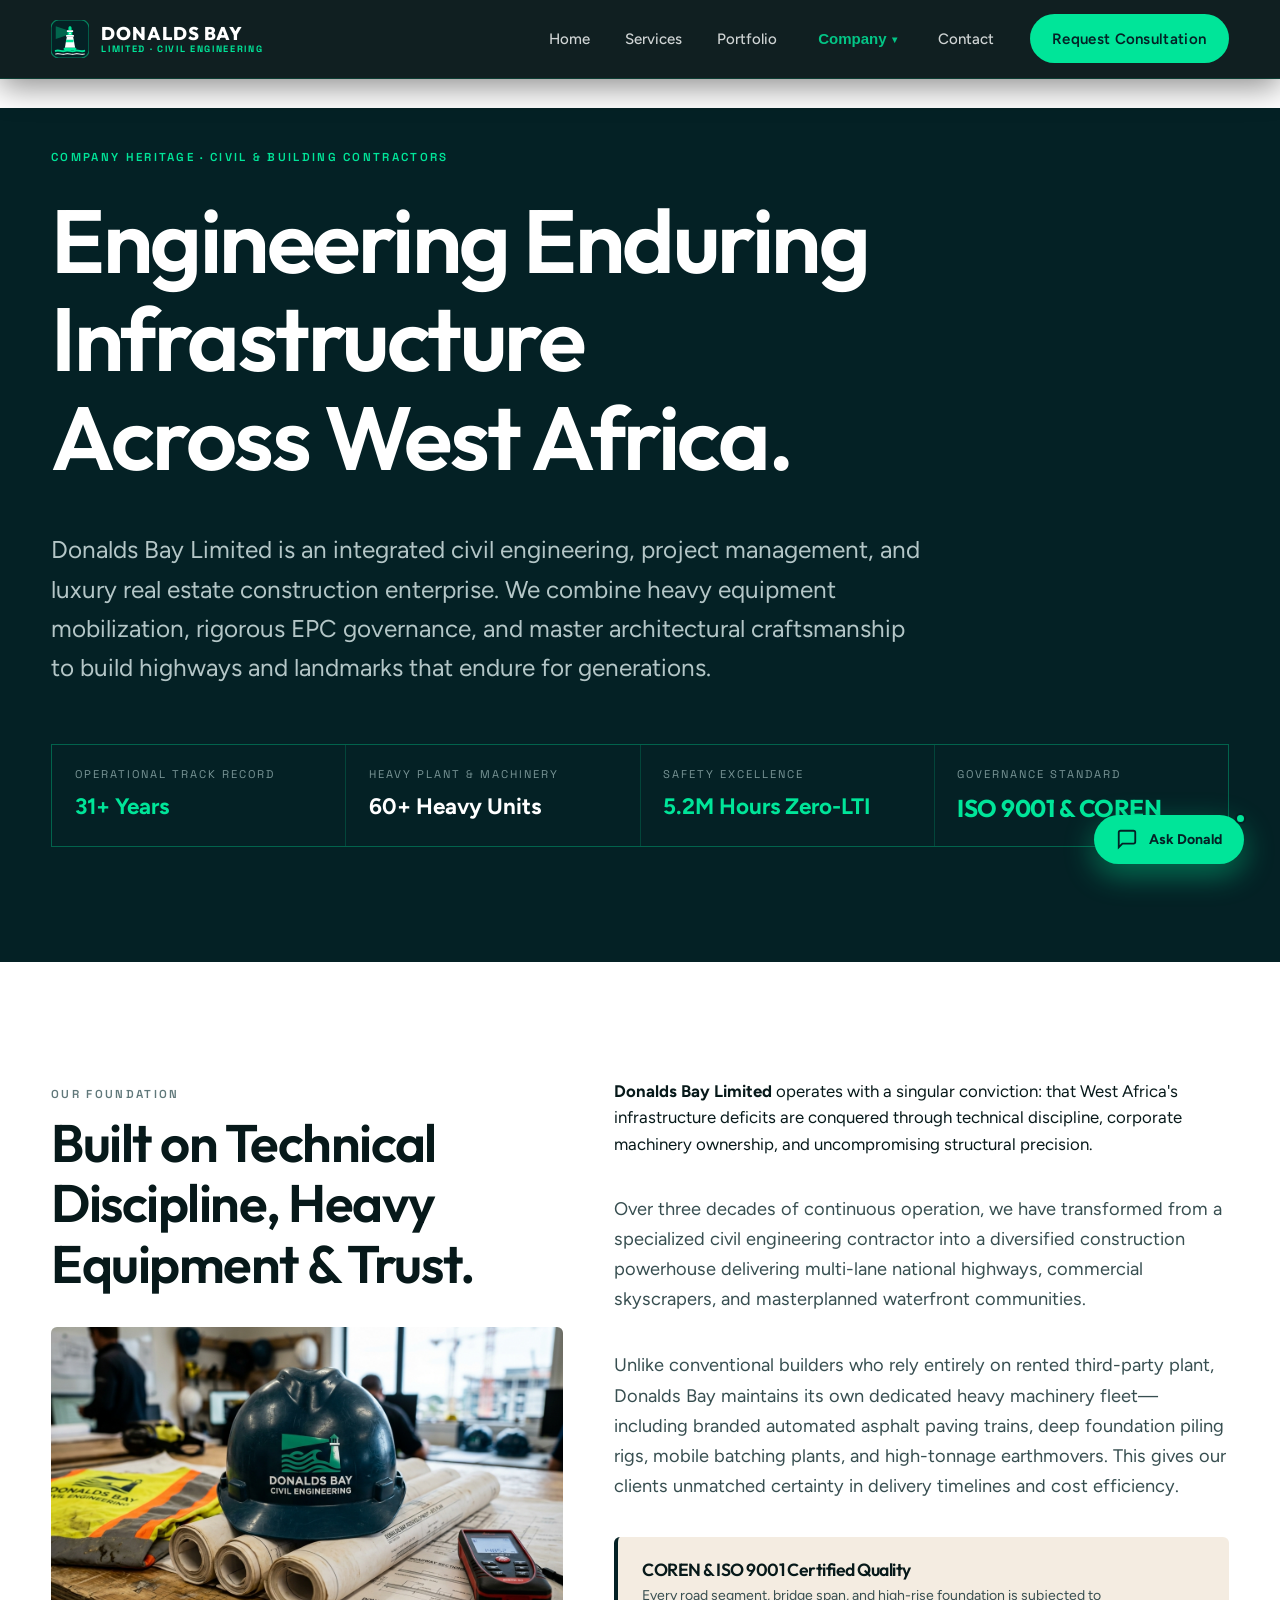
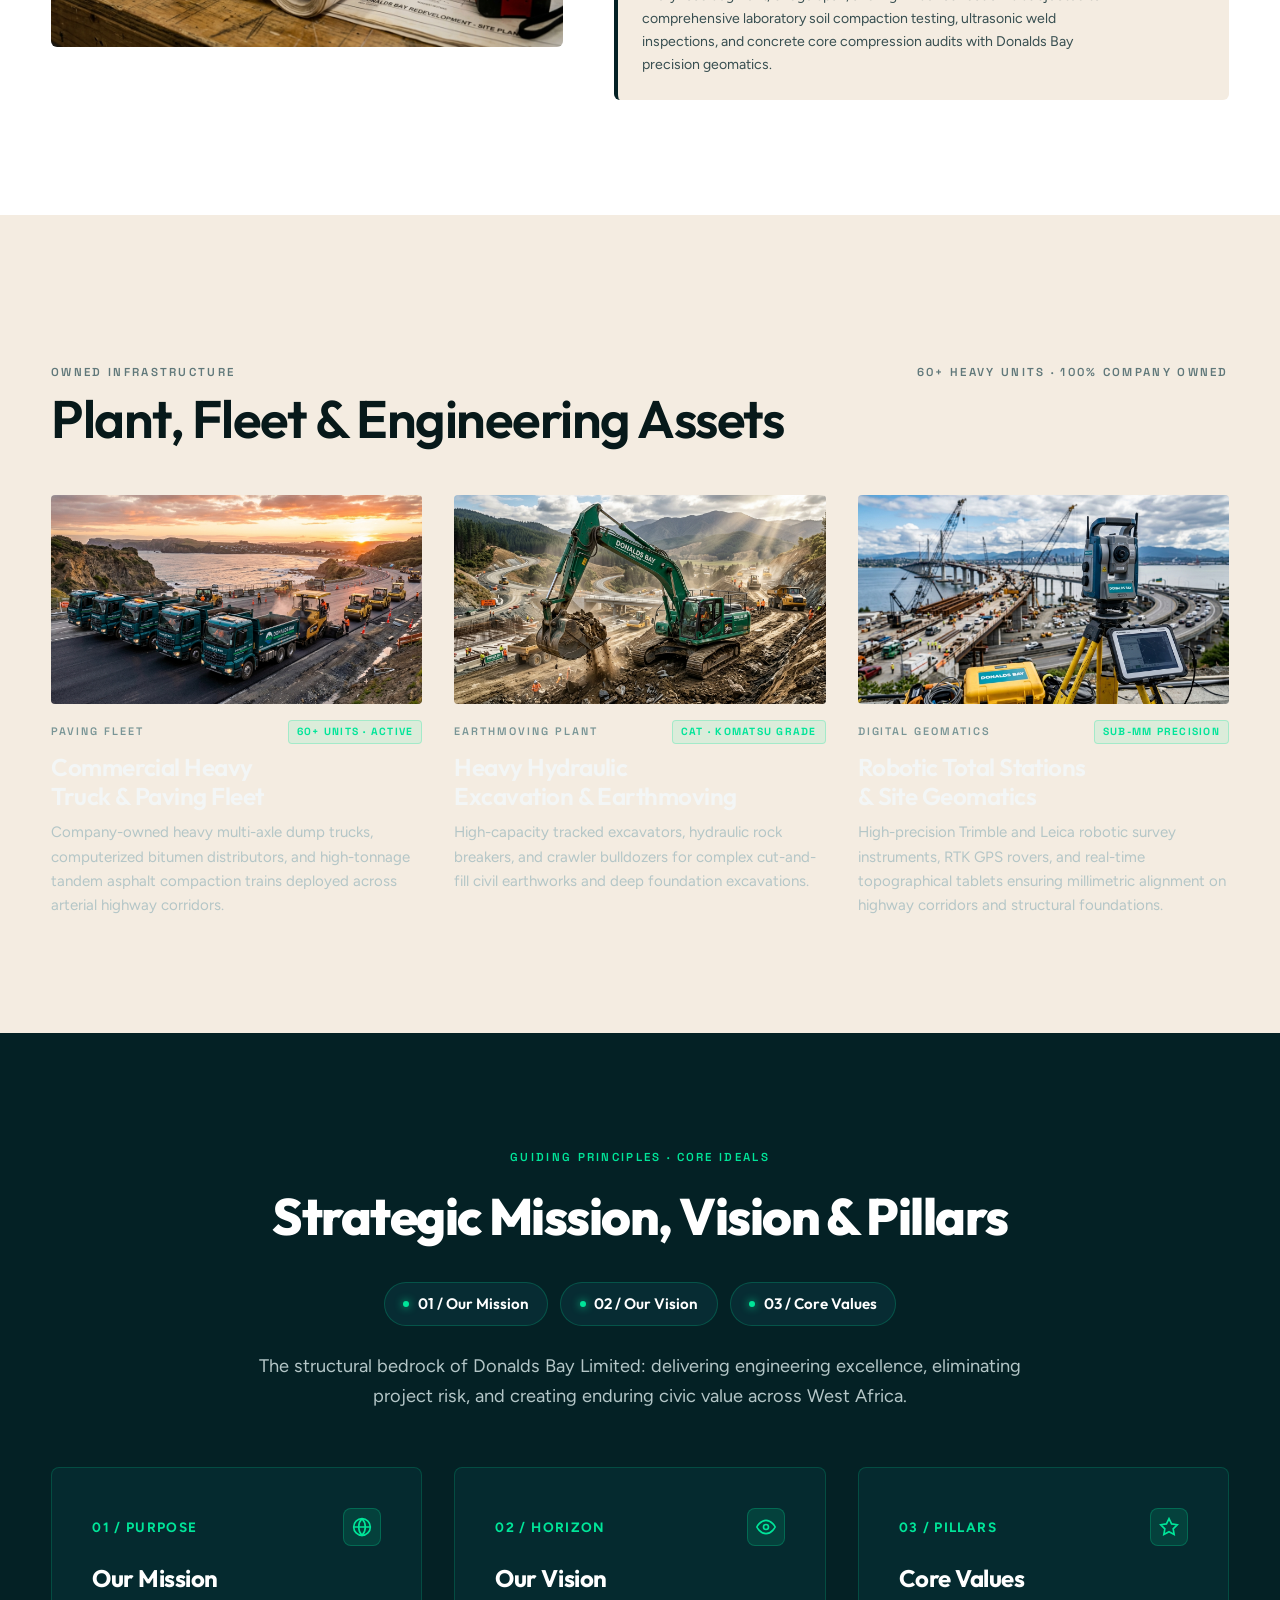
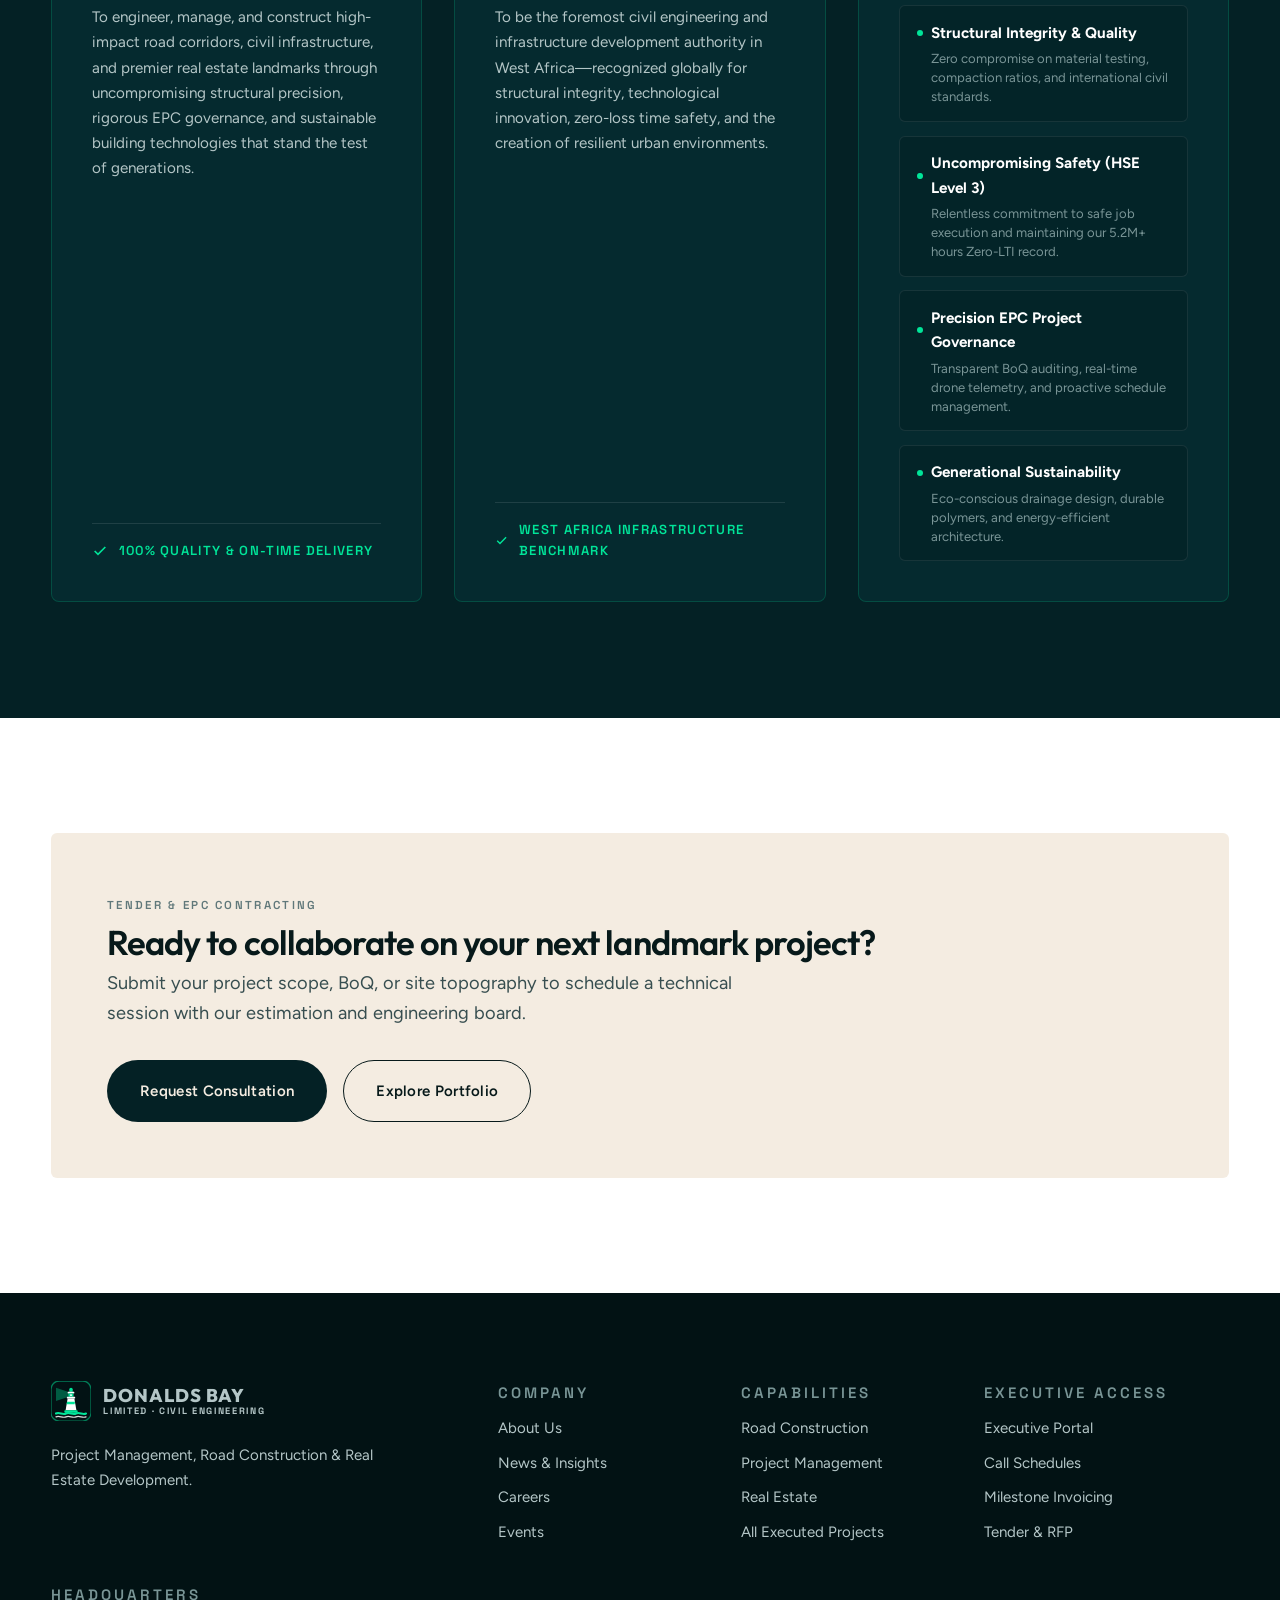
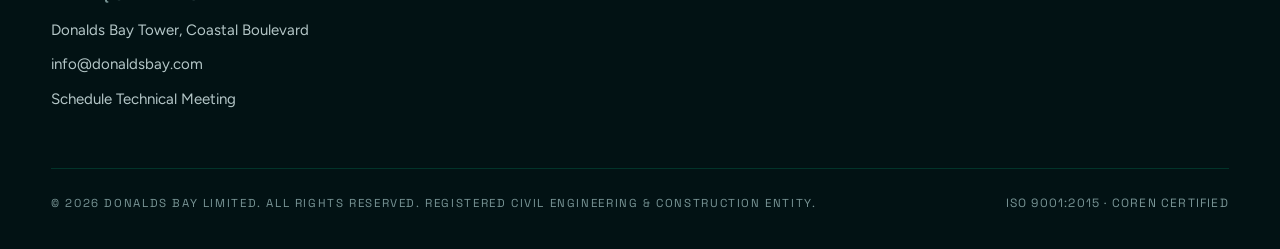
==== commit 9d7288fe: "feat: replace raw pipe text with interactive glassmorphic discipline showcase ribbon and philosophy " ====
--- a/about.html
+++ b/about.html
@@ -193,14 +193,17 @@
 <!-- ============================ MISSION | VISION | CORE VALUES ============================ -->
 <section class="band band--petrol mv-section" id="mission-vision">
   <div class="shell">
-    <div class="pillars__banner-head">
-      <span class="label" style="color:var(--accent);" data-reveal>Guiding Principles</span>
-      <h2 class="pillars__title-banner" style="color:var(--white);" data-reveal>
-        <span style="color:var(--white);">Our Mission</span> <span class="divider-pipe" style="color:rgba(255,255,255,0.25);">|</span> 
-        <span style="color:var(--white);">Our Vision</span> <span class="divider-pipe" style="color:rgba(255,255,255,0.25);">|</span> 
-        <span style="color:var(--white);">Core Values</span>
+    <div class="pillars__banner-head" style="align-items:center; text-align:center;">
+      <span class="label" style="color:var(--accent);" data-reveal>Guiding Principles &middot; Core Ideals</span>
+      <h2 class="pillars__title-main" style="color:var(--white); text-align:center;" data-reveal>
+        Strategic Mission, Vision &amp; Pillars
       </h2>
-      <p data-reveal style="color:var(--on-petrol-mid); max-width:64ch; margin-top:0.4rem; font-size:var(--step-0);">
+      <div class="philosophy-pills-row" data-reveal>
+        <span class="philosophy-pill"><span class="philosophy-dot"></span> 01 / Our Mission</span>
+        <span class="philosophy-pill"><span class="philosophy-dot"></span> 02 / Our Vision</span>
+        <span class="philosophy-pill"><span class="philosophy-dot"></span> 03 / Core Values</span>
+      </div>
+      <p data-reveal style="color:var(--on-petrol-mid); max-width:64ch; margin-top:0.4rem; font-size:var(--step-0); text-align:center;">
         The structural bedrock of Donalds Bay Limited: delivering engineering excellence, eliminating project risk, and creating enduring civic value across West Africa.
       </p>
     </div>
--- a/css/main.css
+++ b/css/main.css
@@ -676,36 +676,225 @@
 .pillars__banner-head {
   display: flex;
   flex-direction: column;
-  gap: 0.85rem;
-}
-
-.pillars__title-banner {
+  gap: 1.25rem;
+}
+
+.pillars__badge-pill {
+  display: inline-flex;
+  align-items: center;
+  gap: 0.5rem;
+  font-family: var(--label);
+  font-size: 0.75rem;
+  font-weight: 700;
+  letter-spacing: 0.16em;
+  text-transform: uppercase;
+  color: var(--petrol);
+  background: rgba(4, 33, 37, 0.06);
+  border: 1px solid rgba(4, 33, 37, 0.14);
+  padding: 0.4rem 0.95rem;
+  border-radius: 999px;
+  width: fit-content;
+}
+
+.pillars__badge-dot {
+  width: 7px;
+  height: 7px;
+  border-radius: 50%;
+  background: var(--accent);
+  box-shadow: 0 0 8px var(--accent);
+}
+
+.pillars__title-main {
   font-family: var(--display);
-  font-size: clamp(1.75rem, 3.8vw, 3.2rem);
+  font-size: clamp(1.85rem, 4vw, 3.2rem);
   font-weight: 800;
-  letter-spacing: -0.035em;
+  letter-spacing: -0.03em;
   color: var(--ink);
   line-height: 1.15;
-  margin-top: 0.35rem;
-}
-
-.pillars__title-banner span {
-  display: inline-block;
+  margin: 0;
+}
+
+.pillars__lead-desc {
+  color: var(--ink-mid);
+  max-width: 68ch;
+  margin: 0;
+  font-size: var(--step-0);
+  line-height: 1.6;
+}
+
+/* ==========================================================================
+   Interactive Discipline Showcase Ribbon
+   ========================================================================== */
+.disciplines-ribbon {
+  display: grid;
+  grid-template-columns: repeat(4, 1fr);
+  gap: 1rem;
+  margin-top: 0.75rem;
+  margin-bottom: 0.5rem;
+}
+
+.discipline-card {
+  display: flex;
+  align-items: center;
+  gap: 0.95rem;
+  padding: 1.1rem 1.25rem;
+  background: linear-gradient(145deg, #052F33 0%, #02181B 100%);
+  border: 1px solid rgba(0, 229, 153, 0.22);
+  border-radius: 10px;
+  text-decoration: none;
+  color: var(--white);
+  box-shadow: 0 10px 24px rgba(2, 18, 20, 0.08);
+  transition: all 0.35s cubic-bezier(0.16, 1, 0.3, 1);
+  position: relative;
+  overflow: hidden;
+}
+
+.discipline-card::before {
+  content: '';
+  position: absolute;
+  top: 0;
+  left: 0;
+  width: 100%;
+  height: 2px;
+  background: linear-gradient(90deg, transparent, var(--accent), transparent);
+  opacity: 0;
+  transition: opacity 0.35s ease;
+}
+
+.discipline-card:hover {
+  transform: translateY(-4px);
+  border-color: rgba(0, 229, 153, 0.55);
+  box-shadow: 0 16px 36px rgba(2, 18, 20, 0.16), 0 0 24px rgba(0, 229, 153, 0.12);
+  background: linear-gradient(145deg, #073C41 0%, #032125 100%);
+}
+
+.discipline-card:hover::before {
+  opacity: 1;
+}
+
+.discipline-icon {
+  width: 42px;
+  height: 42px;
+  border-radius: 8px;
+  background: rgba(0, 229, 153, 0.12);
+  border: 1px solid rgba(0, 229, 153, 0.28);
+  display: grid;
+  place-items: center;
+  color: var(--accent);
+  flex-shrink: 0;
+  transition: all 0.3s ease;
+}
+
+.discipline-card:hover .discipline-icon {
+  background: var(--accent);
   color: var(--petrol);
-  transition: color 0.3s var(--ease);
-}
-
-.pillars__title-banner .divider-pipe {
-  color: rgba(4, 33, 37, 0.25);
-  font-weight: 300;
-  margin-inline: 0.35em;
+  transform: scale(1.06);
+  box-shadow: 0 0 16px rgba(0, 229, 153, 0.4);
+}
+
+.discipline-content {
+  display: flex;
+  flex-direction: column;
+  gap: 0.2rem;
+  flex-grow: 1;
+  min-width: 0;
+}
+
+.discipline-title {
+  font-family: var(--display);
+  font-size: 1.02rem;
+  font-weight: 700;
+  color: #FFFFFF;
+  letter-spacing: -0.01em;
+  white-space: nowrap;
+  overflow: hidden;
+  text-overflow: ellipsis;
+}
+
+.discipline-tag {
+  font-family: var(--mono);
+  font-size: 0.65rem;
+  font-weight: 600;
+  letter-spacing: 0.12em;
+  text-transform: uppercase;
+  color: var(--accent);
+  opacity: 0.9;
+  white-space: nowrap;
+  overflow: hidden;
+  text-overflow: ellipsis;
+}
+
+.discipline-arrow {
+  font-size: 1.1rem;
+  color: rgba(0, 229, 153, 0.6);
+  transition: transform 0.3s ease, color 0.3s ease;
+  flex-shrink: 0;
+}
+
+.discipline-card:hover .discipline-arrow {
+  color: var(--accent);
+  transform: translateX(4px);
+}
+
+/* Philosophy Pills Row (Mission / Vision / Values) */
+.philosophy-pills-row {
+  display: flex;
+  flex-wrap: wrap;
+  justify-content: center;
+  gap: 0.75rem;
+  margin-top: 1rem;
+}
+
+.philosophy-pill {
+  display: inline-flex;
+  align-items: center;
+  gap: 0.55rem;
+  padding: 0.55rem 1.15rem;
+  background: rgba(9, 51, 57, 0.7);
+  border: 1px solid rgba(0, 229, 153, 0.22);
+  border-radius: 999px;
+  font-family: var(--display);
+  font-size: 0.95rem;
+  font-weight: 600;
+  color: var(--white);
+  transition: all 0.3s ease;
+}
+
+.philosophy-pill:hover {
+  background: rgba(0, 229, 153, 0.15);
+  border-color: var(--accent);
+  transform: translateY(-2px);
+}
+
+.philosophy-dot {
+  width: 6px;
+  height: 6px;
+  border-radius: 50%;
+  background: var(--accent);
+  box-shadow: 0 0 8px var(--accent);
+}
+
+@media (max-width: 1080px) {
+  .disciplines-ribbon {
+    grid-template-columns: repeat(2, 1fr);
+  }
+}
+
+@media (max-width: 580px) {
+  .disciplines-ribbon {
+    grid-template-columns: 1fr;
+    gap: 0.65rem;
+  }
+  .discipline-card {
+    padding: 0.9rem 1rem;
+  }
 }
 
 .pillars__grid {
   display: grid;
   grid-template-columns: repeat(auto-fit, minmax(min(100%, 290px), 1fr));
   gap: clamp(1.5rem, 2.5vw, 2.25rem);
-  margin-top: 3.5rem;
+  margin-top: 2.75rem;
 }
 
 .itb-card {
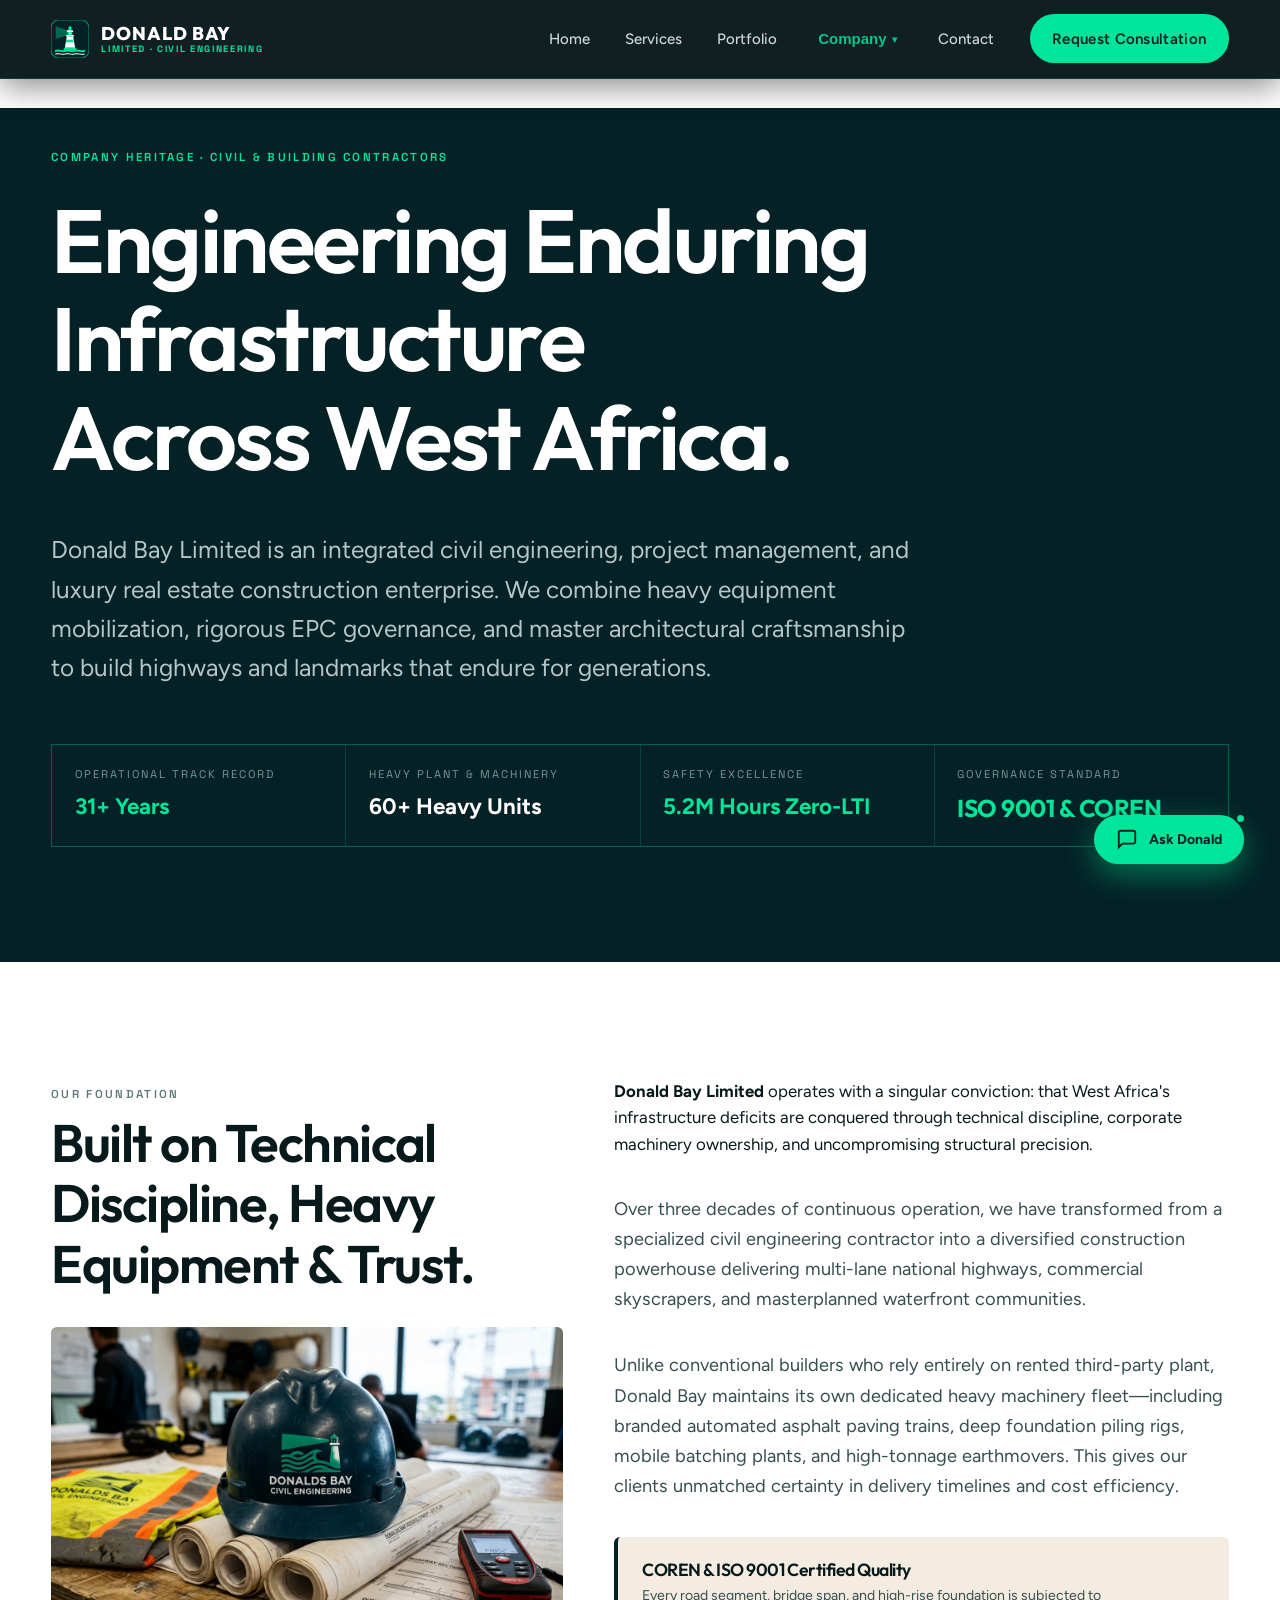
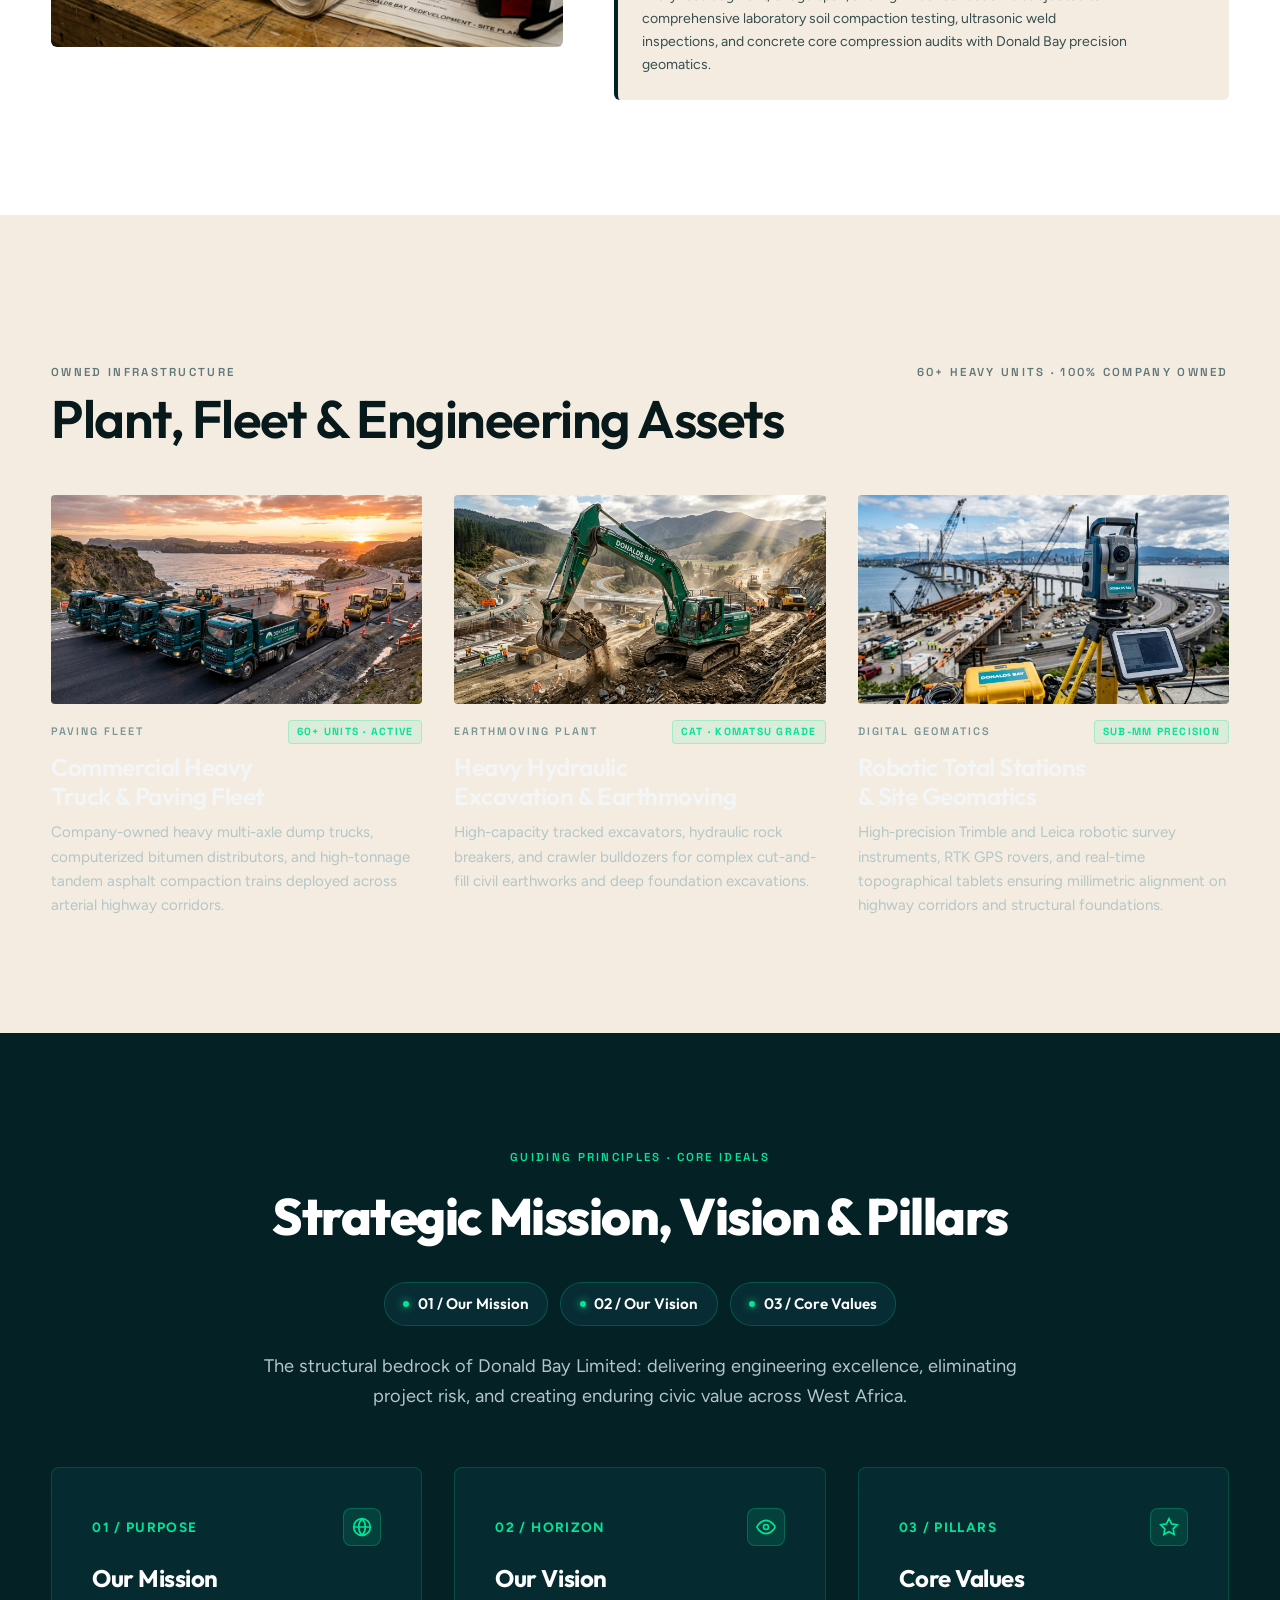
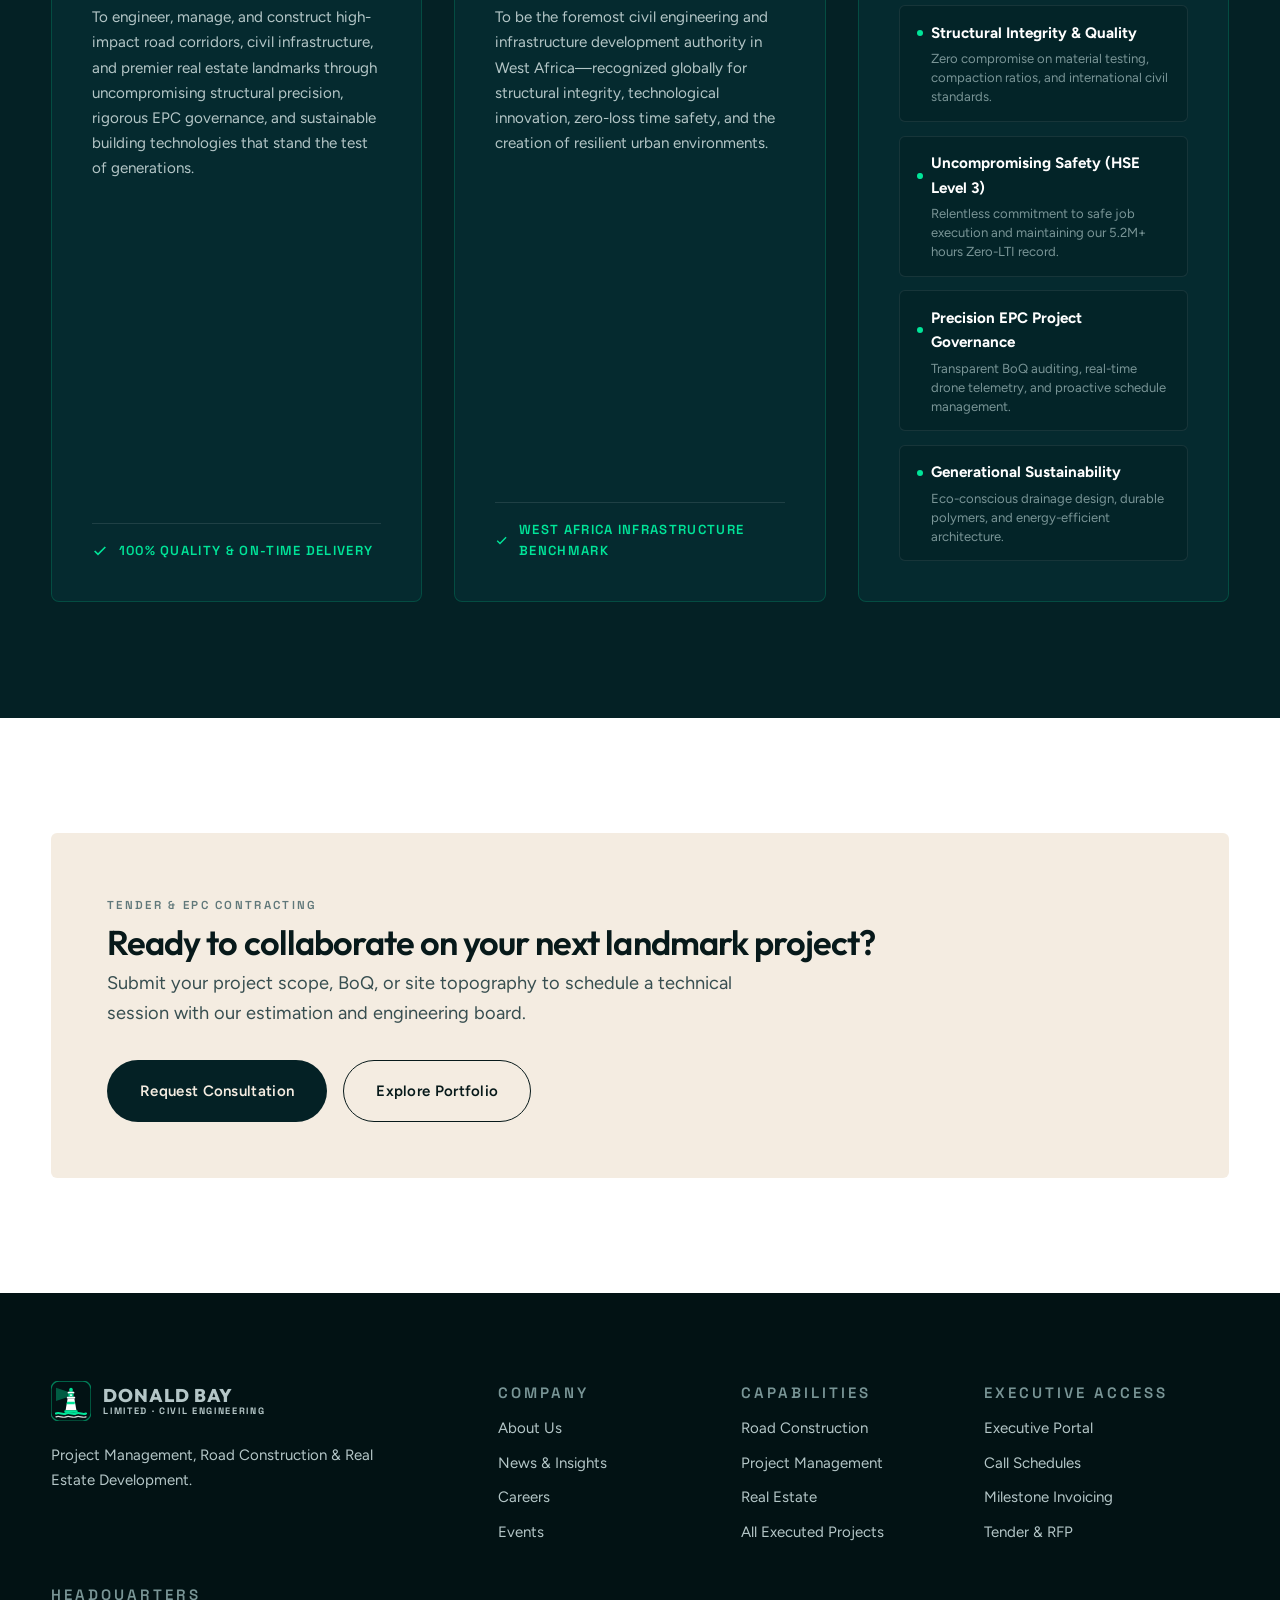
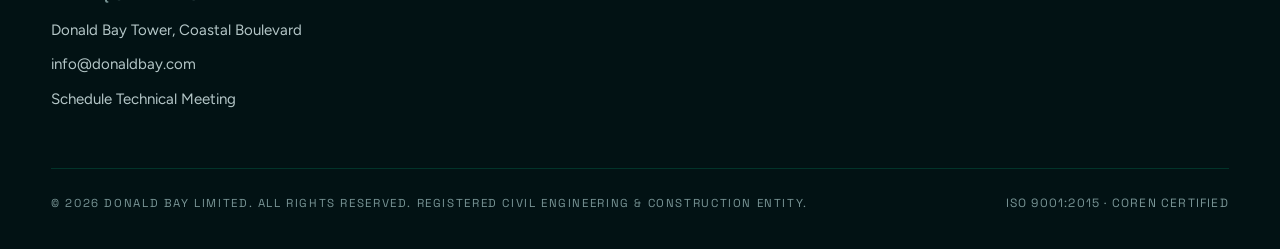
==== commit 75927cab: "brand: update company name across entire website, logo, and documents to DONALD BAY" ====
--- a/about.html
+++ b/about.html
@@ -3,8 +3,8 @@
 <head>
   <meta charset="utf-8">
   <meta name="viewport" content="width=device-width, initial-scale=1">
-  <title>About Us | Donalds Bay Limited — Civil Engineering &amp; Construction Leader</title>
-  <meta name="description" content="Discover Donalds Bay Limited's heritage, executive leadership, heavy plant machinery fleet, ISO 9001 certifications, and engineering excellence across West Africa.">
+  <title>About Us | Donald Bay Limited — Civil Engineering &amp; Construction Leader</title>
+  <meta name="description" content="Discover Donald Bay Limited's heritage, executive leadership, heavy plant machinery fleet, ISO 9001 certifications, and engineering excellence across West Africa.">
   <meta name="theme-color" content="#042125">
   
   <link rel="preconnect" href="https://fonts.googleapis.com">
@@ -17,7 +17,7 @@
 <!-- ============================ NAVIGATION ============================ -->
 <header class="nav is-stuck" id="nav">
   <div class="shell nav__inner">
-    <a href="index.html" class="nav__mark" aria-label="Donalds Bay Limited Homepage">
+    <a href="index.html" class="nav__mark" aria-label="Donald Bay Limited Homepage">
       <span class="nav-brand-logo">
         <svg class="nav-brand-emblem" viewBox="0 0 48 48" width="40" height="40" fill="none">
           <rect width="48" height="48" rx="10" fill="#042125" stroke="#00E599" stroke-width="1.5" stroke-opacity="0.5"/>
@@ -34,7 +34,7 @@
           <path d="M6 43C10 41 14 45 18 43C22 41 26 45 30 43C34 41 38 45 42 43" stroke="#FFFFFF" stroke-width="1.5" stroke-linecap="round" fill="none" opacity="0.85"/>
         </svg>
         <span class="nav-brand-content">
-          <span class="nav-brand-title">DONALDS BAY</span>
+          <span class="nav-brand-title">DONALD BAY</span>
           <span class="nav-brand-sub">LIMITED &middot; CIVIL ENGINEERING</span>
         </span>
       </span>
@@ -75,7 +75,7 @@
         Engineering Enduring Infrastructure Across West Africa.
       </h1>
       <p style="color:var(--on-petrol-mid); font-size:var(--step-1); max-width:58ch; margin-top:1.25rem;" data-reveal>
-        Donalds Bay Limited is an integrated civil engineering, project management, and luxury real estate construction enterprise. We combine heavy equipment mobilization, rigorous EPC governance, and master architectural craftsmanship to build highways and landmarks that endure for generations.
+        Donald Bay Limited is an integrated civil engineering, project management, and luxury real estate construction enterprise. We combine heavy equipment mobilization, rigorous EPC governance, and master architectural craftsmanship to build highways and landmarks that endure for generations.
       </p>
     </div>
 
@@ -111,24 +111,24 @@
           Built on Technical Discipline, Heavy Equipment &amp; Trust.
         </h2>
         <div style="margin-top:2rem;">
-          <img src="media/branded-helmet.jpg" alt="Donalds Bay branded engineering safety gear, helmet, and blueprints" style="width:100%; border-radius:6px; aspect-ratio:16/10; object-fit:cover;">
+          <img src="media/branded-helmet.jpg" alt="Donald Bay branded engineering safety gear, helmet, and blueprints" style="width:100%; border-radius:6px; aspect-ratio:16/10; object-fit:cover;">
         </div>
       </div>
       <div class="studio__body" data-reveal style="display:flex; flex-direction:column; gap:1.25rem;">
         <p style="font-size:1.05rem; color:var(--ink); line-height:1.6;">
-          <strong>Donalds Bay Limited</strong> operates with a singular conviction: that West Africa's infrastructure deficits are conquered through technical discipline, corporate machinery ownership, and uncompromising structural precision.
+          <strong>Donald Bay Limited</strong> operates with a singular conviction: that West Africa's infrastructure deficits are conquered through technical discipline, corporate machinery ownership, and uncompromising structural precision.
         </p>
         <p style="color:var(--ink-mid); line-height:1.65;">
           Over three decades of continuous operation, we have transformed from a specialized civil engineering contractor into a diversified construction powerhouse delivering multi-lane national highways, commercial skyscrapers, and masterplanned waterfront communities.
         </p>
         <p style="color:var(--ink-mid); line-height:1.65;">
-          Unlike conventional builders who rely entirely on rented third-party plant, Donalds Bay maintains its own dedicated heavy machinery fleet—including branded automated asphalt paving trains, deep foundation piling rigs, mobile batching plants, and high-tonnage earthmovers. This gives our clients unmatched certainty in delivery timelines and cost efficiency.
+          Unlike conventional builders who rely entirely on rented third-party plant, Donald Bay maintains its own dedicated heavy machinery fleet—including branded automated asphalt paving trains, deep foundation piling rigs, mobile batching plants, and high-tonnage earthmovers. This gives our clients unmatched certainty in delivery timelines and cost efficiency.
         </p>
 
         <div style="background:var(--sand); padding:1.5rem; border-radius:6px; border-left:4px solid var(--petrol); margin-top:1rem;">
           <h4 style="font-size:1.1rem; color:var(--ink); margin:0 0 0.35rem;">COREN &amp; ISO 9001 Certified Quality</h4>
           <p style="font-size:0.88rem; color:var(--ink-mid); margin:0;">
-            Every road segment, bridge span, and high-rise foundation is subjected to comprehensive laboratory soil compaction testing, ultrasonic weld inspections, and concrete core compression audits with Donalds Bay precision geomatics.
+            Every road segment, bridge span, and high-rise foundation is subjected to comprehensive laboratory soil compaction testing, ultrasonic weld inspections, and concrete core compression audits with Donald Bay precision geomatics.
           </p>
         </div>
       </div>
@@ -151,7 +151,7 @@
       <!-- Plant 1 -->
       <div class="card" data-reveal>
         <div class="card__media" style="background:var(--petrol);">
-          <img src="media/branded-trucks.jpg" alt="Donalds Bay branded commercial asphalt haulage truck fleet" style="object-position:center;">
+          <img src="media/branded-trucks.jpg" alt="Donald Bay branded commercial asphalt haulage truck fleet" style="object-position:center;">
         </div>
         <div class="card__badges">
           <span class="card__tag">Paving Fleet</span>
@@ -164,7 +164,7 @@
       <!-- Plant 2 -->
       <div class="card" data-reveal>
         <div class="card__media" style="background:var(--petrol);">
-          <img src="media/branded-excavator.jpg" alt="Donalds Bay branded heavy hydraulic excavator on site" style="object-position:center;">
+          <img src="media/branded-excavator.jpg" alt="Donald Bay branded heavy hydraulic excavator on site" style="object-position:center;">
         </div>
         <div class="card__badges">
           <span class="card__tag">Earthmoving Plant</span>
@@ -177,7 +177,7 @@
       <!-- Plant 3 -->
       <div class="card" data-reveal>
         <div class="card__media" style="background:var(--petrol);">
-          <img src="media/branded-survey.jpg" alt="Donalds Bay branded digital geomatics and robotic total station" style="object-position:center;">
+          <img src="media/branded-survey.jpg" alt="Donald Bay branded digital geomatics and robotic total station" style="object-position:center;">
         </div>
         <div class="card__badges">
           <span class="card__tag">Digital Geomatics</span>
@@ -204,7 +204,7 @@
         <span class="philosophy-pill"><span class="philosophy-dot"></span> 03 / Core Values</span>
       </div>
       <p data-reveal style="color:var(--on-petrol-mid); max-width:64ch; margin-top:0.4rem; font-size:var(--step-0); text-align:center;">
-        The structural bedrock of Donalds Bay Limited: delivering engineering excellence, eliminating project risk, and creating enduring civic value across West Africa.
+        The structural bedrock of Donald Bay Limited: delivering engineering excellence, eliminating project risk, and creating enduring civic value across West Africa.
       </p>
     </div>
 
@@ -317,7 +317,7 @@
             <path d="M6 43C10 41 14 45 18 43C22 41 26 45 30 43C34 41 38 45 42 43" stroke="#FFFFFF" stroke-width="1.5" stroke-linecap="round" fill="none" opacity="0.85"/>
           </svg>
           <span class="nav-brand-content">
-            <span class="nav-brand-title" style="font-size:1.15rem;">DONALDS BAY</span>
+            <span class="nav-brand-title" style="font-size:1.15rem;">DONALD BAY</span>
             <span class="nav-brand-sub" style="font-size:0.58rem;">LIMITED &middot; CIVIL ENGINEERING</span>
           </span>
         </a>
@@ -346,14 +346,14 @@
       </div>
       <div class="foot__col">
         <span class="label" style="color:var(--on-petrol-soft)">Headquarters</span>
-        <span>Donalds Bay Tower, Coastal Boulevard</span>
-        <a href="mailto:info@donaldsbay.com">info@donaldsbay.com</a>
+        <span>Donald Bay Tower, Coastal Boulevard</span>
+        <a href="mailto:info@donaldbay.com">info@donaldbay.com</a>
         <a href="index.html#book">Schedule Technical Meeting</a>
       </div>
     </div>
     
     <div class="foot__base">
-      <span>&copy; 2026 Donalds Bay Limited. All rights reserved. Registered Civil Engineering &amp; Construction Entity.</span>
+      <span>&copy; 2026 Donald Bay Limited. All rights reserved. Registered Civil Engineering &amp; Construction Entity.</span>
       <span style="font-size:0.75rem; color:var(--on-petrol-soft); text-transform:uppercase; letter-spacing:0.1em;">ISO 9001:2015 &middot; COREN Certified</span>
     </div>
   </div>
--- a/css/main.css
+++ b/css/main.css
@@ -1,5 +1,5 @@
 /* ==========================================================================
-   Donalds Bay Limited — Design System
+   Donald Bay Limited — Design System
    Inspired by Cidar Studios architectural minimalism.
    Grounds: Deep Petrol (#042125) carries the landmark work; Sand (#F4ECE1)
    carries the strategic copy; White (#FFFFFF) carries the service pillars.
